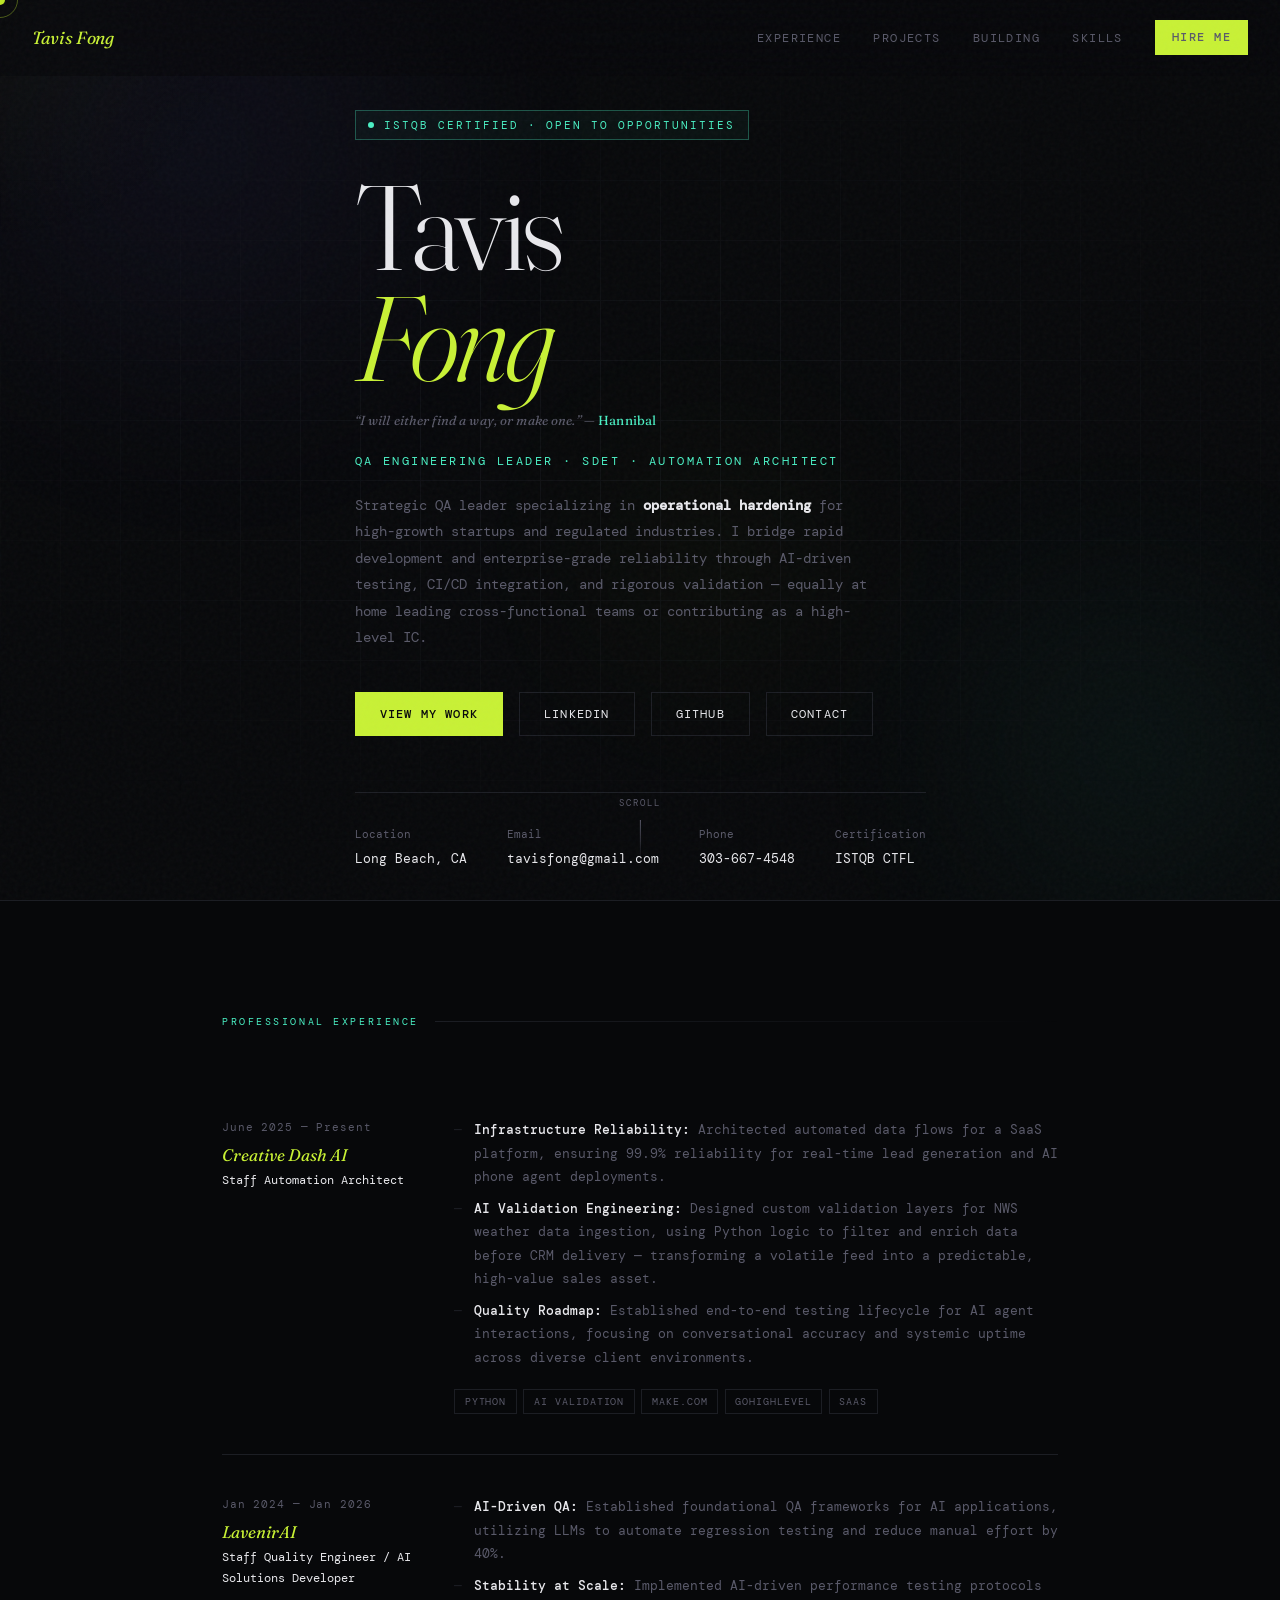
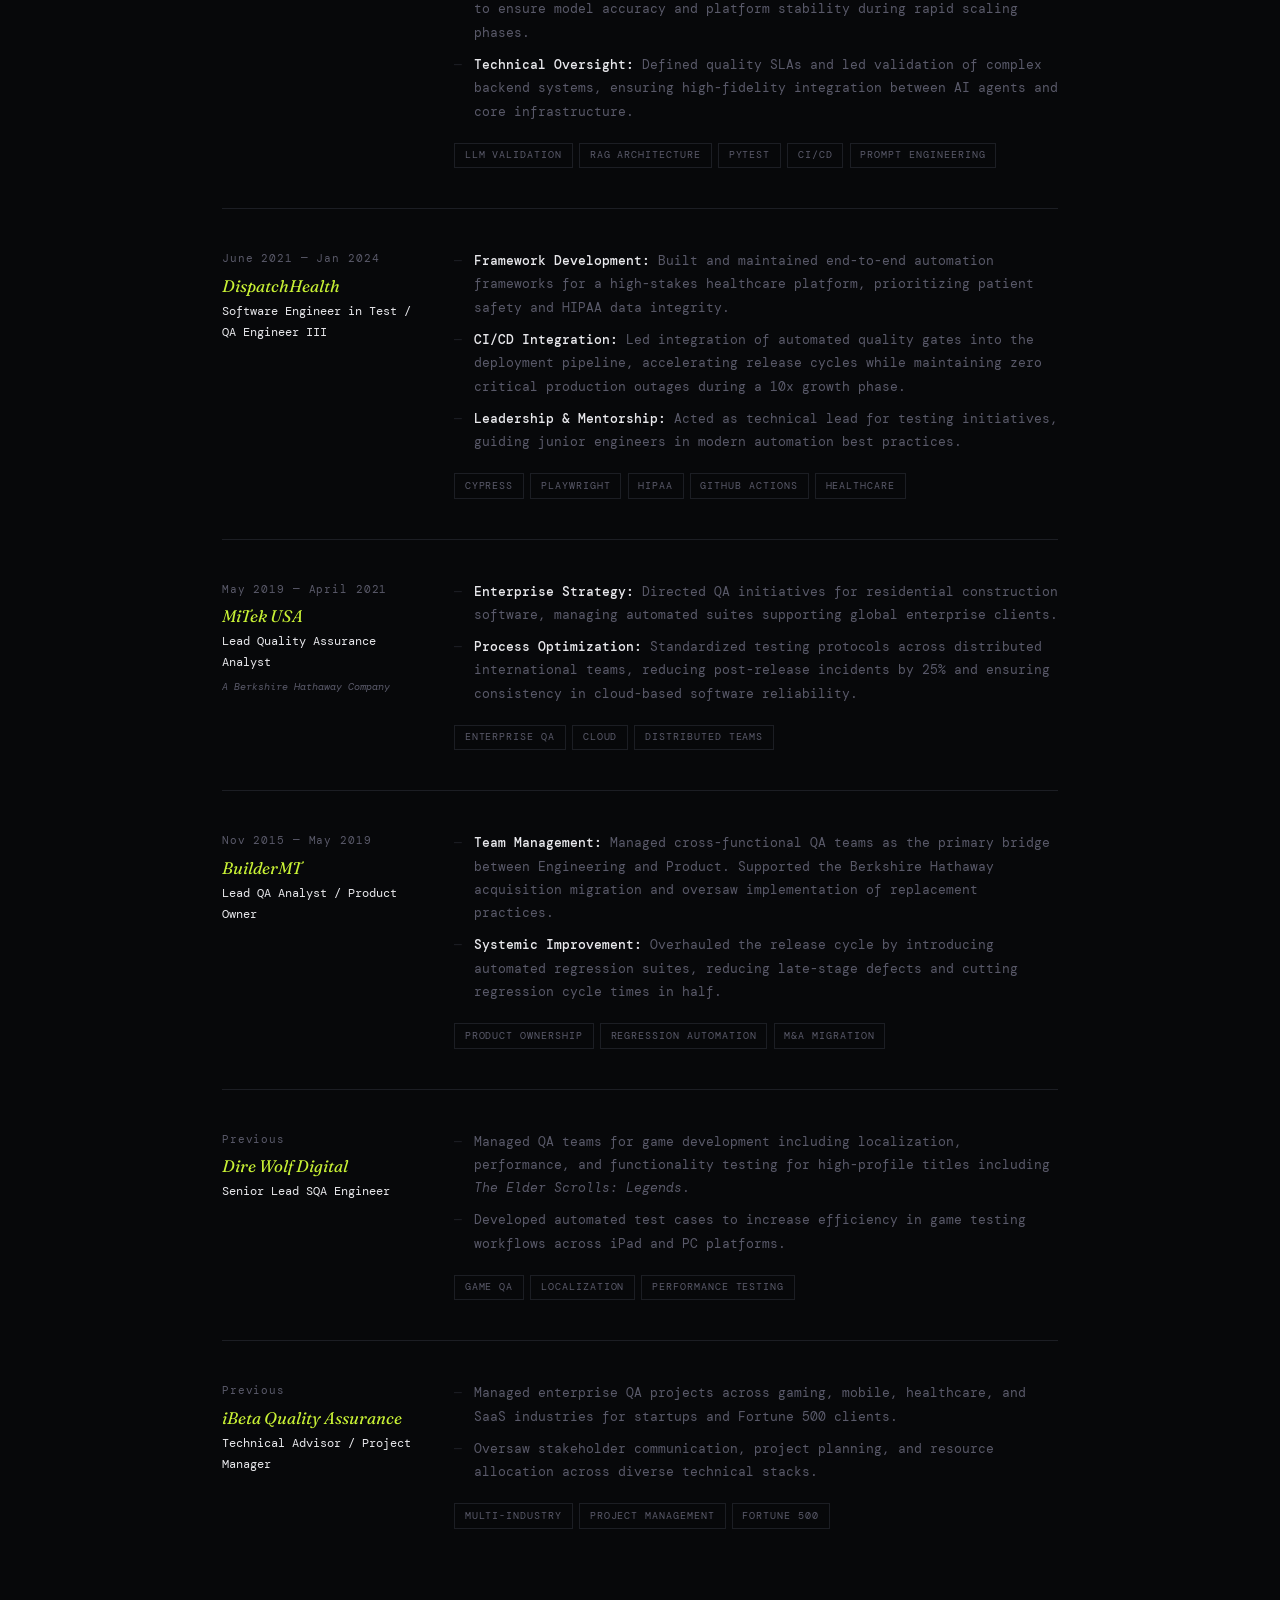
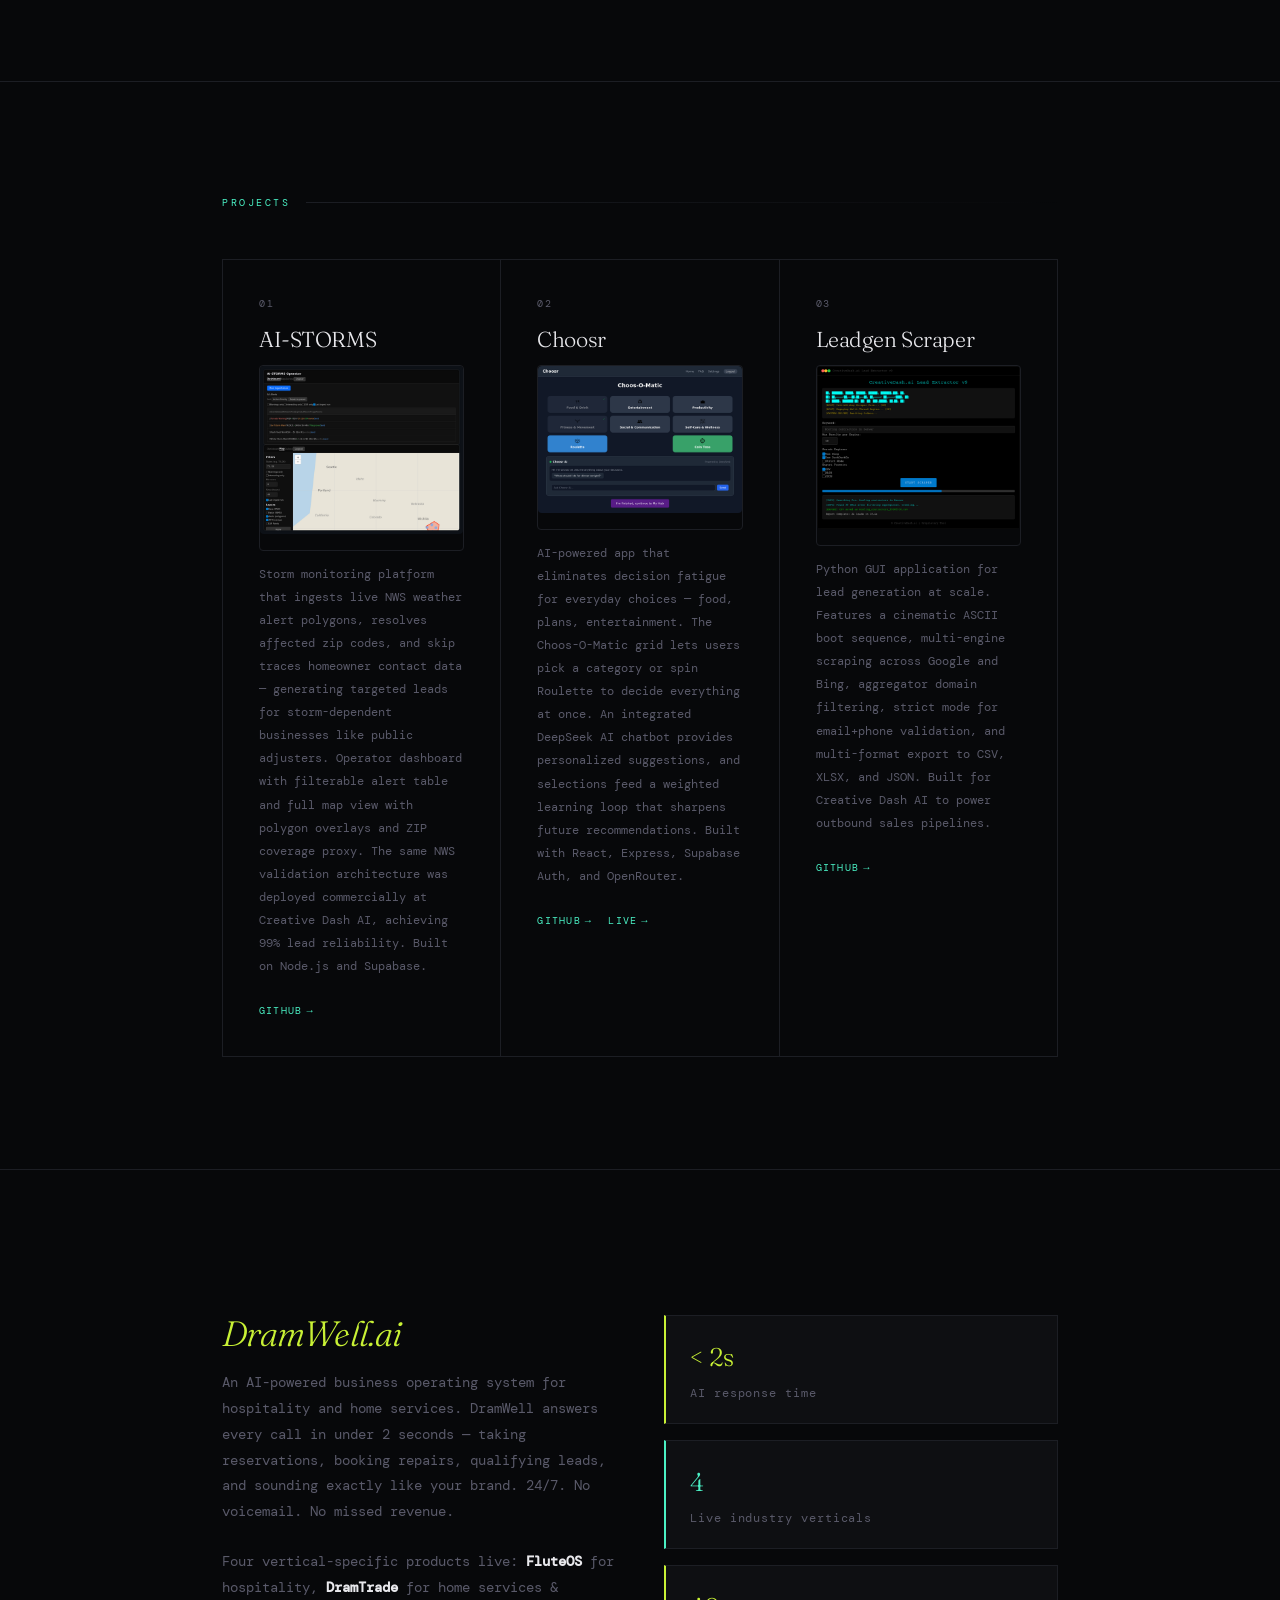
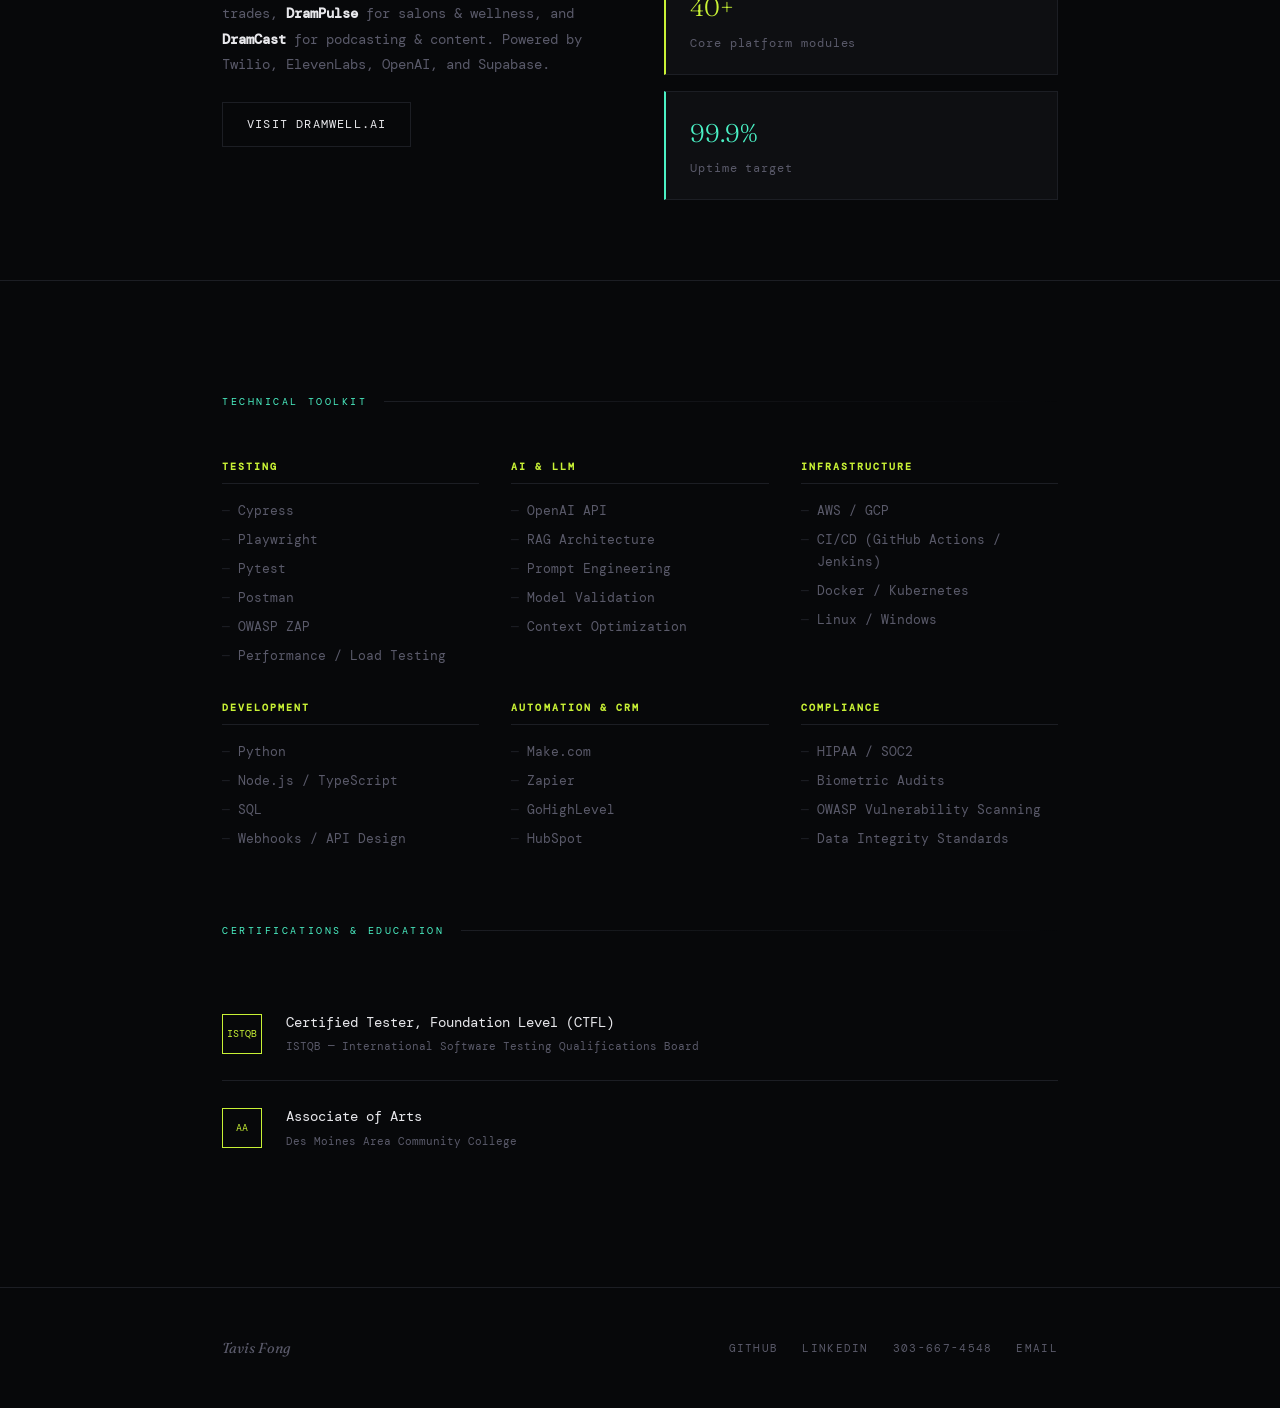
==== index.html @ 6fc3f4e6 "dramwell" ====
<!DOCTYPE html>
<html lang="en">
<head>
  <meta charset="UTF-8" />
  <meta name="viewport" content="width=device-width, initial-scale=1.0"/>
  <title>Tavis Fong - QA Engineering Leader</title>
  <link href="https://fonts.googleapis.com/css2?family=DM+Mono:ital,wght@0,300;0,400;0,500;1,300&family=Fraunces:ital,opsz,wght@0,9..144,300;0,9..144,600;1,9..144,300&display=swap" rel="stylesheet"/>
  <style>
    *, *::before, *::after { box-sizing: border-box; margin: 0; padding: 0; }

    :root {
      --bg: #07080a;
      --surface: #0e0f12;
      --border: #1c1e24;
      --accent: #c8f135;
      --accent2: #4af0c4;
      --accent3: #7b6cff;
      --text: #e8e8ec;
      --muted: #5a5a6a;
      --mono: 'DM Mono', monospace;
      --serif: 'Fraunces', Georgia, serif;
    }

    html { scroll-behavior: smooth; }

    body {
      background: var(--bg);
      color: var(--text);
      font-family: var(--mono);
      font-size: 14px;
      line-height: 1.7;
      overflow-x: hidden;
    }

    /* =====================
       MESH BACKGROUND
    ===================== */
    .mesh-bg {
      position: fixed;
      inset: 0;
      z-index: 0;
      pointer-events: none;
      overflow: hidden;
    }
    .orb {
      position: absolute;
      border-radius: 50%;
      filter: blur(100px);
    }
    .orb-1 {
      width: 700px; height: 700px;
      background: radial-gradient(circle, var(--accent3), transparent 70%);
      top: -200px; left: -150px;
      opacity: 0.07;
      animation: float1 20s ease-in-out infinite alternate;
    }
    .orb-2 {
      width: 500px; height: 500px;
      background: radial-gradient(circle, var(--accent2), transparent 70%);
      bottom: -100px; right: -100px;
      opacity: 0.07;
      animation: float2 25s ease-in-out infinite alternate;
    }
    .orb-3 {
      width: 400px; height: 400px;
      background: radial-gradient(circle, var(--accent), transparent 70%);
      top: 40%; left: 40%;
      opacity: 0.04;
      animation: float3 30s ease-in-out infinite alternate;
    }
    @keyframes float1 {
      from { transform: translate(0,0) scale(1); }
      to { transform: translate(180px,280px) scale(1.25); }
    }
    @keyframes float2 {
      from { transform: translate(0,0) scale(1.1); }
      to { transform: translate(-220px,-180px) scale(0.85); }
    }
    @keyframes float3 {
      from { transform: translate(0,0) scale(1); }
      to { transform: translate(120px,-160px) scale(1.15); }
    }

    /* Grain */
    .grain {
      position: fixed;
      inset: 0;
      z-index: 9998;
      pointer-events: none;
      background-image: url("data:image/svg+xml,%3Csvg viewBox='0 0 256 256' xmlns='http://www.w3.org/2000/svg'%3E%3Cfilter id='n'%3E%3CfeTurbulence type='fractalNoise' baseFrequency='0.9' numOctaves='4' stitchTiles='stitch'/%3E%3C/filter%3E%3Crect width='100%25' height='100%25' filter='url(%23n)' opacity='0.035'/%3E%3C/svg%3E");
    }

    /* =====================
       CURSOR - isolated
    ===================== */
    .cur {
      position: fixed;
      border-radius: 50%;
      pointer-events: none;
      z-index: 99999;
      transform: translate(-50%,-50%);
      display: none;
    }
    .cur-dot {
      width: 10px; height: 10px;
      background: var(--accent);
      mix-blend-mode: difference;
      transition: width 0.2s, height 0.2s;
    }
    .cur-ring {
      width: 36px; height: 36px;
      border: 1px solid rgba(200,241,53,0.35);
      z-index: 99997;
    }
    .cur-glow {
      width: 500px; height: 500px;
      background: radial-gradient(circle, rgba(200,241,53,0.03) 0%, transparent 70%);
      z-index: 1;
    }

    /* =====================
       LAYOUT
    ===================== */
    .container {
      max-width: 900px;
      margin: 0 auto;
      padding: 0 2rem;
      position: relative;
      z-index: 2;
    }

    /* =====================
       NAV
    ===================== */
    nav {
      position: fixed;
      top: 0; left: 0; right: 0;
      z-index: 1000;
      padding: 1.25rem 2rem;
      display: flex;
      justify-content: space-between;
      align-items: center;
      background: rgba(7,8,10,0.6);
      backdrop-filter: blur(20px);
      border-bottom: 1px solid transparent;
      transition: background 0.4s, border-color 0.4s;
    }
    nav.scrolled { background: rgba(7,8,10,0.95); border-bottom-color: var(--border); }
    .nav-logo {
      font-family: var(--serif);
      font-size: 1.1rem;
      font-style: italic;
      color: var(--accent);
      letter-spacing: -0.02em;
    }
    .nav-links { display: flex; gap: 2rem; list-style: none; align-items: center; }
    .nav-links a {
      color: var(--muted);
      text-decoration: none;
      font-size: 0.75rem;
      letter-spacing: 0.12em;
      text-transform: uppercase;
      transition: color 0.2s;
      position: relative;
    }
    .nav-links a::after {
      content: '';
      position: absolute;
      bottom: -3px; left: 0;
      width: 100%; height: 1px;
      background: var(--accent);
      transform: scaleX(0);
      transform-origin: left;
      transition: transform 0.3s;
    }
    .nav-links a:hover { color: var(--text); }
    .nav-links a:hover::after { transform: scaleX(1); }
    .nav-links a.active { color: var(--text); }
    .nav-links a.active::after { transform: scaleX(1); }

    .btn {
      display: inline-block;
      padding: 0.7rem 1.5rem;
      font-family: var(--mono);
      font-size: 0.75rem;
      letter-spacing: 0.1em;
      text-transform: uppercase;
      text-decoration: none;
      border: 1px solid var(--border);
      color: var(--text);
      transition: border-color 0.25s, color 0.25s, background 0.25s;
      background: transparent;
    }
    .btn:hover { border-color: var(--accent); color: var(--accent); background: rgba(200,241,53,0.04); }
    .btn-primary { background: var(--accent); color: var(--bg); border-color: var(--accent); font-weight: 500; }
    .btn-primary:hover { background: transparent; color: var(--accent); }

    /* =====================
       HERO
    ===================== */
    .hero {
      min-height: 100vh;
      display: flex;
      align-items: center;
      padding-top: 5rem;
      position: relative;
      overflow: hidden;
    }
    .hero-grid {
      position: absolute;
      inset: 0;
      background-image:
        linear-gradient(var(--border) 1px, transparent 1px),
        linear-gradient(90deg, var(--border) 1px, transparent 1px);
      background-size: 60px 60px;
      opacity: 0.4;
      mask-image: radial-gradient(ellipse 80% 60% at 50% 50%, black 20%, transparent 80%);
    }
    .hero-content { position: relative; z-index: 2; }

    .hero-tag {
      display: inline-flex;
      align-items: center;
      gap: 0.6rem;
      font-size: 0.7rem;
      letter-spacing: 0.18em;
      text-transform: uppercase;
      color: var(--accent2);
      border: 1px solid rgba(74,240,196,0.3);
      padding: 0.3rem 0.8rem;
      margin-bottom: 2rem;
      background: rgba(74,240,196,0.04);
    }
    .live-dot {
      width: 6px; height: 6px;
      border-radius: 50%;
      background: var(--accent2);
      flex-shrink: 0;
      animation: livePulse 2s infinite;
    }
    @keyframes livePulse {
      0%, 100% { opacity: 1; box-shadow: 0 0 0 0 rgba(74,240,196,0.4); }
      50% { opacity: 0.5; box-shadow: 0 0 0 5px rgba(74,240,196,0); }
    }

    .hero h1 {
      font-family: var(--serif);
      font-size: clamp(3.5rem, 10vw, 7.5rem);
      font-weight: 300;
      line-height: 0.92;
      letter-spacing: -0.03em;
      margin-bottom: 1rem;
    }
    .hero h1 em { font-style: italic; color: var(--accent); }

    .hero-quote {
      font-family: var(--serif);
      font-style: italic;
      font-size: 0.82rem;
      color: var(--muted);
      margin-bottom: 1.25rem;
      letter-spacing: 0.01em;
    }
    .hero-quote em { color: var(--accent2); font-style: normal; }

    .hero-role {
      font-size: 0.78rem;
      letter-spacing: 0.2em;
      text-transform: uppercase;
      color: var(--accent2);
      margin-bottom: 1.25rem;
    }
    .hero-sub {
      font-size: 0.85rem;
      color: var(--muted);
      max-width: 520px;
      margin-bottom: 2.5rem;
      line-height: 1.95;
    }
    .hero-sub strong { color: var(--text); }
    .hero-actions { display: flex; gap: 1rem; flex-wrap: wrap; }
    .hero-meta {
      display: flex;
      gap: 2.5rem;
      flex-wrap: wrap;
      margin-top: 3.5rem;
      padding-top: 2rem;
      border-top: 1px solid var(--border);
    }
    .hero-meta-item { font-size: 0.7rem; color: var(--muted); }
    .hero-meta-item span { display: block; color: var(--text); font-size: 0.8rem; margin-top: 0.25rem; }

    .scroll-hint {
      position: absolute;
      bottom: 2.5rem; left: 50%;
      transform: translateX(-50%);
      display: flex;
      flex-direction: column;
      align-items: center;
      gap: 0.5rem;
      z-index: 2;
    }
    .scroll-hint span { font-size: 0.58rem; letter-spacing: 0.22em; text-transform: uppercase; color: var(--muted); }
    .scroll-line {
      width: 1px; height: 40px;
      background: linear-gradient(to bottom, var(--muted), transparent);
      animation: scrollAnim 2s ease-in-out infinite;
    }
    @keyframes scrollAnim {
      0% { transform: scaleY(0); transform-origin: top; }
      49% { transform: scaleY(1); transform-origin: top; }
      50% { transform: scaleY(1); transform-origin: bottom; }
      100% { transform: scaleY(0); transform-origin: bottom; }
    }

    /* =====================
       SECTIONS
    ===================== */
    section { padding: 7rem 0; border-top: 1px solid var(--border); position: relative; z-index: 2; }

    .section-label {
      font-size: 0.64rem;
      letter-spacing: 0.25em;
      text-transform: uppercase;
      color: var(--accent2);
      margin-bottom: 3rem;
      display: flex;
      align-items: center;
      gap: 1rem;
    }
    .section-label::after { content: ''; flex: 1; height: 1px; background: linear-gradient(to right, var(--border), transparent); }

    /* Scroll reveal - additive only, content visible without it */
    .will-reveal {
      transition: opacity 0.75s cubic-bezier(0.16,1,0.3,1), transform 0.75s cubic-bezier(0.16,1,0.3,1);
    }
    .will-reveal.from-bottom { transform: translateY(28px); opacity: 0; }
    .will-reveal.from-left { transform: translateX(-22px); opacity: 0; }
    .will-reveal.from-right { transform: translateX(22px); opacity: 0; }
    .will-reveal.revealed { transform: none !important; opacity: 1 !important; }

    .d1 { transition-delay: 0.04s; }
    .d2 { transition-delay: 0.1s; }
    .d3 { transition-delay: 0.17s; }
    .d4 { transition-delay: 0.24s; }

    /* =====================
       EXPERIENCE
    ===================== */
    .exp-item {
      display: grid;
      grid-template-columns: 200px 1fr;
      gap: 2rem;
      padding: 2.5rem 0;
      border-bottom: 1px solid var(--border);
      position: relative;
    }
    .exp-item:last-child { border-bottom: none; }
    .exp-item::before {
      content: '';
      position: absolute;
      left: -2rem; top: 0; bottom: 0;
      width: 2px;
      background: linear-gradient(to bottom, transparent, var(--accent) 50%, transparent);
      opacity: 0;
      transition: opacity 0.35s;
    }
    .exp-item:hover::before { opacity: 1; }

    .exp-date { font-size: 0.68rem; color: var(--muted); letter-spacing: 0.08em; margin-bottom: 0.5rem; }
    .exp-company { font-family: var(--serif); font-size: 1.05rem; font-style: italic; color: var(--accent); line-height: 1.2; }
    .exp-title { font-size: 0.78rem; color: var(--text); margin-top: 0.3rem; }
    .exp-note { font-size: 0.65rem; color: var(--muted); margin-top: 0.3rem; font-style: italic; }

    .exp-bullets { list-style: none; display: flex; flex-direction: column; gap: 0.55rem; }
    .exp-bullets li {
      font-size: 0.81rem; color: var(--muted);
      line-height: 1.8; padding-left: 1.25rem;
      position: relative; transition: color 0.2s;
    }
    .exp-bullets li:hover { color: var(--text); }
    .exp-bullets li::before { content: '\2014'; position: absolute; left: 0; color: var(--border); }
    .exp-bullets li strong { color: var(--text); font-weight: 500; }

    .exp-tags { display: flex; flex-wrap: wrap; gap: 0.4rem; margin-top: 1.25rem; }
    .tag {
      font-size: 0.6rem; letter-spacing: 0.1em; text-transform: uppercase;
      padding: 0.22rem 0.6rem; border: 1px solid var(--border); color: var(--muted);
      transition: border-color 0.2s, color 0.2s;
    }
    .tag:hover { border-color: var(--accent2); color: var(--accent2); }

    /* =====================
       PROJECTS
    ===================== */
    .projects-grid {
      display: grid;
      grid-template-columns: repeat(auto-fill, minmax(270px, 1fr));
      gap: 1px;
      background: var(--border);
      border: 1px solid var(--border);
    }
    .project-card {
      background: var(--bg);
      padding: 2.25rem;
      position: relative;
      overflow: hidden;
      transition: background 0.3s;
    }
    .project-card::before {
      content: '';
      position: absolute;
      top: 0; left: 0; right: 0; height: 2px;
      background: linear-gradient(90deg, var(--accent), var(--accent2));
      transform: scaleX(0);
      transform-origin: left;
      transition: transform 0.45s cubic-bezier(0.16,1,0.3,1);
    }
    .project-card:hover { background: var(--surface); }
    .project-card:hover::before { transform: scaleX(1); }

    .project-screenshot { margin: 0.75rem 0; border-radius: 4px; overflow: hidden; border: 1px solid var(--border); }
    .project-screenshot img { display: block; width: 100%; transition: transform 0.4s cubic-bezier(0.16,1,0.3,1); }
    .project-card:hover .project-screenshot img { transform: scale(1.02); }
    .project-num { font-size: 0.6rem; color: var(--muted); letter-spacing: 0.18em; margin-bottom: 1rem; }
    .project-name {
      font-family: var(--serif); font-size: 1.35rem; font-weight: 300;
      line-height: 1.15; margin-bottom: 0.75rem; letter-spacing: -0.02em;
      transition: color 0.25s;
    }
    .project-card:hover .project-name { color: var(--accent); }
    .project-desc { font-size: 0.78rem; color: var(--muted); line-height: 1.85; margin-bottom: 1.5rem; }
    .project-links { display: flex; gap: 1rem; }
    .project-link {
      font-size: 0.65rem; letter-spacing: 0.12em; text-transform: uppercase;
      color: var(--accent2); text-decoration: none; transition: color 0.2s;
      display: inline-flex; align-items: center; gap: 0.25rem;
    }
    .project-link::after { content: '\2192'; display: inline-block; transition: transform 0.2s; }
    .project-link:hover { color: var(--accent); }
    .project-link:hover::after { transform: translateX(3px); }

    /* =====================
       SKILLS
    ===================== */
    .skills-grid { display: grid; grid-template-columns: repeat(auto-fill, minmax(190px, 1fr)); gap: 2rem; }
    .skill-group h3 {
      font-size: 0.64rem; letter-spacing: 0.2em; text-transform: uppercase;
      color: var(--accent); margin-bottom: 1rem; padding-bottom: 0.5rem;
      border-bottom: 1px solid var(--border);
    }
    .skill-list { list-style: none; display: flex; flex-direction: column; gap: 0.45rem; }
    .skill-list li {
      font-size: 0.8rem; color: var(--muted); padding-left: 1rem;
      position: relative; transition: color 0.2s, transform 0.25s cubic-bezier(0.16,1,0.3,1);
      cursor: default;
    }
    .skill-list li::before { content: '\2014'; position: absolute; left: 0; color: var(--border); transition: color 0.2s; }
    .skill-list li:hover { color: var(--text); transform: translateX(5px); }
    .skill-list li:hover::before { color: var(--accent); }

    /* =====================
       CERTS
    ===================== */
    .cert-row {
      display: flex; align-items: center; gap: 1.5rem;
      padding: 1.5rem 0; border-bottom: 1px solid var(--border);
      transition: padding-left 0.3s cubic-bezier(0.16,1,0.3,1);
    }
    .cert-row:last-child { border-bottom: none; }
    .cert-row:hover { padding-left: 0.75rem; }
    .cert-badge {
      width: 40px; height: 40px; border: 1px solid var(--accent);
      display: flex; align-items: center; justify-content: center;
      font-size: 0.6rem; color: var(--accent); flex-shrink: 0;
      transition: background 0.2s;
    }
    .cert-row:hover .cert-badge { background: rgba(200,241,53,0.08); }
    .cert-name { font-size: 0.85rem; color: var(--text); }
    .cert-org { font-size: 0.7rem; color: var(--muted); margin-top: 0.2rem; }

    /* =====================
       FOOTER
    ===================== */
    footer { border-top: 1px solid var(--border); padding: 3rem 0; position: relative; z-index: 2; }
    .footer-inner { display: flex; justify-content: space-between; align-items: center; flex-wrap: wrap; gap: 1rem; }
    .footer-name { font-family: var(--serif); font-style: italic; color: var(--muted); font-size: 0.9rem; }
    .footer-links { display: flex; gap: 1.5rem; }
    .footer-links a {
      font-size: 0.68rem; letter-spacing: 0.12em; text-transform: uppercase;
      color: var(--muted); text-decoration: none; transition: color 0.2s;
    }
    .footer-links a:hover { color: var(--accent); }

    @media (max-width: 640px) {
      .exp-item { grid-template-columns: 1fr; gap: 0.75rem; }
      nav { padding: 1rem 1.25rem; }
      .nav-links { gap: 1rem; }
      .container { padding: 0 1.25rem; }
    }
  </style>
</head>
<body>

  <!-- Background -->
  <div class="mesh-bg">
    <div class="orb orb-1"></div>
    <div class="orb orb-2"></div>
    <div class="orb orb-3"></div>
  </div>
  <div class="grain"></div>

  <!-- Cursor elements -->
  <div id="cur-dot" class="cur cur-dot"></div>
  <div id="cur-ring" class="cur cur-ring"></div>
  <div id="cur-glow" class="cur cur-glow"></div>

  <!-- Nav -->
  <nav id="nav">
    <div class="nav-logo">Tavis Fong</div>
    <ul class="nav-links">
      <li><a href="#experience">Experience</a></li>
      <li><a href="#projects">Projects</a></li>
      <li><a href="#building">Building</a></li>
      <li><a href="#skills">Skills</a></li>
      <li><a href="mailto:tavisfong@gmail.com" class="btn btn-primary" style="padding:0.4rem 1rem;">Hire me</a></li>
    </ul>
  </nav>

  <!-- Hero -->
  <div class="hero">
    <div class="hero-grid"></div>
    <div class="container hero-content">
      <div class="hero-tag"><span class="live-dot"></span>ISTQB Certified &middot; Open to Opportunities</div>
      <h1>Tavis<br><em>Fong</em></h1>
      <div class="hero-quote">&ldquo;I will either find a way, or make one.&rdquo; &mdash; <em>Hannibal</em></div>
      <div class="hero-role">QA Engineering Leader &middot; SDET &middot; Automation Architect</div>
      <p class="hero-sub">Strategic QA leader specializing in <strong>operational hardening</strong> for high-growth startups and regulated industries. I bridge rapid development and enterprise-grade reliability through AI-driven testing, CI/CD integration, and rigorous validation &mdash; equally at home leading cross-functional teams or contributing as a high-level IC.</p>
      <div class="hero-actions">
        <a href="#experience" class="btn btn-primary">View my work</a>
        <a href="https://linkedin.com/in/tavisfong" target="_blank" class="btn">LinkedIn</a>
        <a href="https://github.com/Cannamander" target="_blank" class="btn">GitHub</a>
        <a href="mailto:tavisfong@gmail.com" class="btn">Contact</a>
      </div>
      <div class="hero-meta">
        <div class="hero-meta-item">Location<span>Long Beach, CA</span></div>
        <div class="hero-meta-item">Email<span>tavisfong@gmail.com</span></div>
        <div class="hero-meta-item">Phone<span>303-667-4548</span></div>
        <div class="hero-meta-item">Certification<span>ISTQB CTFL</span></div>
      </div>
    </div>
    <div class="scroll-hint">
      <span>Scroll</span>
      <div class="scroll-line"></div>
    </div>
  </div>


  <section id="experience">
    <div class="container">
      <div class="section-label">Professional Experience</div>

      <div class="exp-item">
        <div class="exp-meta">
          <div class="exp-date">June 2025 &mdash; Present</div>
          <div class="exp-company">Creative Dash AI</div>
          <div class="exp-title">Staff Automation Architect</div>
        </div>
        <div>
          <ul class="exp-bullets">
            <li><strong>Infrastructure Reliability:</strong> Architected automated data flows for a SaaS platform, ensuring 99.9% reliability for real-time lead generation and AI phone agent deployments.</li>
            <li><strong>AI Validation Engineering:</strong> Designed custom validation layers for NWS weather data ingestion, using Python logic to filter and enrich data before CRM delivery &mdash; transforming a volatile feed into a predictable, high-value sales asset.</li>
            <li><strong>Quality Roadmap:</strong> Established end-to-end testing lifecycle for AI agent interactions, focusing on conversational accuracy and systemic uptime across diverse client environments.</li>
          </ul>
          <div class="exp-tags">
            <span class="tag">Python</span><span class="tag">AI Validation</span><span class="tag">Make.com</span><span class="tag">GoHighLevel</span><span class="tag">SaaS</span>
          </div>
        </div>
      </div>

      <div class="exp-item">
        <div class="exp-meta">
          <div class="exp-date">Jan 2024 &mdash; Jan 2026</div>
          <div class="exp-company">LavenirAI</div>
          <div class="exp-title">Staff Quality Engineer / AI Solutions Developer</div>
        </div>
        <div>
          <ul class="exp-bullets">
            <li><strong>AI-Driven QA:</strong> Established foundational QA frameworks for AI applications, utilizing LLMs to automate regression testing and reduce manual effort by 40%.</li>
            <li><strong>Stability at Scale:</strong> Implemented AI-driven performance testing protocols to ensure model accuracy and platform stability during rapid scaling phases.</li>
            <li><strong>Technical Oversight:</strong> Defined quality SLAs and led validation of complex backend systems, ensuring high-fidelity integration between AI agents and core infrastructure.</li>
          </ul>
          <div class="exp-tags">
            <span class="tag">LLM Validation</span><span class="tag">RAG Architecture</span><span class="tag">Pytest</span><span class="tag">CI/CD</span><span class="tag">Prompt Engineering</span>
          </div>
        </div>
      </div>

      <div class="exp-item">
        <div class="exp-meta">
          <div class="exp-date">June 2021 &mdash; Jan 2024</div>
          <div class="exp-company">DispatchHealth</div>
          <div class="exp-title">Software Engineer in Test / QA Engineer III</div>
        </div>
        <div>
          <ul class="exp-bullets">
            <li><strong>Framework Development:</strong> Built and maintained end-to-end automation frameworks for a high-stakes healthcare platform, prioritizing patient safety and HIPAA data integrity.</li>
            <li><strong>CI/CD Integration:</strong> Led integration of automated quality gates into the deployment pipeline, accelerating release cycles while maintaining zero critical production outages during a 10x growth phase.</li>
            <li><strong>Leadership &amp; Mentorship:</strong> Acted as technical lead for testing initiatives, guiding junior engineers in modern automation best practices.</li>
          </ul>
          <div class="exp-tags">
            <span class="tag">Cypress</span><span class="tag">Playwright</span><span class="tag">HIPAA</span><span class="tag">GitHub Actions</span><span class="tag">Healthcare</span>
          </div>
        </div>
      </div>

      <div class="exp-item">
        <div class="exp-meta">
          <div class="exp-date">May 2019 &mdash; April 2021</div>
          <div class="exp-company">MiTek USA</div>
          <div class="exp-title">Lead Quality Assurance Analyst</div>
          <div class="exp-note">A Berkshire Hathaway Company</div>
        </div>
        <div>
          <ul class="exp-bullets">
            <li><strong>Enterprise Strategy:</strong> Directed QA initiatives for residential construction software, managing automated suites supporting global enterprise clients.</li>
            <li><strong>Process Optimization:</strong> Standardized testing protocols across distributed international teams, reducing post-release incidents by 25% and ensuring consistency in cloud-based software reliability.</li>
          </ul>
          <div class="exp-tags">
            <span class="tag">Enterprise QA</span><span class="tag">Cloud</span><span class="tag">Distributed Teams</span>
          </div>
        </div>
      </div>

      <div class="exp-item">
        <div class="exp-meta">
          <div class="exp-date">Nov 2015 &mdash; May 2019</div>
          <div class="exp-company">BuilderMT</div>
          <div class="exp-title">Lead QA Analyst / Product Owner</div>
        </div>
        <div>
          <ul class="exp-bullets">
            <li><strong>Team Management:</strong> Managed cross-functional QA teams as the primary bridge between Engineering and Product. Supported the Berkshire Hathaway acquisition migration and oversaw implementation of replacement practices.</li>
            <li><strong>Systemic Improvement:</strong> Overhauled the release cycle by introducing automated regression suites, reducing late-stage defects and cutting regression cycle times in half.</li>
          </ul>
          <div class="exp-tags">
            <span class="tag">Product Ownership</span><span class="tag">Regression Automation</span><span class="tag">M&amp;A Migration</span>
          </div>
        </div>
      </div>

      <div class="exp-item">
        <div class="exp-meta">
          <div class="exp-date">Previous</div>
          <div class="exp-company">Dire Wolf Digital</div>
          <div class="exp-title">Senior Lead SQA Engineer</div>
        </div>
        <div>
          <ul class="exp-bullets">
            <li>Managed QA teams for game development including localization, performance, and functionality testing for high-profile titles including <em>The Elder Scrolls: Legends</em>.</li>
            <li>Developed automated test cases to increase efficiency in game testing workflows across iPad and PC platforms.</li>
          </ul>
          <div class="exp-tags">
            <span class="tag">Game QA</span><span class="tag">Localization</span><span class="tag">Performance Testing</span>
          </div>
        </div>
      </div>

      <div class="exp-item">
        <div class="exp-meta">
          <div class="exp-date">Previous</div>
          <div class="exp-company">iBeta Quality Assurance</div>
          <div class="exp-title">Technical Advisor / Project Manager</div>
        </div>
        <div>
          <ul class="exp-bullets">
            <li>Managed enterprise QA projects across gaming, mobile, healthcare, and SaaS industries for startups and Fortune 500 clients.</li>
            <li>Oversaw stakeholder communication, project planning, and resource allocation across diverse technical stacks.</li>
          </ul>
          <div class="exp-tags">
            <span class="tag">Multi-Industry</span><span class="tag">Project Management</span><span class="tag">Fortune 500</span>
          </div>
        </div>
      </div>

    </div>
  </section>

  <!-- Projects -->
  <section id="projects">
    <div class="container">
      <div class="section-label">Projects</div>
      <div class="projects-grid">

        <div class="project-card">
          <div class="project-num">01</div>
          <div class="project-name">AI-STORMS</div>
          <div class="project-screenshot">
            <img src="[data-uri]" alt="STROMAI dashboard and map view" style="width:100%;border-radius:4px;margin-bottom:1rem;display:block;"/>
          </div>
          <p class="project-desc">Storm monitoring platform that ingests live NWS weather alert polygons, resolves affected zip codes, and skip traces homeowner contact data &mdash; generating targeted leads for storm-dependent businesses like public adjusters. Operator dashboard with filterable alert table and full map view with polygon overlays and ZIP coverage proxy. The same NWS validation architecture was deployed commercially at Creative Dash AI, achieving 99% lead reliability. Built on Node.js and Supabase.</p>
          <div class="project-links">
            <a href="https://github.com/Cannamander/STROMAI" target="_blank" class="project-link">GitHub</a>
          </div>
        </div>

        <div class="project-card">
          <div class="project-num">02</div>
          <div class="project-name">Choosr</div>
          <div class="project-screenshot">
            <img src="[data-uri]" alt="Choosr Choos-O-Matic category selection screen" style="width:100%;border-radius:4px;margin-bottom:1rem;display:block;"/>
          </div>
          <p class="project-desc">AI-powered app that eliminates decision fatigue for everyday choices &mdash; food, plans, entertainment. The Choos-O-Matic grid lets users pick a category or spin Roulette to decide everything at once. An integrated DeepSeek AI chatbot provides personalized suggestions, and selections feed a weighted learning loop that sharpens future recommendations. Built with React, Express, Supabase Auth, and OpenRouter.</p>
          <div class="project-links">
            <a href="https://github.com/Cannamander/Choosr" target="_blank" class="project-link">GitHub</a>
            <a href="https://choosr.vercel.app" target="_blank" class="project-link">Live</a>
          </div>
        </div>

        <div class="project-card">
          <div class="project-num">03</div>
          <div class="project-name">Leadgen Scraper</div>
          <div class="project-screenshot">
            <img src="[data-uri]" alt="Leadgen Scraper terminal GUI" style="width:100%;border-radius:4px;margin-bottom:1rem;display:block;"/>
          </div>
          <p class="project-desc">Python GUI application for lead generation at scale. Features a cinematic ASCII boot sequence, multi-engine scraping across Google and Bing, aggregator domain filtering, strict mode for email+phone validation, and multi-format export to CSV, XLSX, and JSON. Built for Creative Dash AI to power outbound sales pipelines.</p>
          <div class="project-links">
            <a href="https://github.com/Cannamander/leadgen-scraper" target="_blank" class="project-link">GitHub</a>
          </div>
        </div>



      </div>
    </div>
  </section>

  <!-- Skills -->
  <!-- Things I Am Currently Working On -->
  <section id="building" style="padding: 5rem 0;">
    <div class="container">
      <div class="section-label">Things I Am Currently Working On</div>
      <div style="display:grid;grid-template-columns:1fr 1fr;gap:3rem;align-items:start;" class="reveal">
        <div>
          <h2 style="font-family:var(--serif);font-size:2.2rem;font-weight:300;font-style:italic;color:var(--accent);letter-spacing:-0.02em;line-height:1.1;margin-bottom:1rem;">DramWell.ai</h2>
          <p style="font-size:0.85rem;color:var(--muted);line-height:1.9;margin-bottom:1.5rem;">An AI-powered business operating system for hospitality and home services. DramWell answers every call in under 2 seconds &mdash; taking reservations, booking repairs, qualifying leads, and sounding exactly like your brand. 24/7. No voicemail. No missed revenue.</p>
          <p style="font-size:0.85rem;color:var(--muted);line-height:1.9;margin-bottom:1.5rem;">Four vertical-specific products live: <strong style="color:var(--text);">FluteOS</strong> for hospitality, <strong style="color:var(--text);">DramTrade</strong> for home services &amp; trades, <strong style="color:var(--text);">DramPulse</strong> for salons &amp; wellness, and <strong style="color:var(--text);">DramCast</strong> for podcasting &amp; content. Powered by Twilio, ElevenLabs, OpenAI, and Supabase.</p>
          <a href="https://dramwell.ai" target="_blank" class="btn" style="display:inline-block;">Visit DramWell.ai</a>
        </div>
        <div style="display:flex;flex-direction:column;gap:1rem;">
          <div style="background:var(--surface);border:1px solid var(--border);padding:1.25rem 1.5rem;border-left:2px solid var(--accent);">
            <div style="font-size:1.6rem;font-weight:300;font-family:var(--serif);color:var(--accent);margin-bottom:0.25rem;">&lt; 2s</div>
            <div style="font-size:0.72rem;color:var(--muted);letter-spacing:0.08em;">AI response time</div>
          </div>
          <div style="background:var(--surface);border:1px solid var(--border);padding:1.25rem 1.5rem;border-left:2px solid var(--accent2);">
            <div style="font-size:1.6rem;font-weight:300;font-family:var(--serif);color:var(--accent2);margin-bottom:0.25rem;">4</div>
            <div style="font-size:0.72rem;color:var(--muted);letter-spacing:0.08em;">Live industry verticals</div>
          </div>
          <div style="background:var(--surface);border:1px solid var(--border);padding:1.25rem 1.5rem;border-left:2px solid var(--accent);">
            <div style="font-size:1.6rem;font-weight:300;font-family:var(--serif);color:var(--accent);margin-bottom:0.25rem;">40+</div>
            <div style="font-size:0.72rem;color:var(--muted);letter-spacing:0.08em;">Core platform modules</div>
          </div>
          <div style="background:var(--surface);border:1px solid var(--border);padding:1.25rem 1.5rem;border-left:2px solid var(--accent2);">
            <div style="font-size:1.6rem;font-weight:300;font-family:var(--serif);color:var(--accent2);margin-bottom:0.25rem;">99.9%</div>
            <div style="font-size:0.72rem;color:var(--muted);letter-spacing:0.08em;">Uptime target</div>
          </div>
        </div>
      </div>
    </div>
  </section>

  <section id="skills">
    <div class="container">
      <div class="section-label">Technical Toolkit</div>
      <div class="skills-grid">
        <div class="skill-group">
          <h3>Testing</h3>
          <ul class="skill-list">
            <li>Cypress</li><li>Playwright</li><li>Pytest</li>
            <li>Postman</li><li>OWASP ZAP</li><li>Performance / Load Testing</li>
          </ul>
        </div>
        <div class="skill-group">
          <h3>AI &amp; LLM</h3>
          <ul class="skill-list">
            <li>OpenAI API</li><li>RAG Architecture</li><li>Prompt Engineering</li>
            <li>Model Validation</li><li>Context Optimization</li>
          </ul>
        </div>
        <div class="skill-group">
          <h3>Infrastructure</h3>
          <ul class="skill-list">
            <li>AWS / GCP</li><li>CI/CD (GitHub Actions / Jenkins)</li>
            <li>Docker / Kubernetes</li><li>Linux / Windows</li>
          </ul>
        </div>
        <div class="skill-group">
          <h3>Development</h3>
          <ul class="skill-list">
            <li>Python</li><li>Node.js / TypeScript</li>
            <li>SQL</li><li>Webhooks / API Design</li>
          </ul>
        </div>
        <div class="skill-group">
          <h3>Automation &amp; CRM</h3>
          <ul class="skill-list">
            <li>Make.com</li><li>Zapier</li><li>GoHighLevel</li><li>HubSpot</li>
          </ul>
        </div>
        <div class="skill-group">
          <h3>Compliance</h3>
          <ul class="skill-list">
            <li>HIPAA / SOC2</li><li>Biometric Audits</li>
            <li>OWASP Vulnerability Scanning</li><li>Data Integrity Standards</li>
          </ul>
        </div>
      </div>

      <div style="margin-top:4.5rem;">
        <div class="section-label">Certifications &amp; Education</div>
        <div class="cert-row">
          <div class="cert-badge">ISTQB</div>
          <div>
            <div class="cert-name">Certified Tester, Foundation Level (CTFL)</div>
            <div class="cert-org">ISTQB &mdash; International Software Testing Qualifications Board</div>
          </div>
        </div>
        <div class="cert-row">
          <div class="cert-badge">AA</div>
          <div>
            <div class="cert-name">Associate of Arts</div>
            <div class="cert-org">Des Moines Area Community College</div>
          </div>
        </div>
      </div>
    </div>
  </section>

  <!-- Footer -->
  <footer>
    <div class="container">
      <div class="footer-inner">
        <span class="footer-name">Tavis Fong</span>
        <div class="footer-links">
          <a href="https://github.com/Cannamander" target="_blank">GitHub</a>
          <a href="https://linkedin.com/in/tavisfong" target="_blank">LinkedIn</a>
          <a href="tel:3036674548">303-667-4548</a>
          <a href="mailto:tavisfong@gmail.com">Email</a>
        </div>
      </div>
    </div>
  </footer>

  <script>
    (function() {
      try {
        // ---- CURSOR ----
        var dot = document.getElementById('cur-dot');
        var ring = document.getElementById('cur-ring');
        var glow = document.getElementById('cur-glow');
        var mx = 0, my = 0, rx = 0, ry = 0;

        dot.style.display = 'block';
        ring.style.display = 'block';
        glow.style.display = 'block';
        document.body.style.cursor = 'none';

        document.addEventListener('mousemove', function(e) {
          mx = e.clientX; my = e.clientY;
          dot.style.left = mx + 'px';
          dot.style.top = my + 'px';
          glow.style.left = mx + 'px';
          glow.style.top = my + 'px';
        });

        document.querySelectorAll('a, button').forEach(function(el) {
          el.addEventListener('mouseenter', function() {
            dot.style.width = '18px';
            dot.style.height = '18px';
            ring.style.width = '54px';
            ring.style.height = '54px';
          });
          el.addEventListener('mouseleave', function() {
            dot.style.width = '10px';
            dot.style.height = '10px';
            ring.style.width = '36px';
            ring.style.height = '36px';
          });
        });

        (function tickRing() {
          rx += (mx - rx) * 0.11;
          ry += (my - ry) * 0.11;
          ring.style.left = rx + 'px';
          ring.style.top = ry + 'px';
          requestAnimationFrame(tickRing);
        })();

        // ---- NAV ----
        var nav = document.getElementById('nav');
        var sectionEls = document.querySelectorAll('section[id]');
        var navLinks = document.querySelectorAll('.nav-links a[href^="#"]');

        window.addEventListener('scroll', function() {
          nav.classList.toggle('scrolled', window.scrollY > 60);
          var current = '';
          sectionEls.forEach(function(s) {
            if (window.scrollY >= s.offsetTop - 250) current = s.id;
          });
          navLinks.forEach(function(a) {
            a.classList.toggle('active', a.getAttribute('href') === '#' + current);
          });
        });

        // ---- SCROLL REVEAL ----
        // Add animation classes only now that JS is confirmed running
        var revealEls = document.querySelectorAll(
          '.section-label, .exp-item .exp-meta, .exp-item > div:last-child, .project-card, .skill-group, .cert-row'
        );

        revealEls.forEach(function(el, i) {
          el.classList.add('will-reveal');
          if (el.classList.contains('exp-meta')) {
            el.classList.add('from-left');
          } else if (el.classList.contains('exp-item') || el.closest('.exp-item')) {
            el.classList.add('from-right');
          } else {
            el.classList.add('from-bottom');
          }
          el.classList.add('d' + ((i % 4) + 1));
        });

        var obs = new IntersectionObserver(function(entries) {
          entries.forEach(function(e) {
            if (e.isIntersecting) {
              e.target.classList.add('revealed');
              obs.unobserve(e.target);
            }
          });
        }, { threshold: 0.07, rootMargin: '0px 0px -30px 0px' });
        revealEls.forEach(function(el) { obs.observe(el); });

      } catch(e) {
        console.warn('Enhancement error:', e);
      }
    })();
  </script>

</body>
</html>
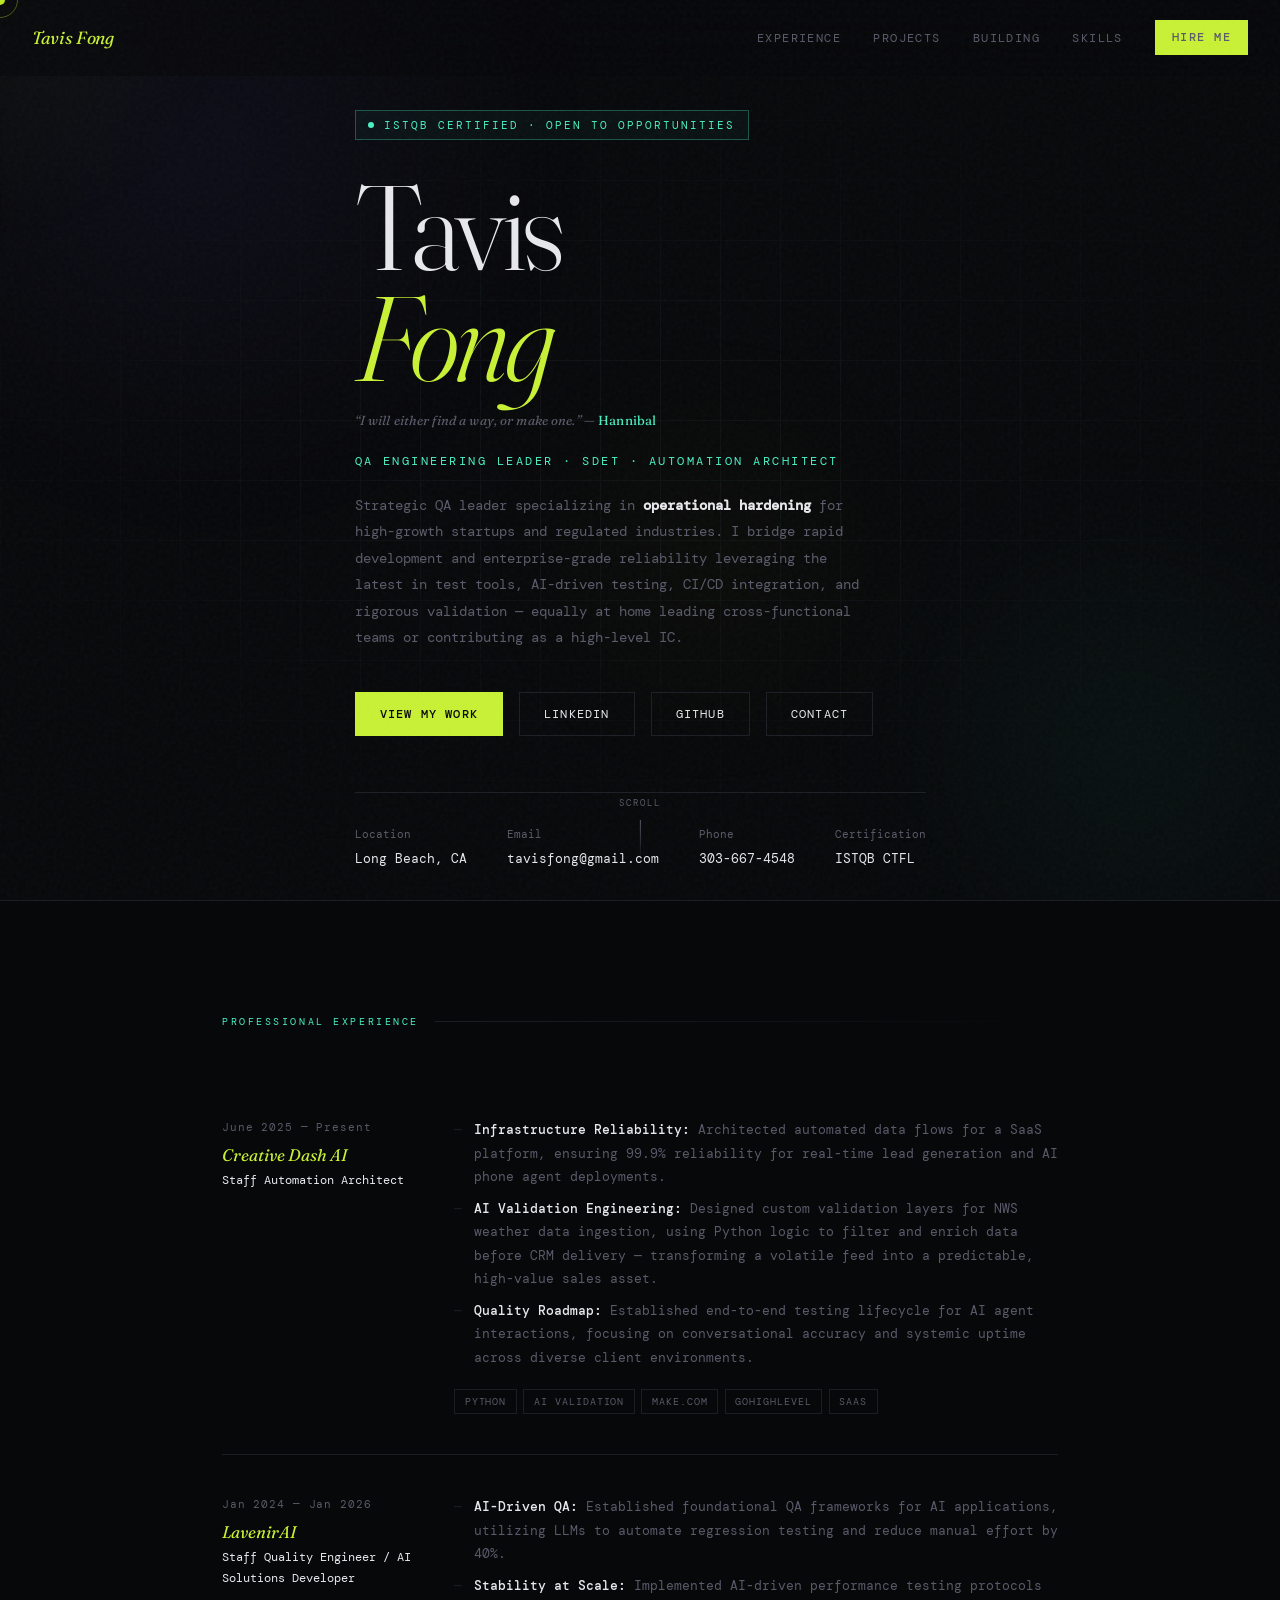
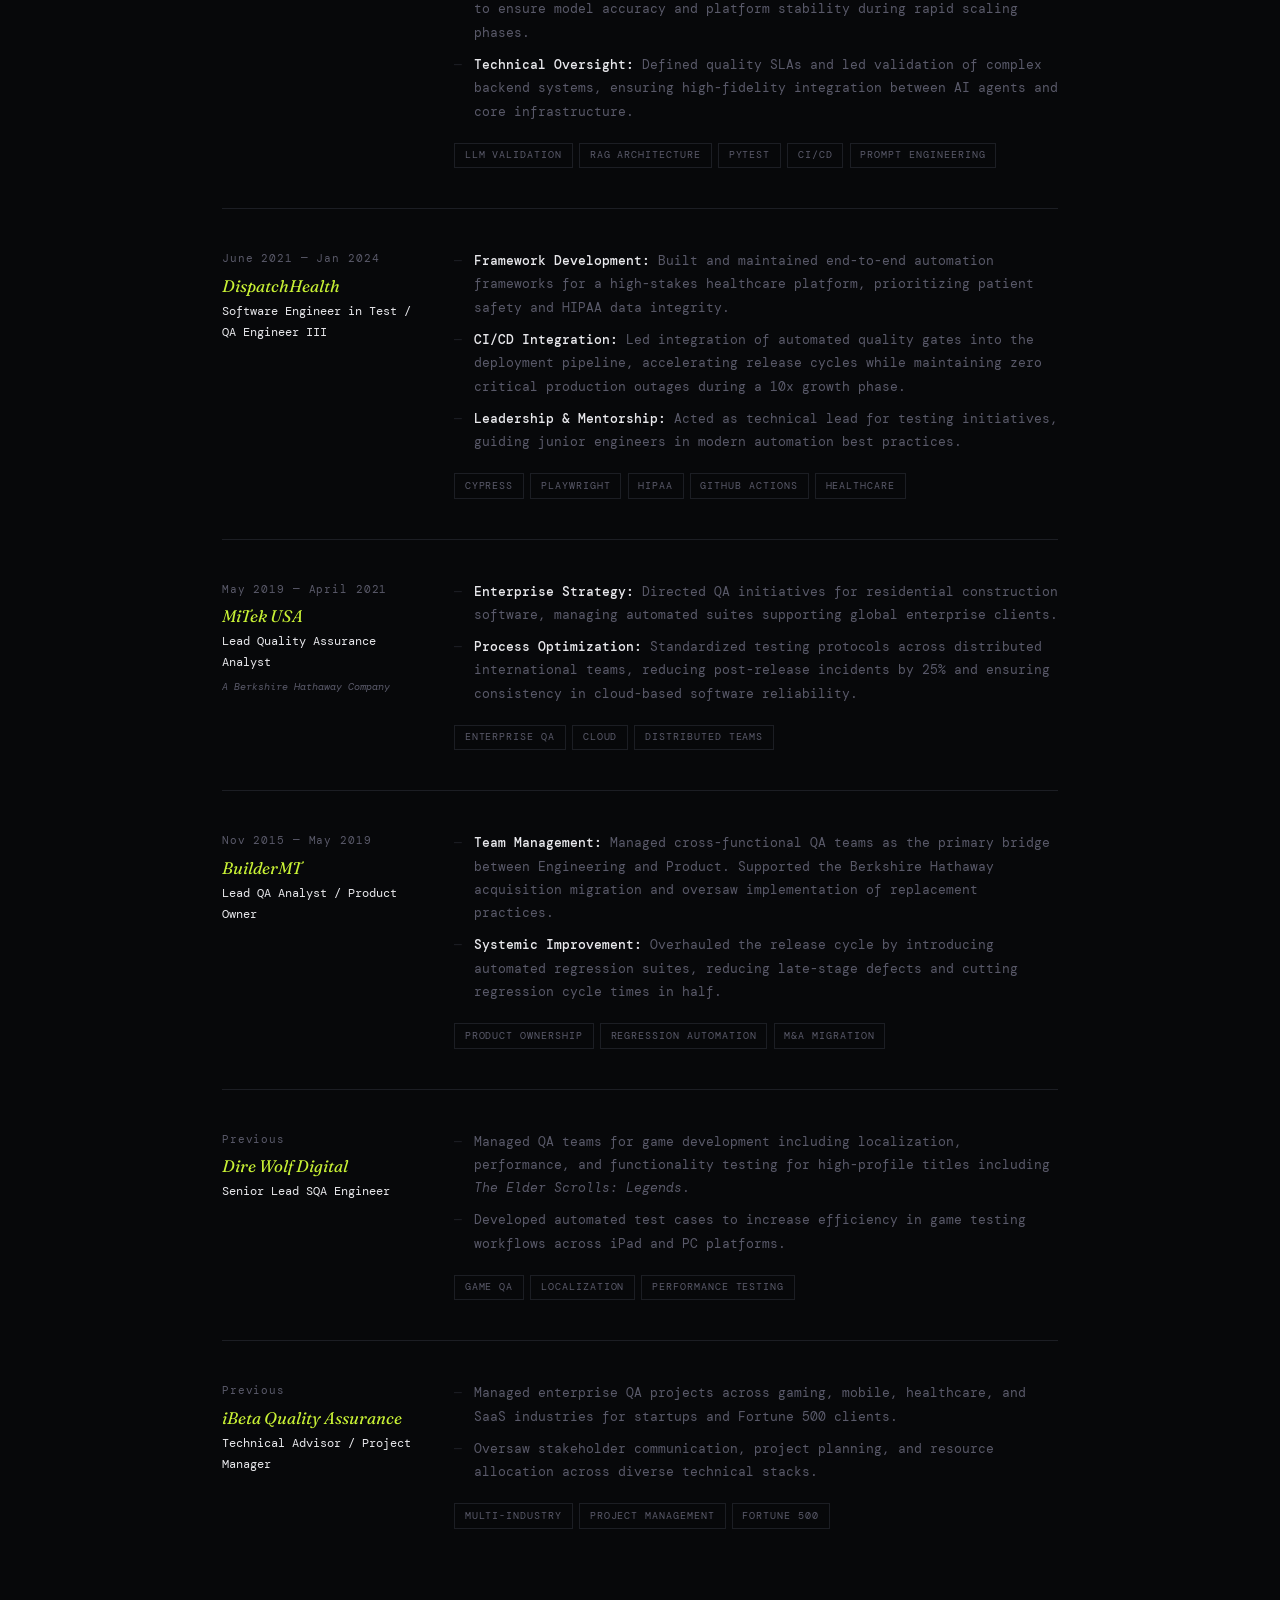
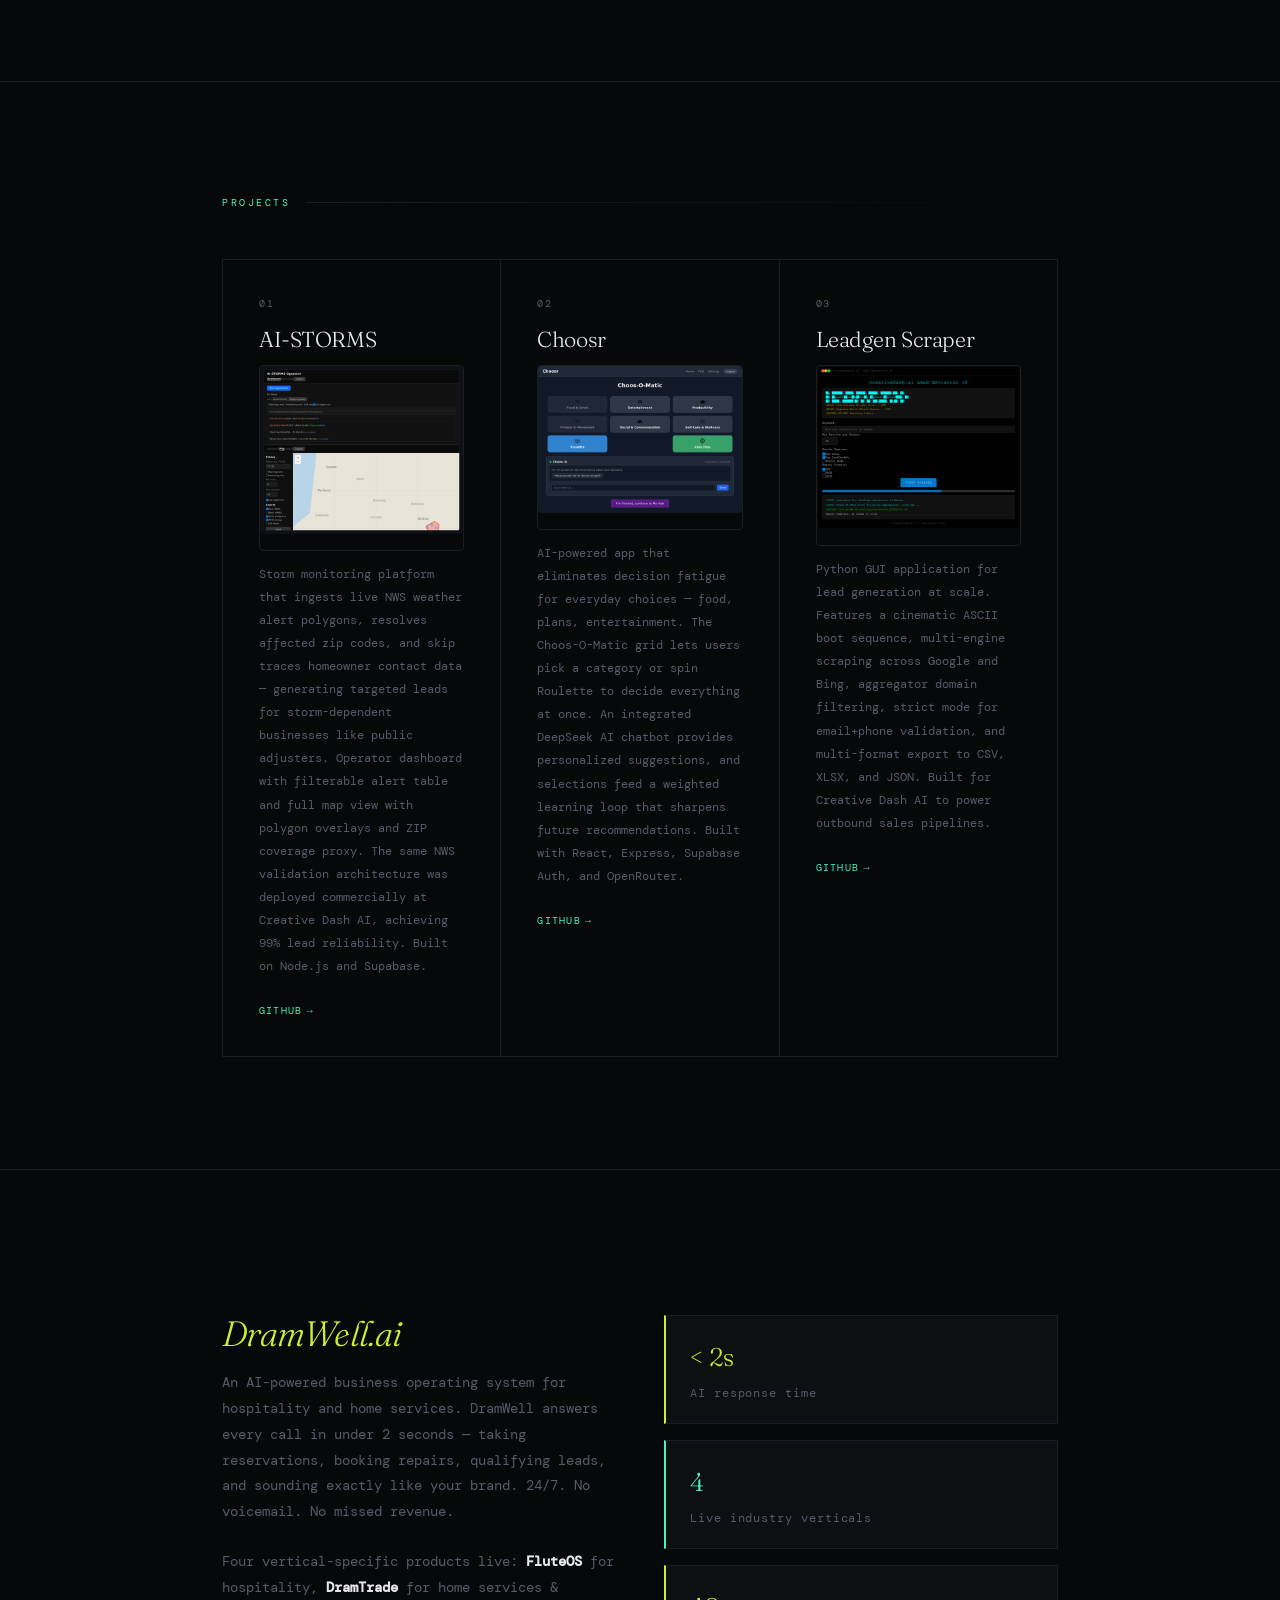
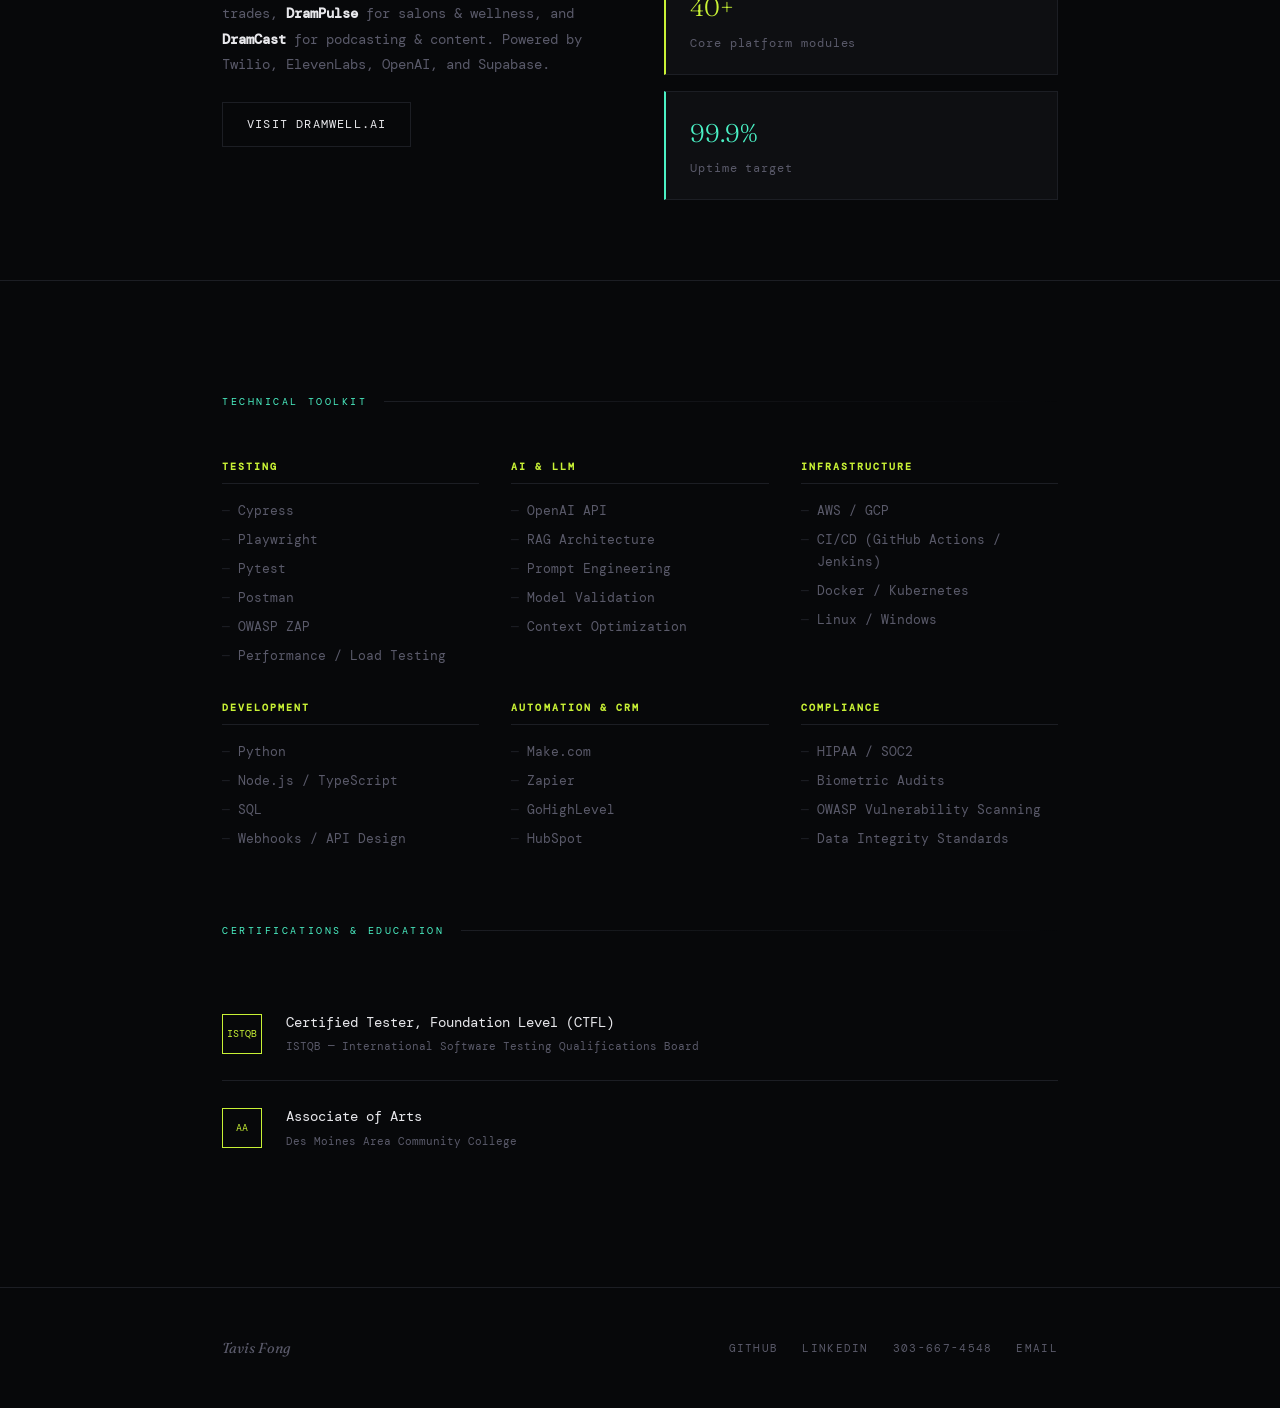
==== commit 3ebf15a7: "nitpick" ====
--- a/index.html
+++ b/index.html
@@ -535,7 +535,7 @@
       <h1>Tavis<br><em>Fong</em></h1>
       <div class="hero-quote">&ldquo;I will either find a way, or make one.&rdquo; &mdash; <em>Hannibal</em></div>
       <div class="hero-role">QA Engineering Leader &middot; SDET &middot; Automation Architect</div>
-      <p class="hero-sub">Strategic QA leader specializing in <strong>operational hardening</strong> for high-growth startups and regulated industries. I bridge rapid development and enterprise-grade reliability through AI-driven testing, CI/CD integration, and rigorous validation &mdash; equally at home leading cross-functional teams or contributing as a high-level IC.</p>
+      <p class="hero-sub">Strategic QA leader specializing in <strong>operational hardening</strong> for high-growth startups and regulated industries. I bridge rapid development and enterprise-grade reliability leveraging the latest in test tools, AI-driven testing, CI/CD integration, and rigorous validation &mdash; equally at home leading cross-functional teams or contributing as a high-level IC.</p>
       <div class="hero-actions">
         <a href="#experience" class="btn btn-primary">View my work</a>
         <a href="https://linkedin.com/in/tavisfong" target="_blank" class="btn">LinkedIn</a>
@@ -713,7 +713,6 @@
           <p class="project-desc">AI-powered app that eliminates decision fatigue for everyday choices &mdash; food, plans, entertainment. The Choos-O-Matic grid lets users pick a category or spin Roulette to decide everything at once. An integrated DeepSeek AI chatbot provides personalized suggestions, and selections feed a weighted learning loop that sharpens future recommendations. Built with React, Express, Supabase Auth, and OpenRouter.</p>
           <div class="project-links">
             <a href="https://github.com/Cannamander/Choosr" target="_blank" class="project-link">GitHub</a>
-            <a href="https://choosr.vercel.app" target="_blank" class="project-link">Live</a>
           </div>
         </div>
 
@@ -739,7 +738,7 @@
   <!-- Things I Am Currently Working On -->
   <section id="building" style="padding: 5rem 0;">
     <div class="container">
-      <div class="section-label">Things I Am Currently Working On</div>
+      <div class="section-label">Projects that I am currently contributing to</div>
       <div style="display:grid;grid-template-columns:1fr 1fr;gap:3rem;align-items:start;" class="reveal">
         <div>
           <h2 style="font-family:var(--serif);font-size:2.2rem;font-weight:300;font-style:italic;color:var(--accent);letter-spacing:-0.02em;line-height:1.1;margin-bottom:1rem;">DramWell.ai</h2>
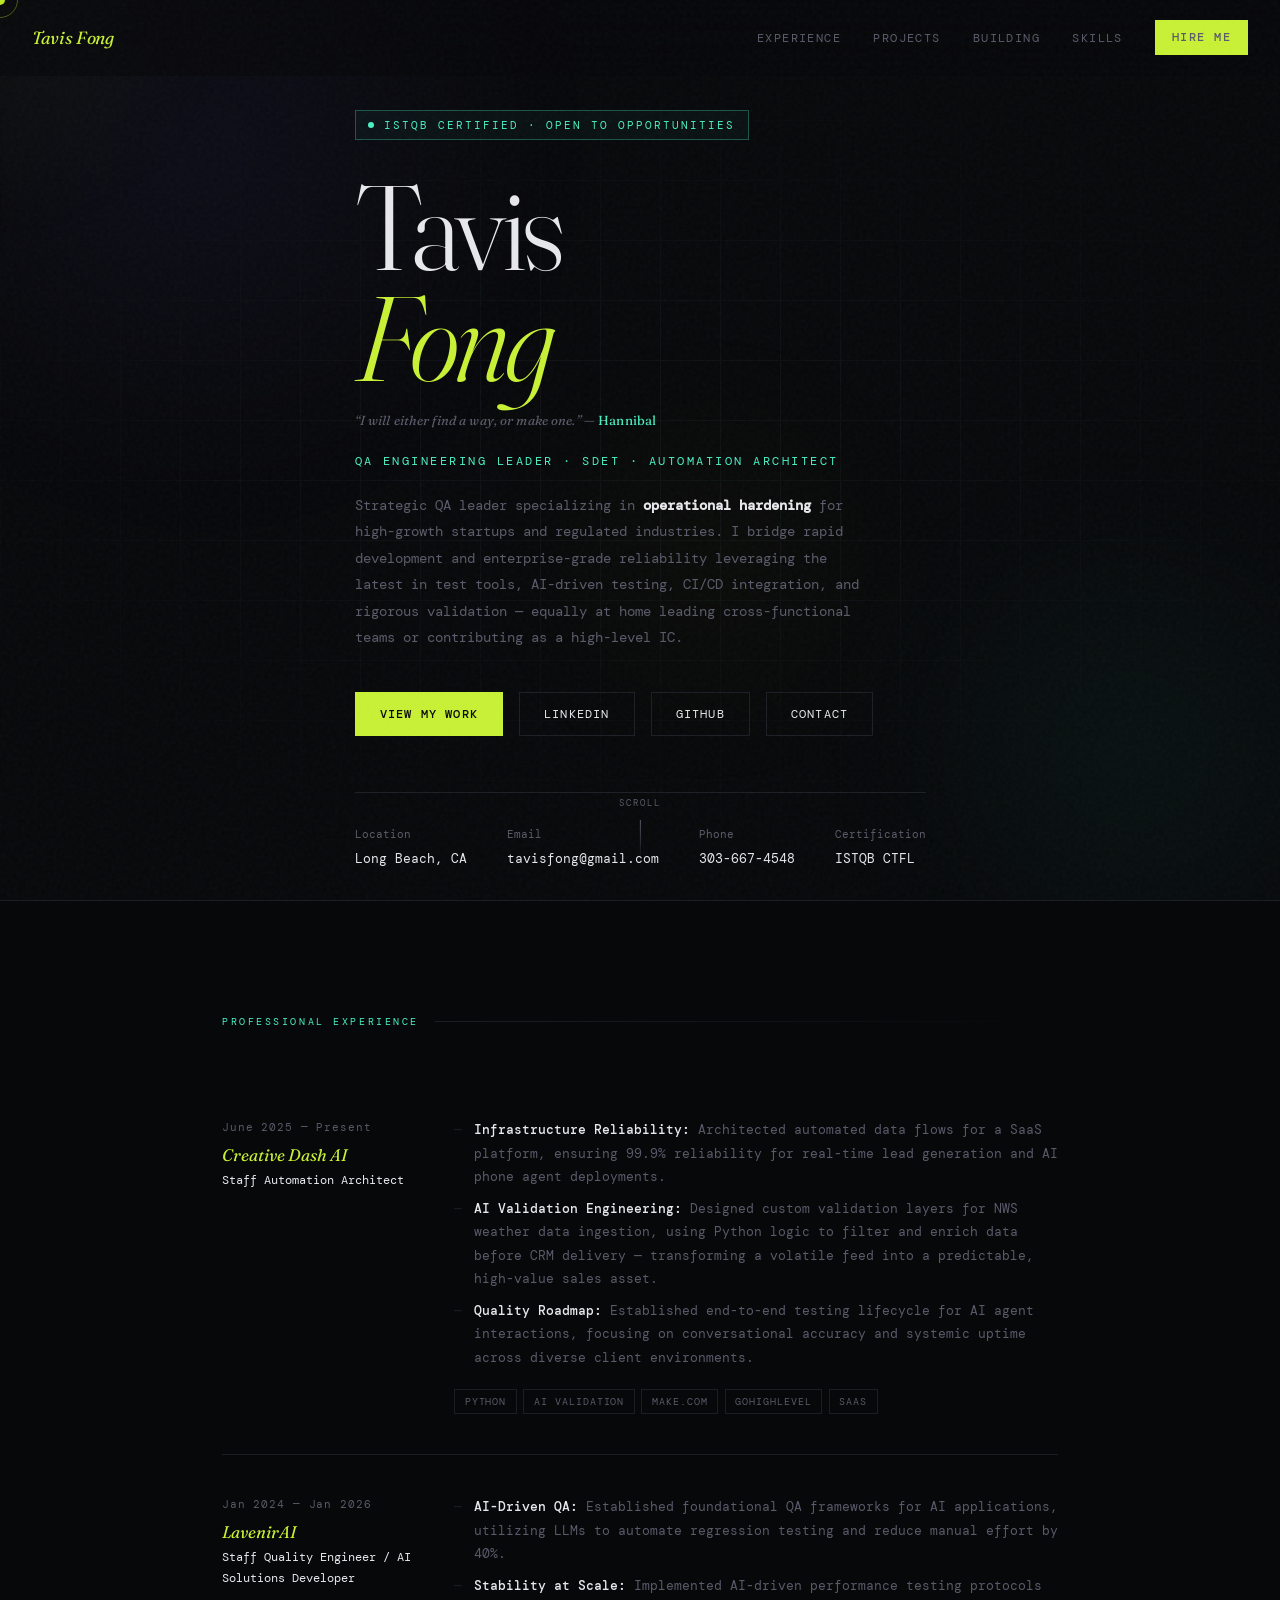
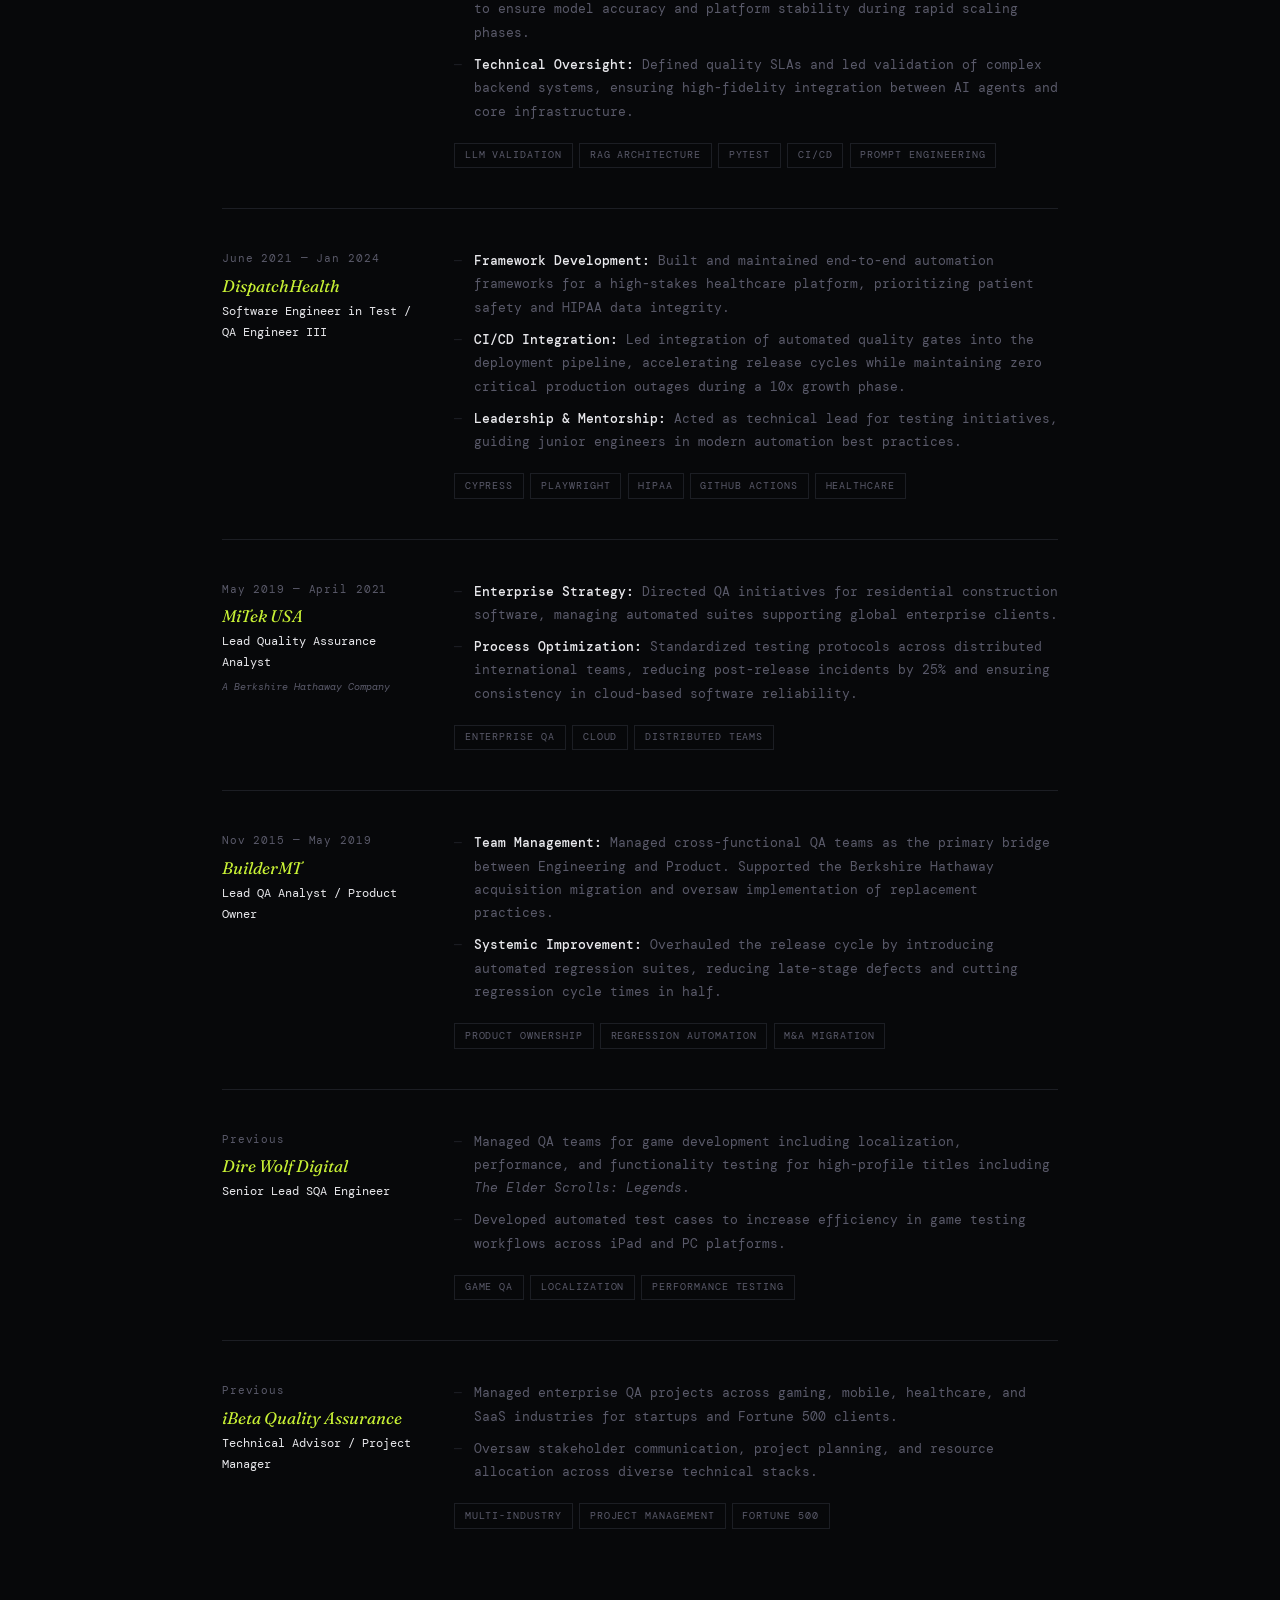
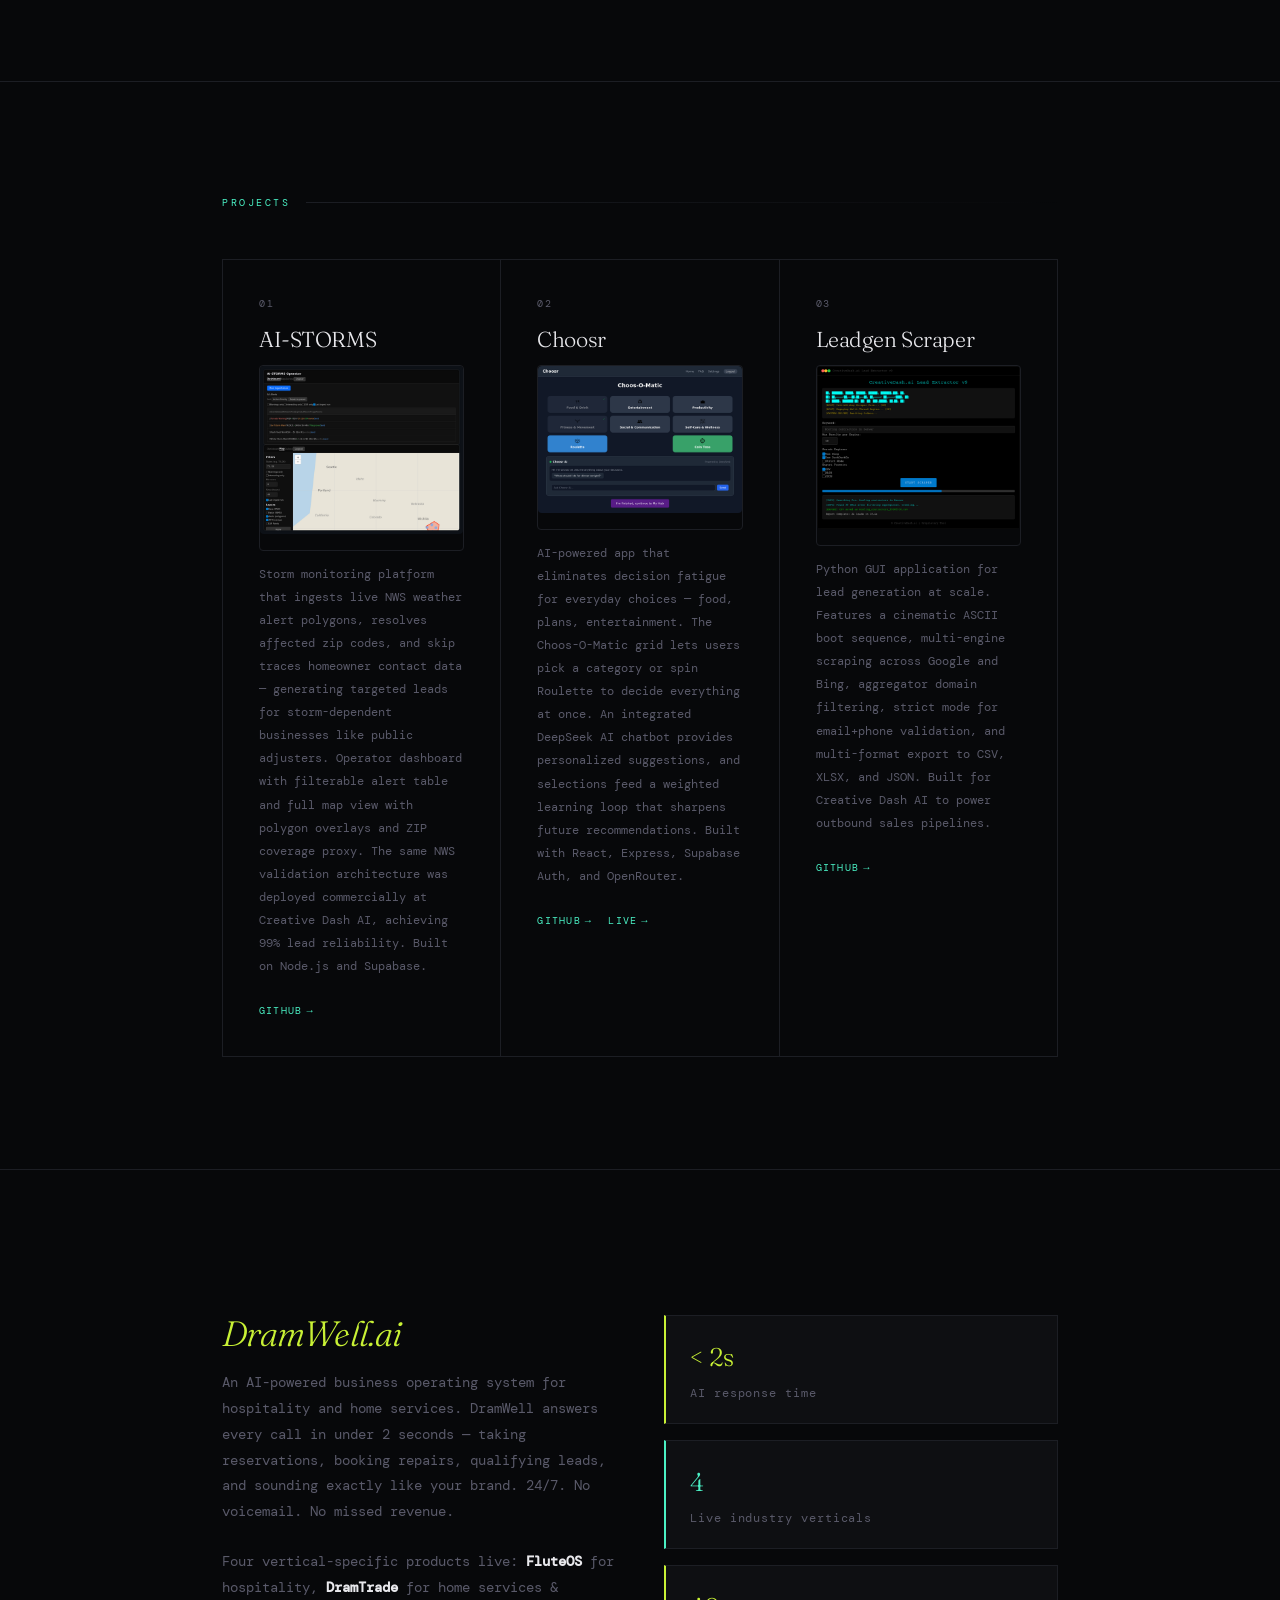
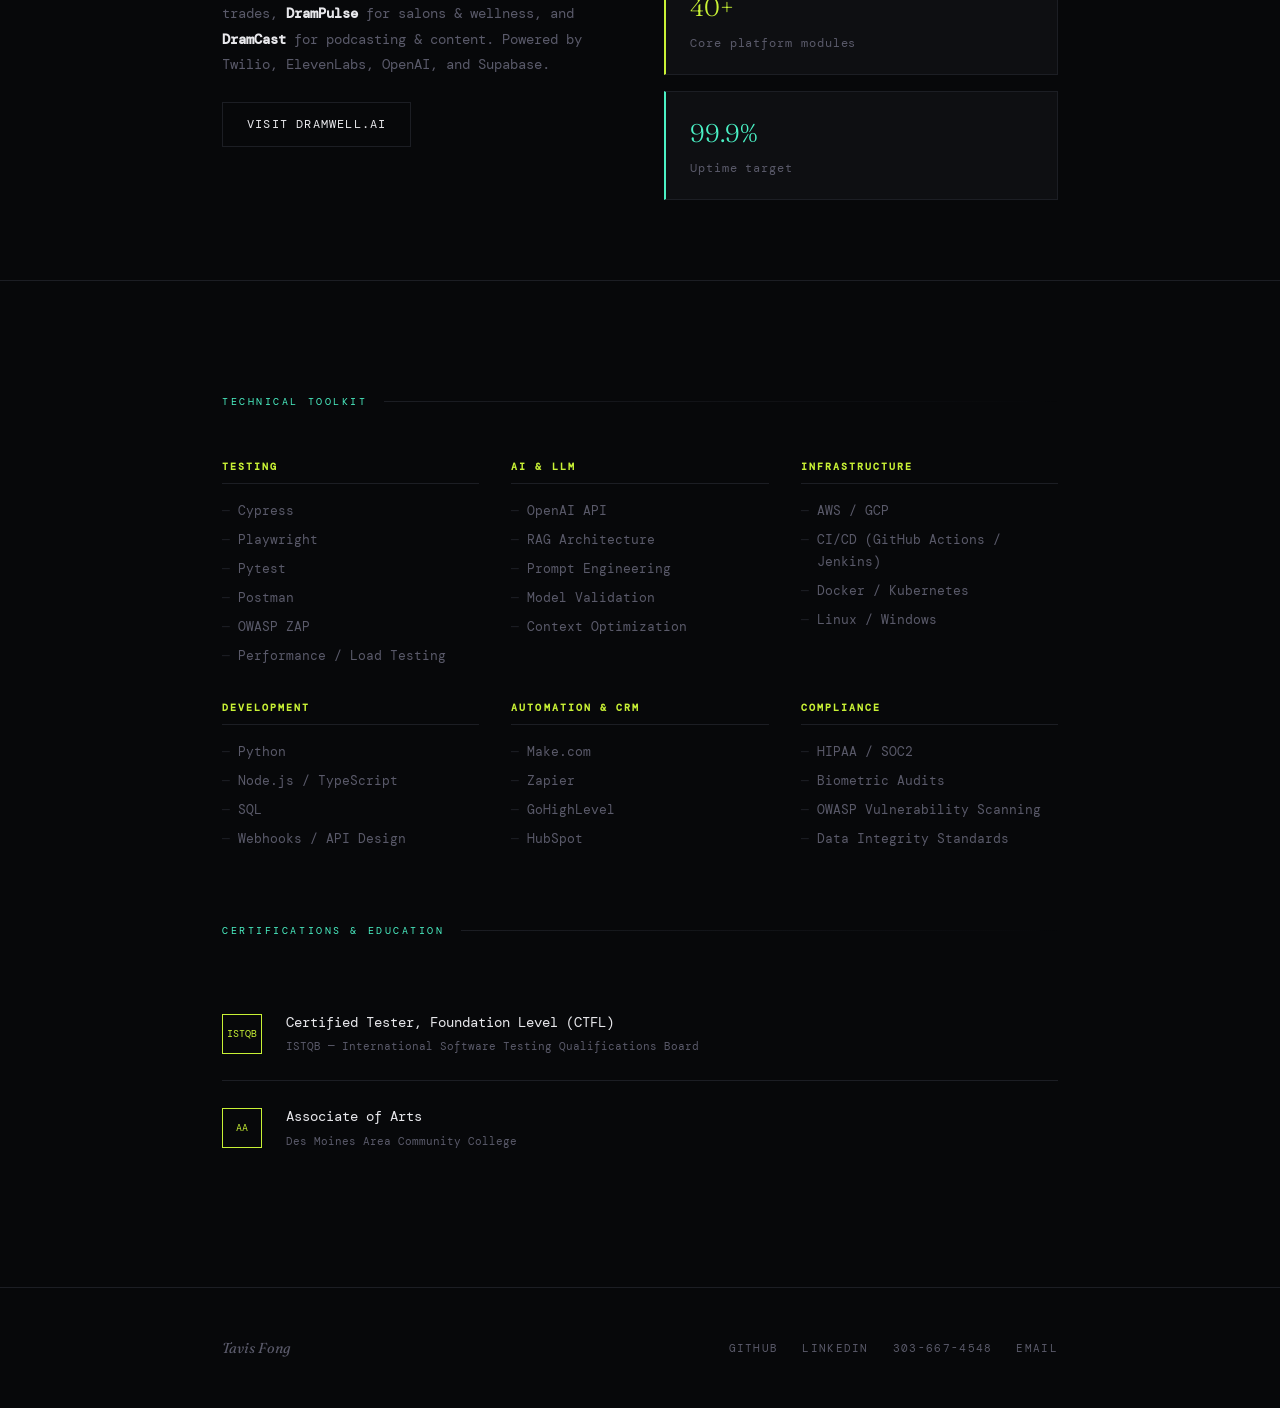
==== commit ce2a0cbf: "live is back" ====
--- a/index.html
+++ b/index.html
@@ -713,6 +713,7 @@
           <p class="project-desc">AI-powered app that eliminates decision fatigue for everyday choices &mdash; food, plans, entertainment. The Choos-O-Matic grid lets users pick a category or spin Roulette to decide everything at once. An integrated DeepSeek AI chatbot provides personalized suggestions, and selections feed a weighted learning loop that sharpens future recommendations. Built with React, Express, Supabase Auth, and OpenRouter.</p>
           <div class="project-links">
             <a href="https://github.com/Cannamander/Choosr" target="_blank" class="project-link">GitHub</a>
+            <a href="https://choosr.vercel.app" target="_blank" class="project-link">Live</a>
           </div>
         </div>
 
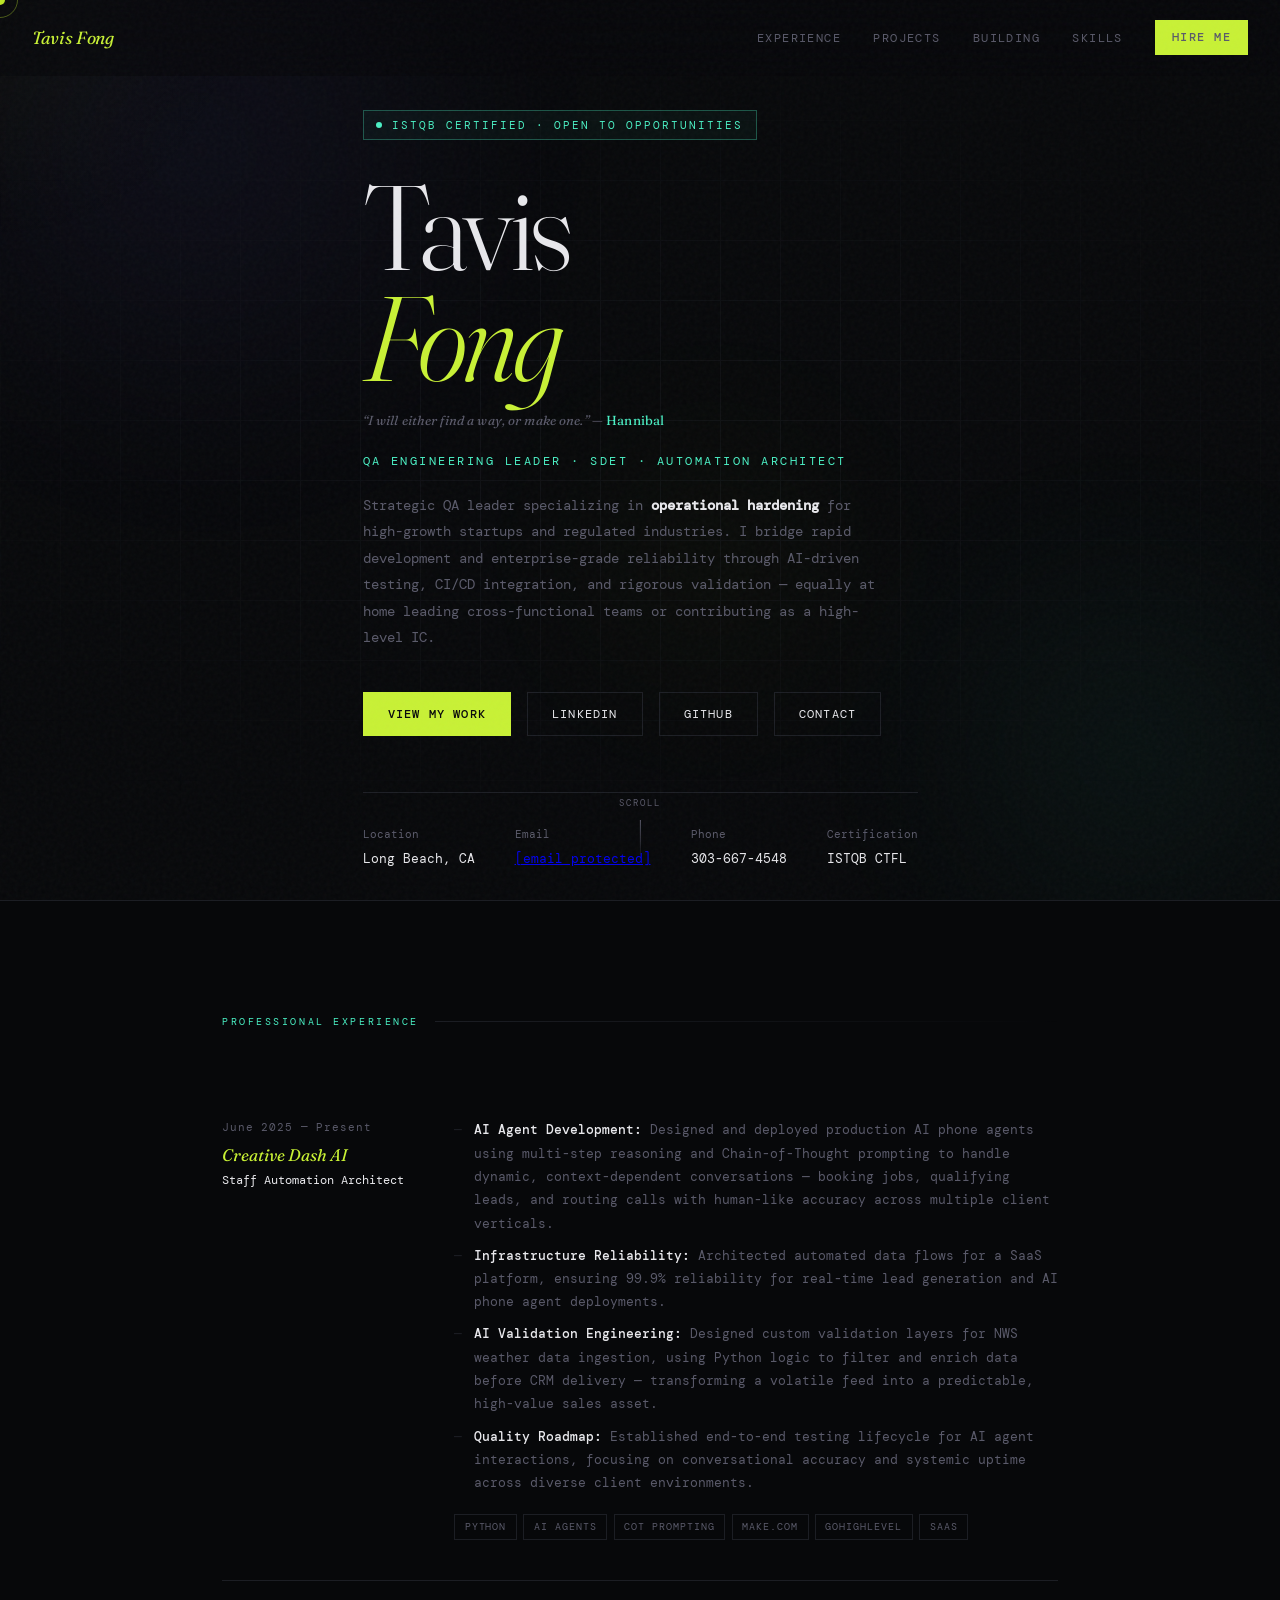
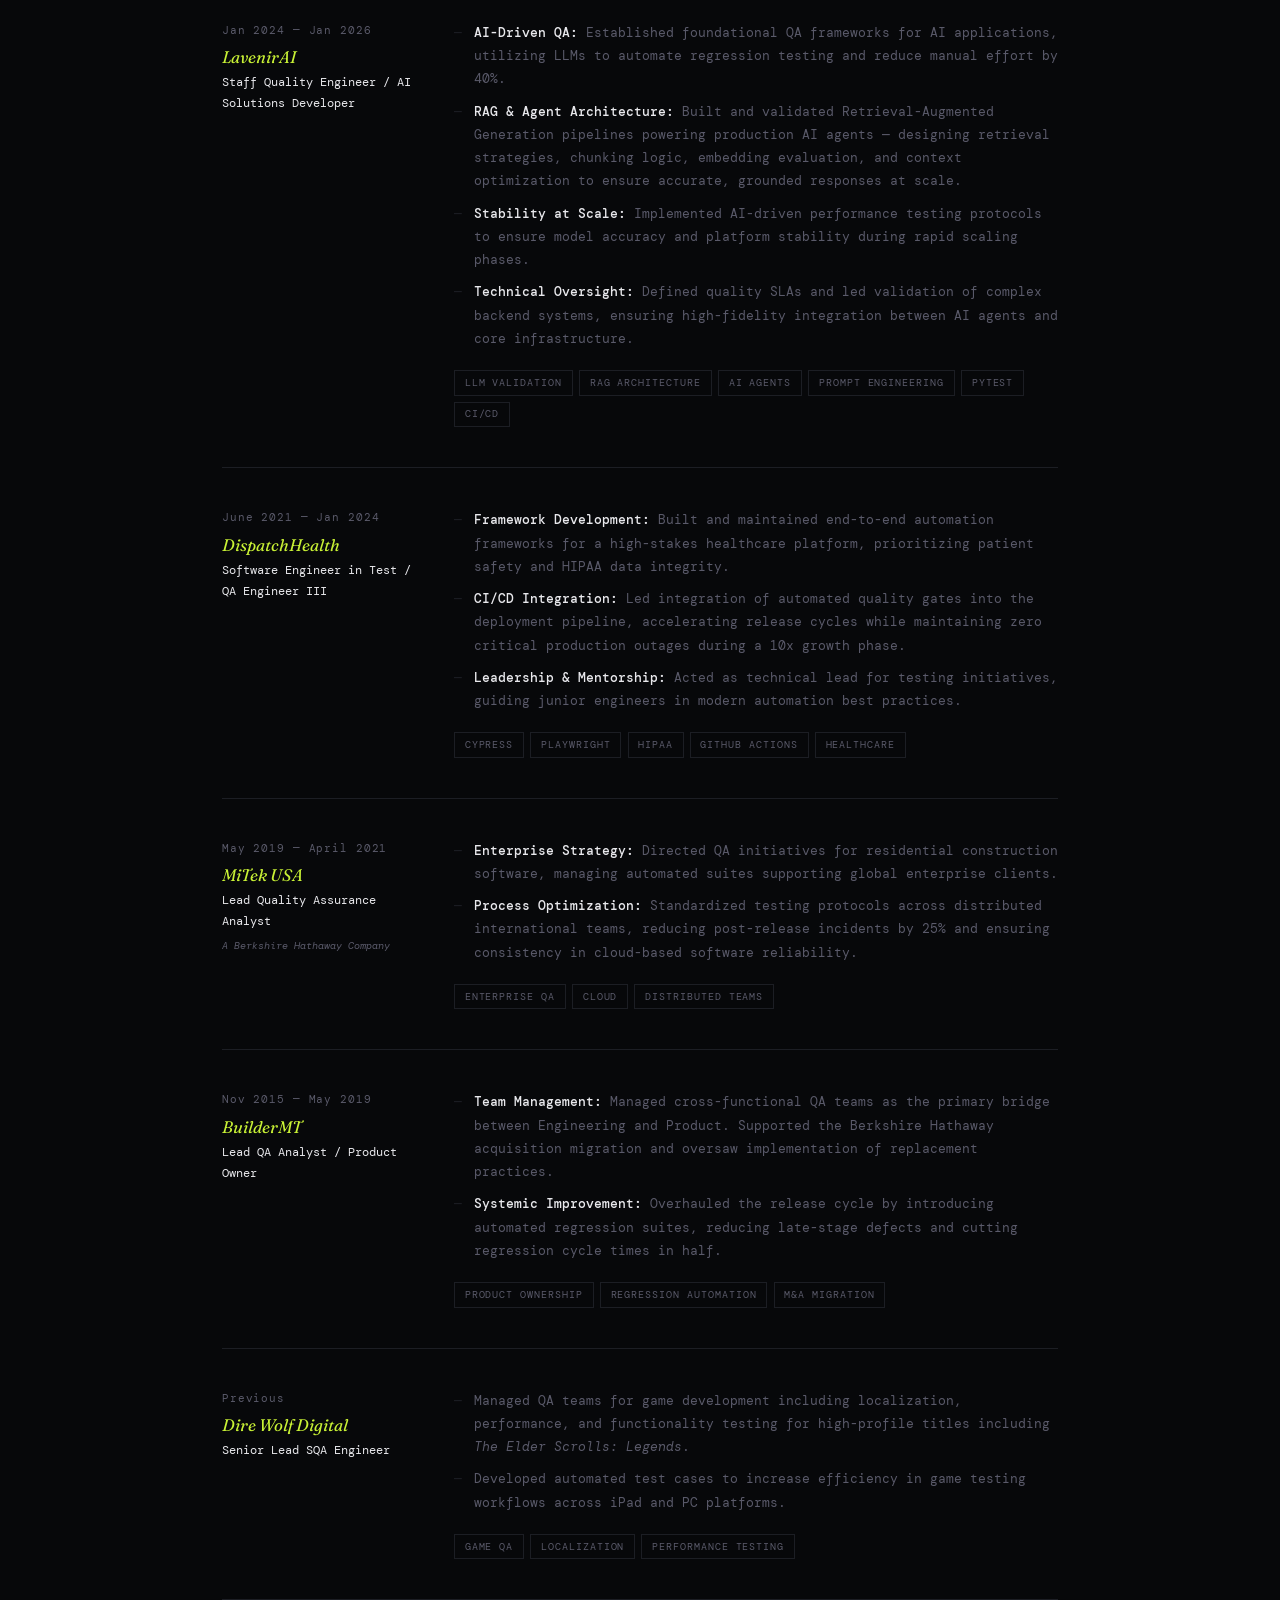
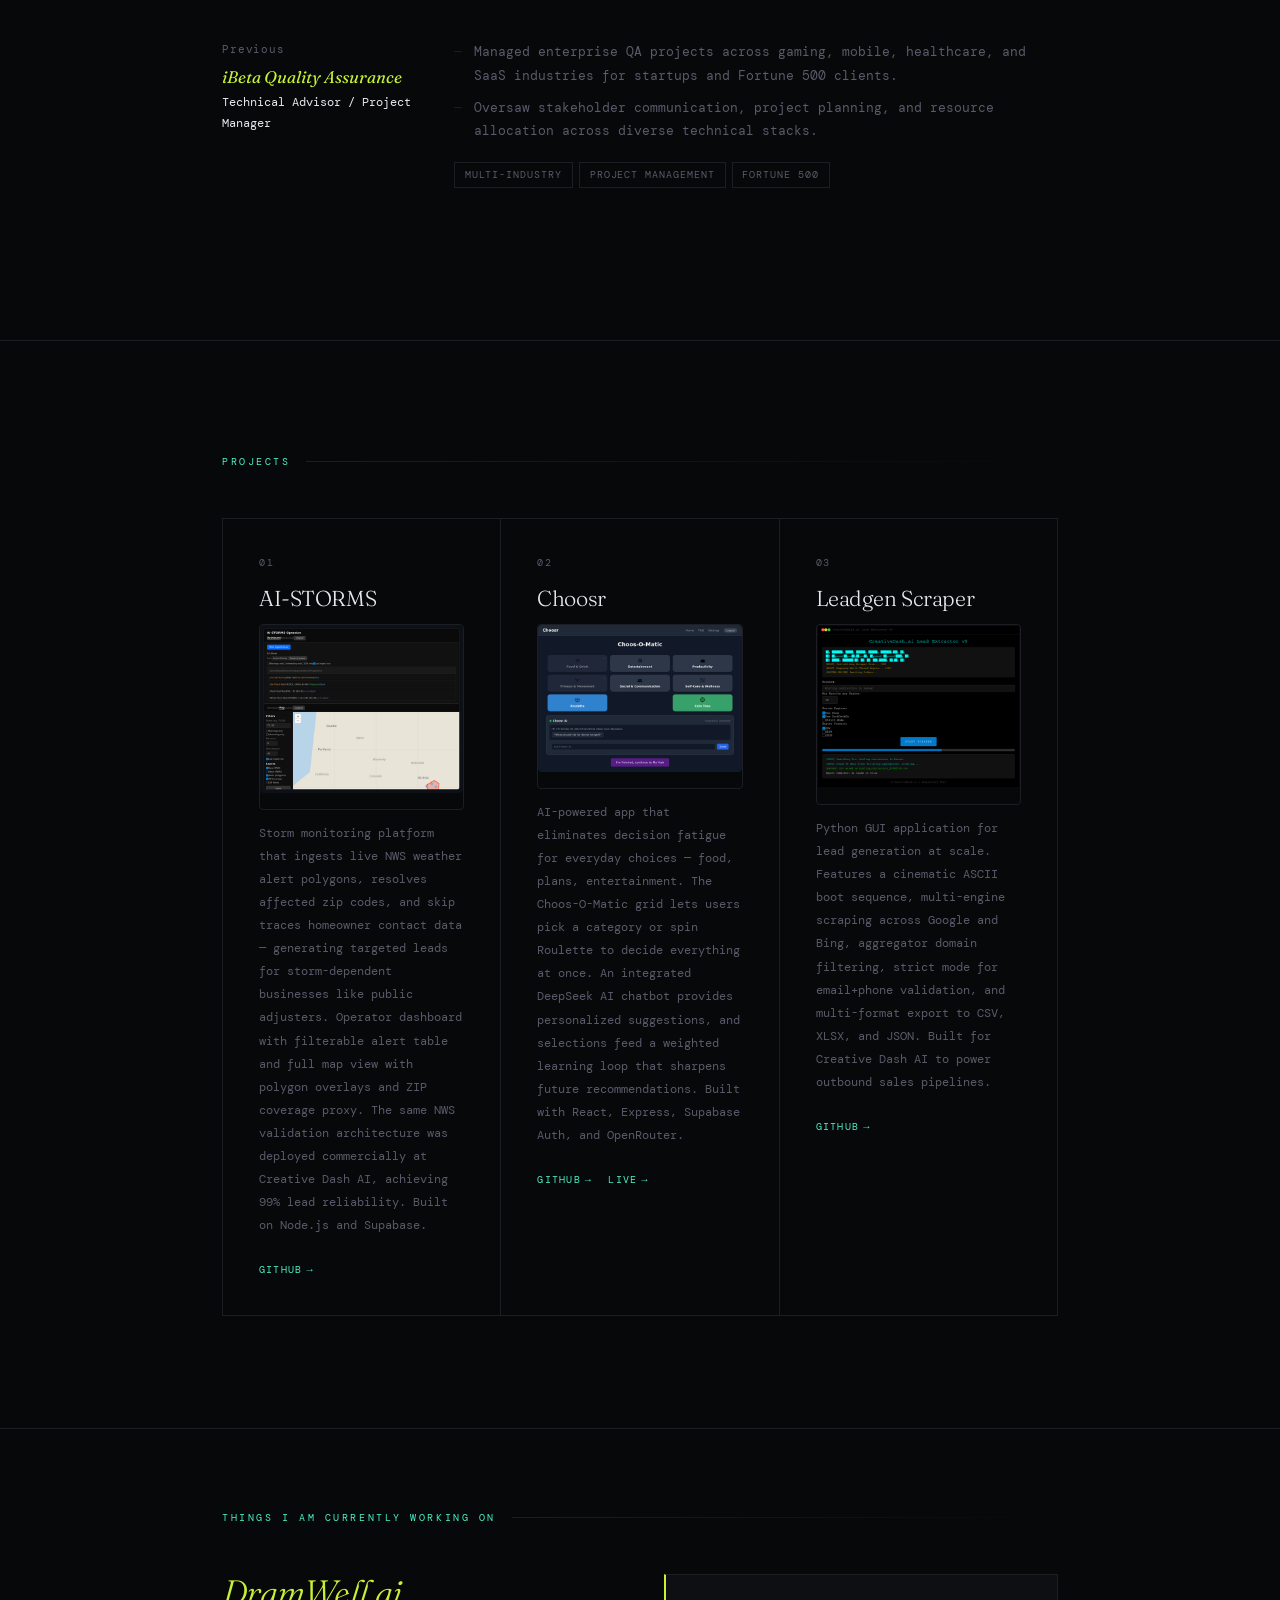
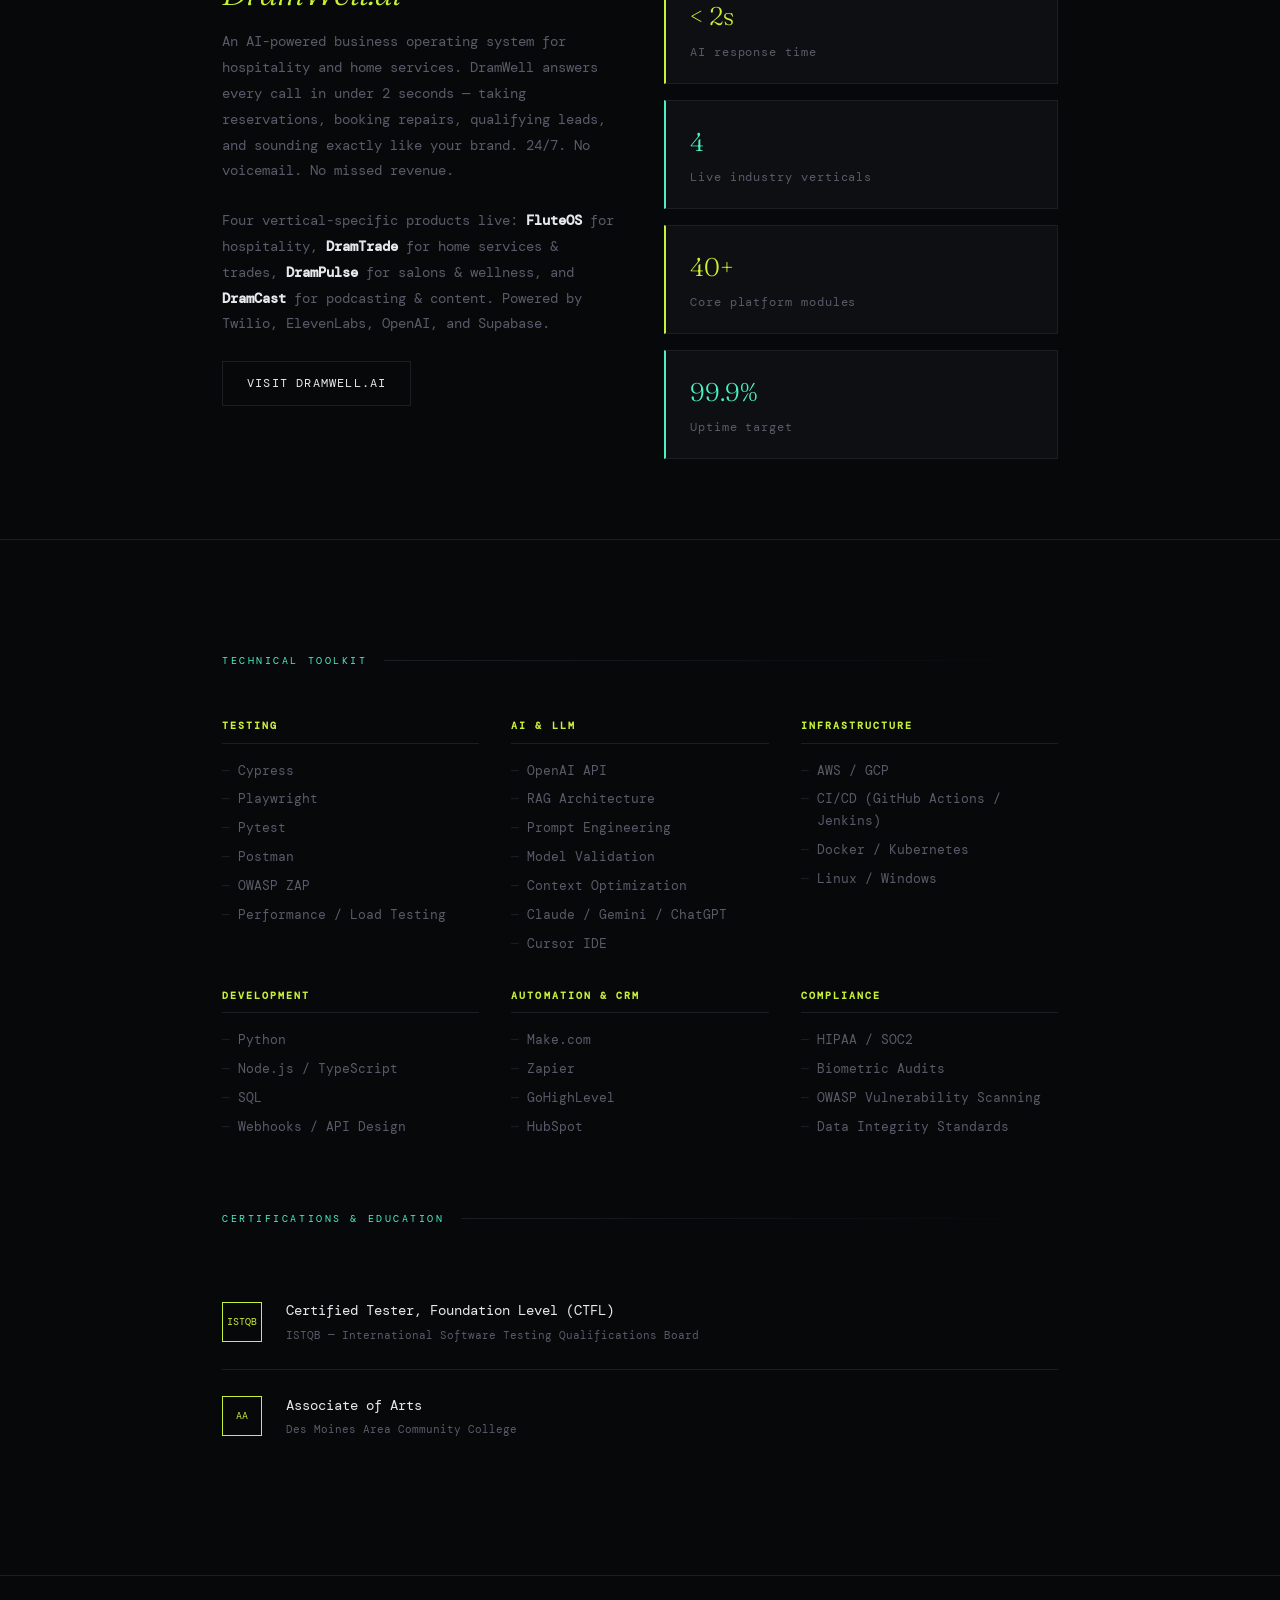
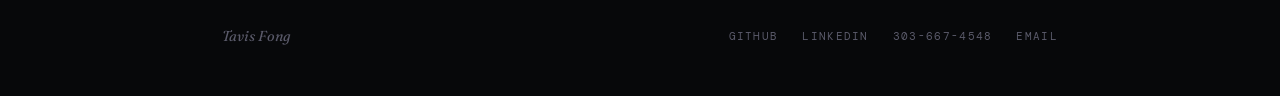
==== commit cc401c91: "JS Fix" ====
--- a/index.html
+++ b/index.html
@@ -494,9 +494,12 @@
 
     @media (max-width: 640px) {
       .exp-item { grid-template-columns: 1fr; gap: 0.75rem; }
-      nav { padding: 1rem 1.25rem; }
-      .nav-links { gap: 1rem; }
+      nav { padding: 0.875rem 1.25rem; }
+      .nav-links li:not(:last-child) { display: none; }
       .container { padding: 0 1.25rem; }
+      .hero { padding-top: 7rem; min-height: auto; }
+      body { cursor: auto; }
+      #cur-dot, #cur-ring, #cur-glow { display: none !important; }
     }
   </style>
 </head>
@@ -523,7 +526,7 @@
       <li><a href="#projects">Projects</a></li>
       <li><a href="#building">Building</a></li>
       <li><a href="#skills">Skills</a></li>
-      <li><a href="mailto:tavisfong@gmail.com" class="btn btn-primary" style="padding:0.4rem 1rem;">Hire me</a></li>
+      <li><a href="/cdn-cgi/l/email-protection#245045524d57424b4a43644349454d480a474b49" class="btn btn-primary" style="padding:0.4rem 1rem;">Hire me</a></li>
     </ul>
   </nav>
 
@@ -535,16 +538,16 @@
       <h1>Tavis<br><em>Fong</em></h1>
       <div class="hero-quote">&ldquo;I will either find a way, or make one.&rdquo; &mdash; <em>Hannibal</em></div>
       <div class="hero-role">QA Engineering Leader &middot; SDET &middot; Automation Architect</div>
-      <p class="hero-sub">Strategic QA leader specializing in <strong>operational hardening</strong> for high-growth startups and regulated industries. I bridge rapid development and enterprise-grade reliability leveraging the latest in test tools, AI-driven testing, CI/CD integration, and rigorous validation &mdash; equally at home leading cross-functional teams or contributing as a high-level IC.</p>
+      <p class="hero-sub">Strategic QA leader specializing in <strong>operational hardening</strong> for high-growth startups and regulated industries. I bridge rapid development and enterprise-grade reliability through AI-driven testing, CI/CD integration, and rigorous validation &mdash; equally at home leading cross-functional teams or contributing as a high-level IC.</p>
       <div class="hero-actions">
         <a href="#experience" class="btn btn-primary">View my work</a>
         <a href="https://linkedin.com/in/tavisfong" target="_blank" class="btn">LinkedIn</a>
         <a href="https://github.com/Cannamander" target="_blank" class="btn">GitHub</a>
-        <a href="mailto:tavisfong@gmail.com" class="btn">Contact</a>
+        <a href="/cdn-cgi/l/email-protection#582c392e312b3e37363f183f35393134763b3735" class="btn">Contact</a>
       </div>
       <div class="hero-meta">
         <div class="hero-meta-item">Location<span>Long Beach, CA</span></div>
-        <div class="hero-meta-item">Email<span>tavisfong@gmail.com</span></div>
+        <div class="hero-meta-item">Email<span><a href="/cdn-cgi/l/email-protection" class="__cf_email__" data-cfemail="077366716e746168696047606a666e6b2964686a">[email&#160;protected]</a></span></div>
         <div class="hero-meta-item">Phone<span>303-667-4548</span></div>
         <div class="hero-meta-item">Certification<span>ISTQB CTFL</span></div>
       </div>
@@ -568,12 +571,13 @@
         </div>
         <div>
           <ul class="exp-bullets">
+            <li><strong>AI Agent Development:</strong> Designed and deployed production AI phone agents using multi-step reasoning and Chain-of-Thought prompting to handle dynamic, context-dependent conversations &mdash; booking jobs, qualifying leads, and routing calls with human-like accuracy across multiple client verticals.</li>
             <li><strong>Infrastructure Reliability:</strong> Architected automated data flows for a SaaS platform, ensuring 99.9% reliability for real-time lead generation and AI phone agent deployments.</li>
             <li><strong>AI Validation Engineering:</strong> Designed custom validation layers for NWS weather data ingestion, using Python logic to filter and enrich data before CRM delivery &mdash; transforming a volatile feed into a predictable, high-value sales asset.</li>
             <li><strong>Quality Roadmap:</strong> Established end-to-end testing lifecycle for AI agent interactions, focusing on conversational accuracy and systemic uptime across diverse client environments.</li>
           </ul>
           <div class="exp-tags">
-            <span class="tag">Python</span><span class="tag">AI Validation</span><span class="tag">Make.com</span><span class="tag">GoHighLevel</span><span class="tag">SaaS</span>
+            <span class="tag">Python</span><span class="tag">AI Agents</span><span class="tag">CoT Prompting</span><span class="tag">Make.com</span><span class="tag">GoHighLevel</span><span class="tag">SaaS</span>
           </div>
         </div>
       </div>
@@ -587,11 +591,12 @@
         <div>
           <ul class="exp-bullets">
             <li><strong>AI-Driven QA:</strong> Established foundational QA frameworks for AI applications, utilizing LLMs to automate regression testing and reduce manual effort by 40%.</li>
+            <li><strong>RAG &amp; Agent Architecture:</strong> Built and validated Retrieval-Augmented Generation pipelines powering production AI agents &mdash; designing retrieval strategies, chunking logic, embedding evaluation, and context optimization to ensure accurate, grounded responses at scale.</li>
             <li><strong>Stability at Scale:</strong> Implemented AI-driven performance testing protocols to ensure model accuracy and platform stability during rapid scaling phases.</li>
             <li><strong>Technical Oversight:</strong> Defined quality SLAs and led validation of complex backend systems, ensuring high-fidelity integration between AI agents and core infrastructure.</li>
           </ul>
           <div class="exp-tags">
-            <span class="tag">LLM Validation</span><span class="tag">RAG Architecture</span><span class="tag">Pytest</span><span class="tag">CI/CD</span><span class="tag">Prompt Engineering</span>
+            <span class="tag">LLM Validation</span><span class="tag">RAG Architecture</span><span class="tag">AI Agents</span><span class="tag">Prompt Engineering</span><span class="tag">Pytest</span><span class="tag">CI/CD</span>
           </div>
         </div>
       </div>
@@ -739,7 +744,7 @@
   <!-- Things I Am Currently Working On -->
   <section id="building" style="padding: 5rem 0;">
     <div class="container">
-      <div class="section-label">Projects that I am currently contributing to</div>
+      <div class="section-label">Things I Am Currently Working On</div>
       <div style="display:grid;grid-template-columns:1fr 1fr;gap:3rem;align-items:start;" class="reveal">
         <div>
           <h2 style="font-family:var(--serif);font-size:2.2rem;font-weight:300;font-style:italic;color:var(--accent);letter-spacing:-0.02em;line-height:1.1;margin-bottom:1rem;">DramWell.ai</h2>
@@ -785,6 +790,7 @@
           <ul class="skill-list">
             <li>OpenAI API</li><li>RAG Architecture</li><li>Prompt Engineering</li>
             <li>Model Validation</li><li>Context Optimization</li>
+            <li>Claude / Gemini / ChatGPT</li><li>Cursor IDE</li>
           </ul>
         </div>
         <div class="skill-group">
@@ -845,106 +851,13 @@
           <a href="https://github.com/Cannamander" target="_blank">GitHub</a>
           <a href="https://linkedin.com/in/tavisfong" target="_blank">LinkedIn</a>
           <a href="tel:3036674548">303-667-4548</a>
-          <a href="mailto:tavisfong@gmail.com">Email</a>
+          <a href="/cdn-cgi/l/email-protection#b7c3d6c1dec4d1d8d9d0f7d0dad6dedb99d4d8da">Email</a>
         </div>
       </div>
     </div>
   </footer>
 
-  <script>
-    (function() {
-      try {
-        // ---- CURSOR ----
-        var dot = document.getElementById('cur-dot');
-        var ring = document.getElementById('cur-ring');
-        var glow = document.getElementById('cur-glow');
-        var mx = 0, my = 0, rx = 0, ry = 0;
-
-        dot.style.display = 'block';
-        ring.style.display = 'block';
-        glow.style.display = 'block';
-        document.body.style.cursor = 'none';
-
-        document.addEventListener('mousemove', function(e) {
-          mx = e.clientX; my = e.clientY;
-          dot.style.left = mx + 'px';
-          dot.style.top = my + 'px';
-          glow.style.left = mx + 'px';
-          glow.style.top = my + 'px';
-        });
-
-        document.querySelectorAll('a, button').forEach(function(el) {
-          el.addEventListener('mouseenter', function() {
-            dot.style.width = '18px';
-            dot.style.height = '18px';
-            ring.style.width = '54px';
-            ring.style.height = '54px';
-          });
-          el.addEventListener('mouseleave', function() {
-            dot.style.width = '10px';
-            dot.style.height = '10px';
-            ring.style.width = '36px';
-            ring.style.height = '36px';
-          });
-        });
-
-        (function tickRing() {
-          rx += (mx - rx) * 0.11;
-          ry += (my - ry) * 0.11;
-          ring.style.left = rx + 'px';
-          ring.style.top = ry + 'px';
-          requestAnimationFrame(tickRing);
-        })();
-
-        // ---- NAV ----
-        var nav = document.getElementById('nav');
-        var sectionEls = document.querySelectorAll('section[id]');
-        var navLinks = document.querySelectorAll('.nav-links a[href^="#"]');
-
-        window.addEventListener('scroll', function() {
-          nav.classList.toggle('scrolled', window.scrollY > 60);
-          var current = '';
-          sectionEls.forEach(function(s) {
-            if (window.scrollY >= s.offsetTop - 250) current = s.id;
-          });
-          navLinks.forEach(function(a) {
-            a.classList.toggle('active', a.getAttribute('href') === '#' + current);
-          });
-        });
-
-        // ---- SCROLL REVEAL ----
-        // Add animation classes only now that JS is confirmed running
-        var revealEls = document.querySelectorAll(
-          '.section-label, .exp-item .exp-meta, .exp-item > div:last-child, .project-card, .skill-group, .cert-row'
-        );
-
-        revealEls.forEach(function(el, i) {
-          el.classList.add('will-reveal');
-          if (el.classList.contains('exp-meta')) {
-            el.classList.add('from-left');
-          } else if (el.classList.contains('exp-item') || el.closest('.exp-item')) {
-            el.classList.add('from-right');
-          } else {
-            el.classList.add('from-bottom');
-          }
-          el.classList.add('d' + ((i % 4) + 1));
-        });
-
-        var obs = new IntersectionObserver(function(entries) {
-          entries.forEach(function(e) {
-            if (e.isIntersecting) {
-              e.target.classList.add('revealed');
-              obs.unobserve(e.target);
-            }
-          });
-        }, { threshold: 0.07, rootMargin: '0px 0px -30px 0px' });
-        revealEls.forEach(function(el) { obs.observe(el); });
-
-      } catch(e) {
-        console.warn('Enhancement error:', e);
-      }
-    })();
-  </script>
+  <script src="site.js"></script>
 
 </body>
 </html>
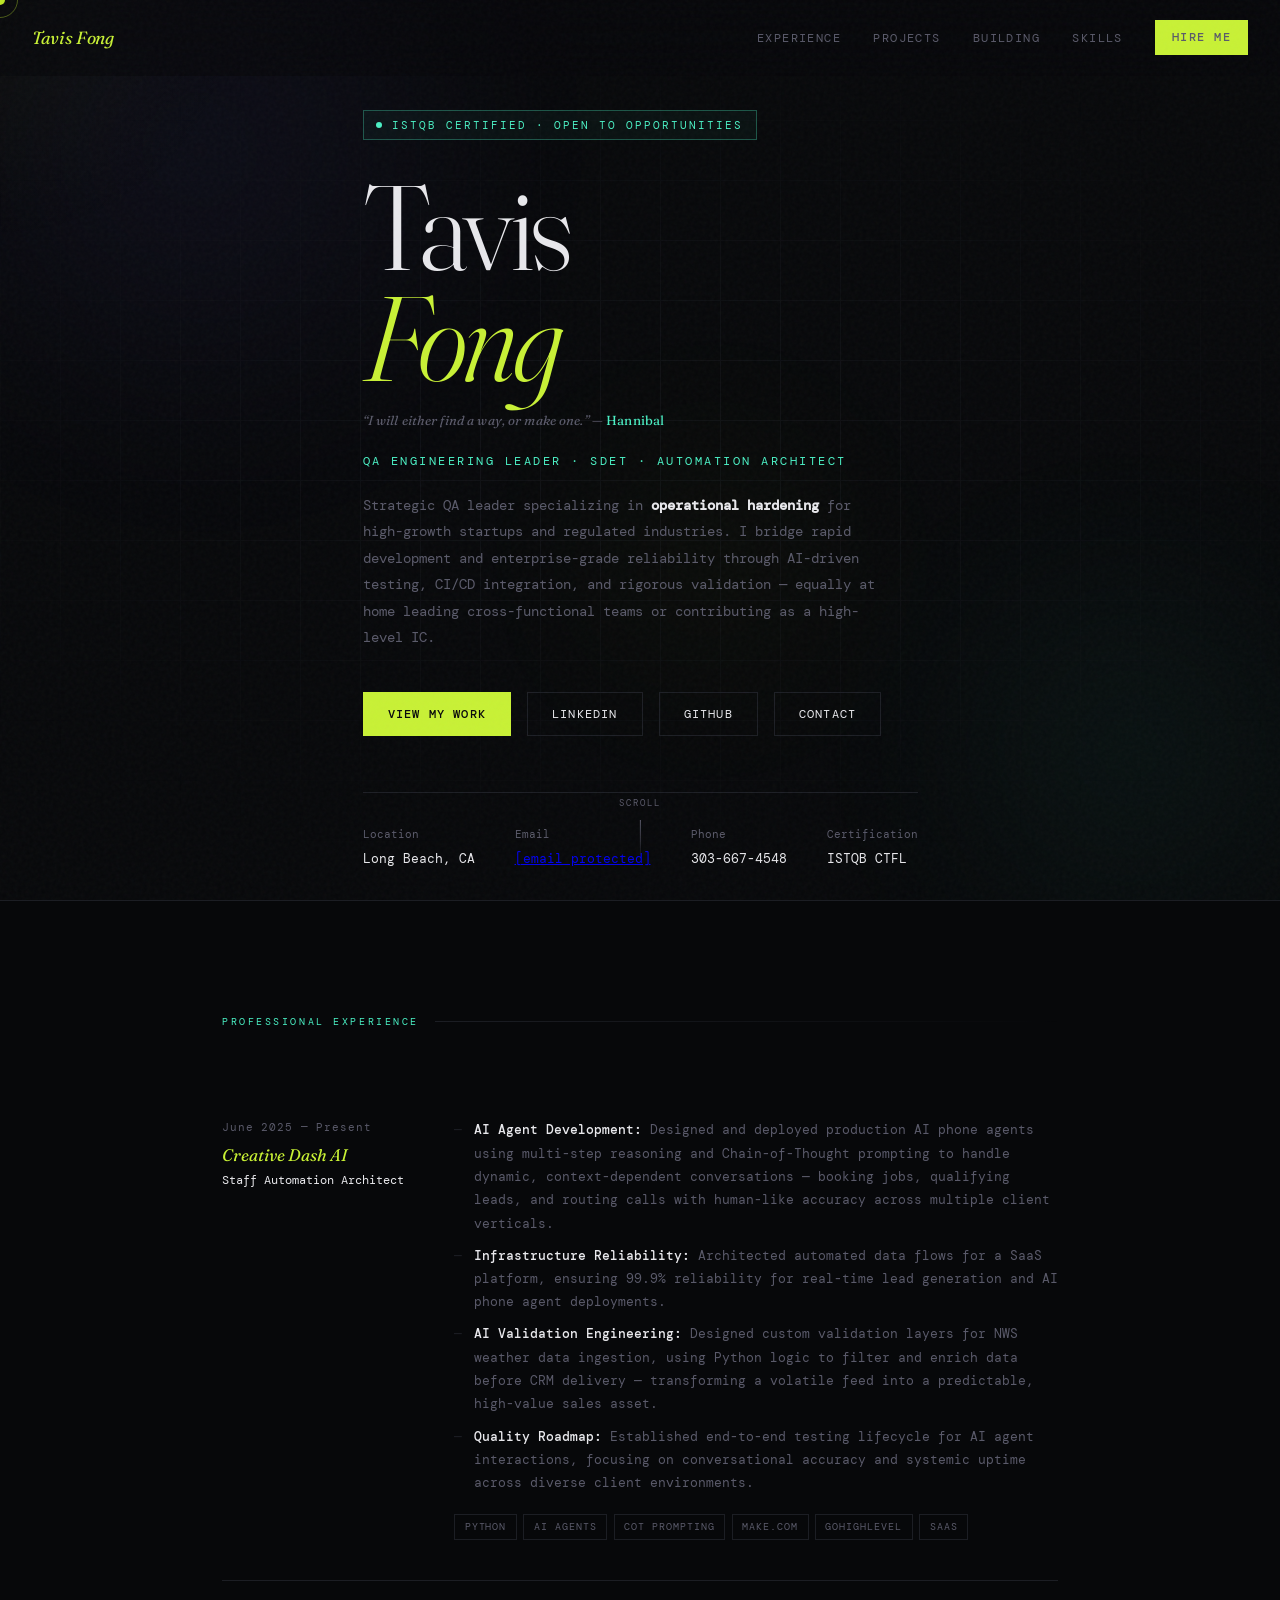
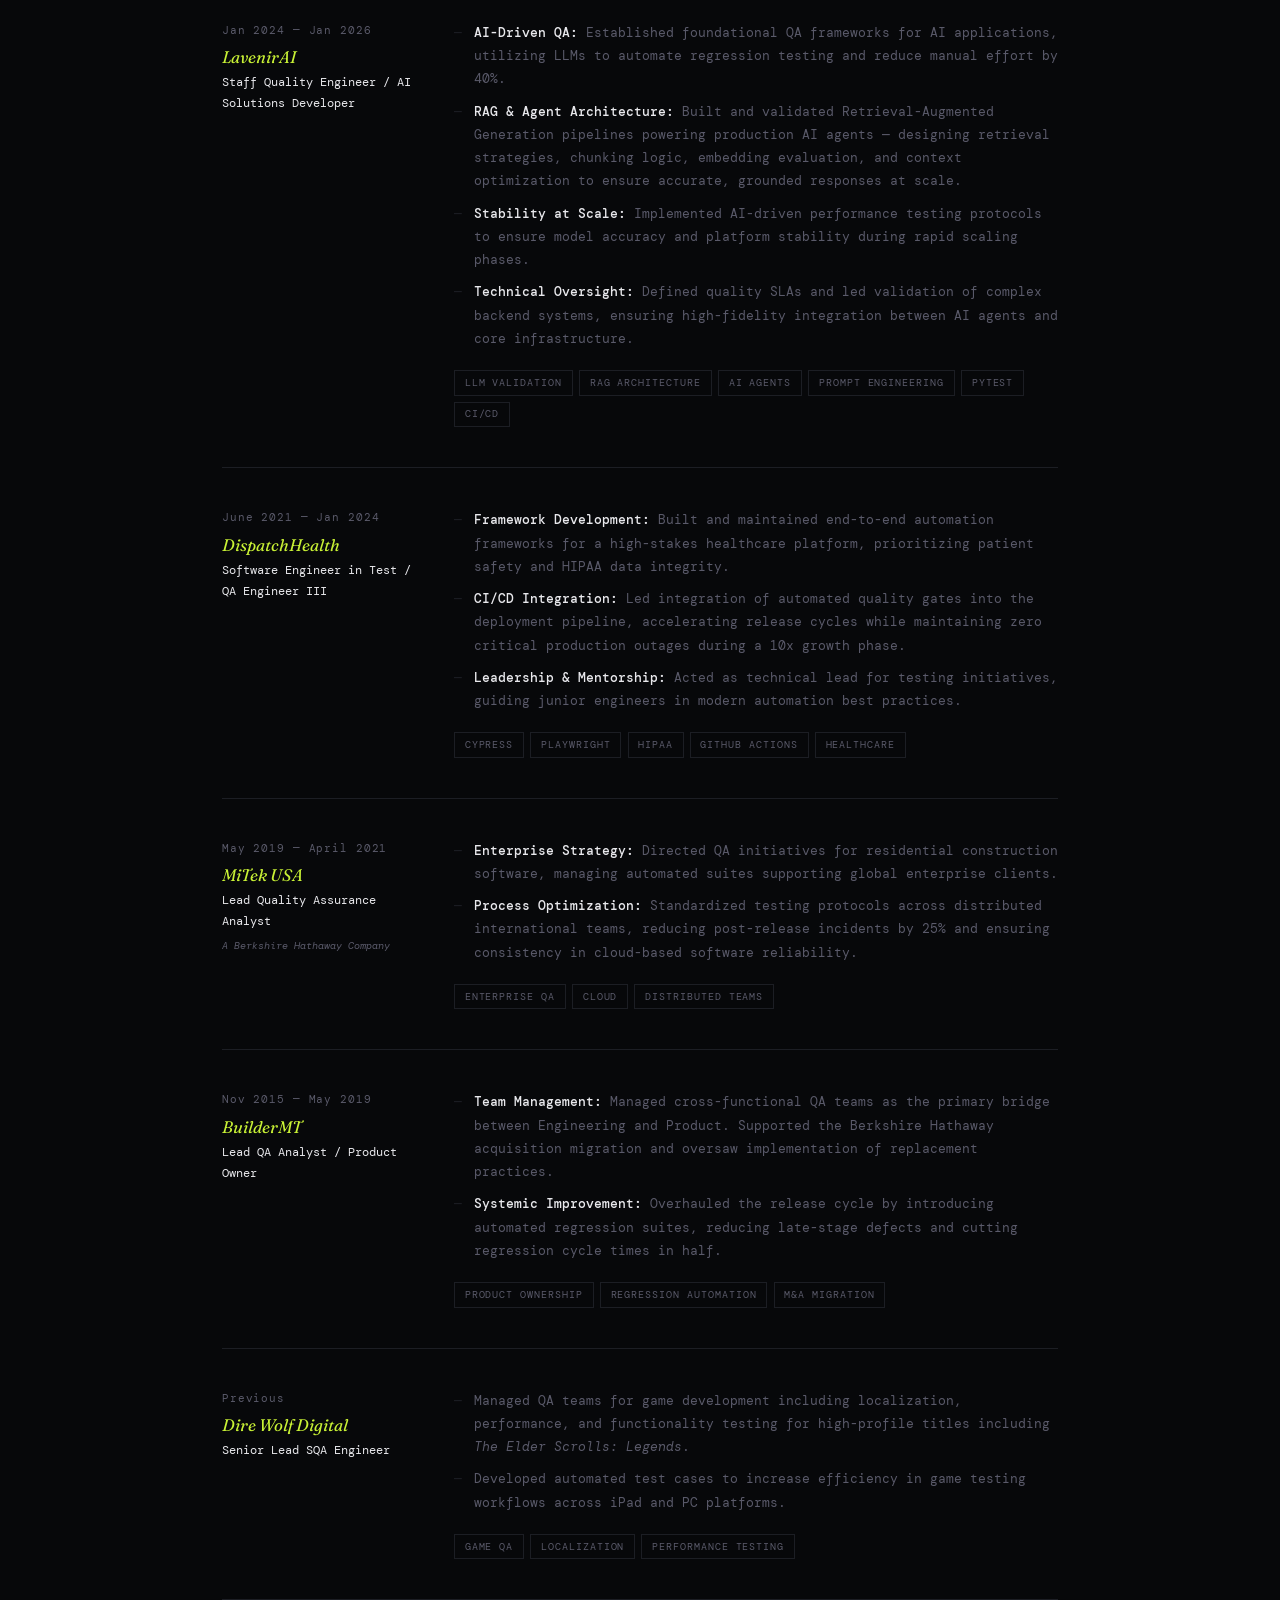
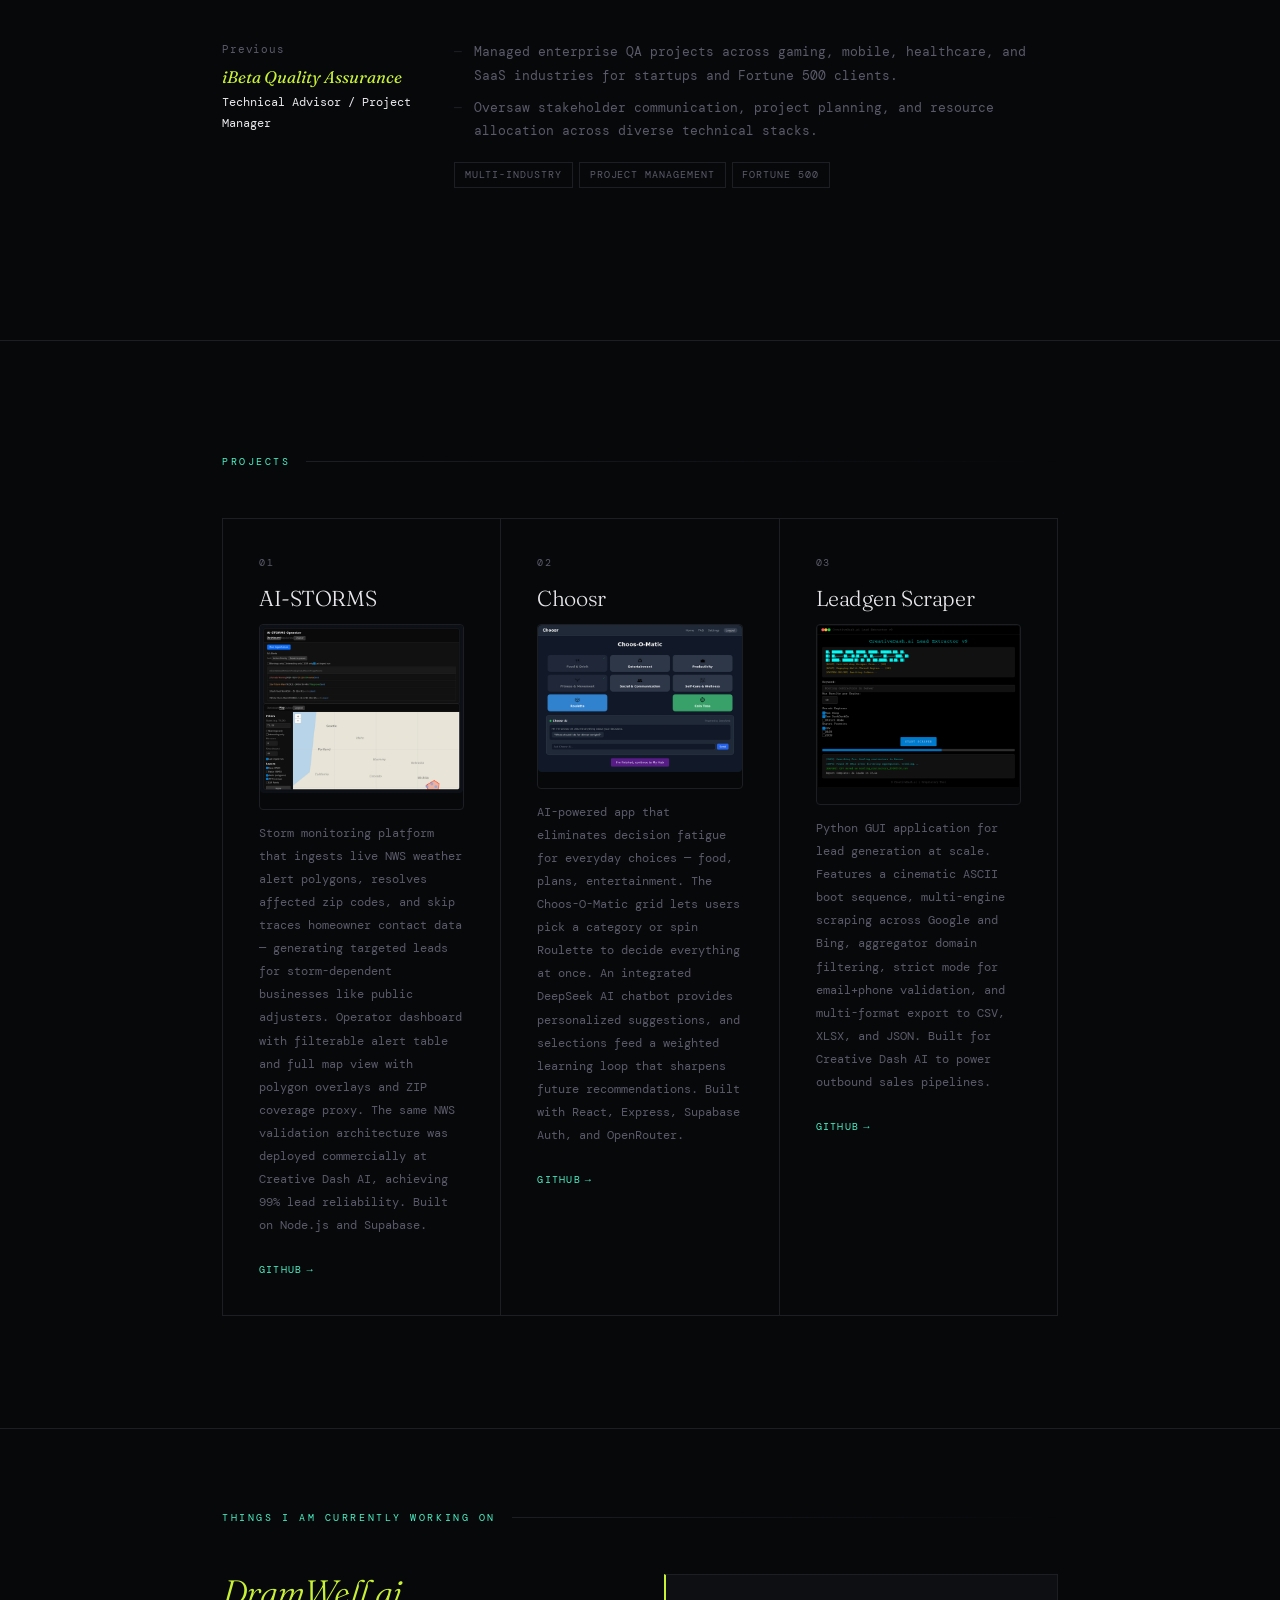
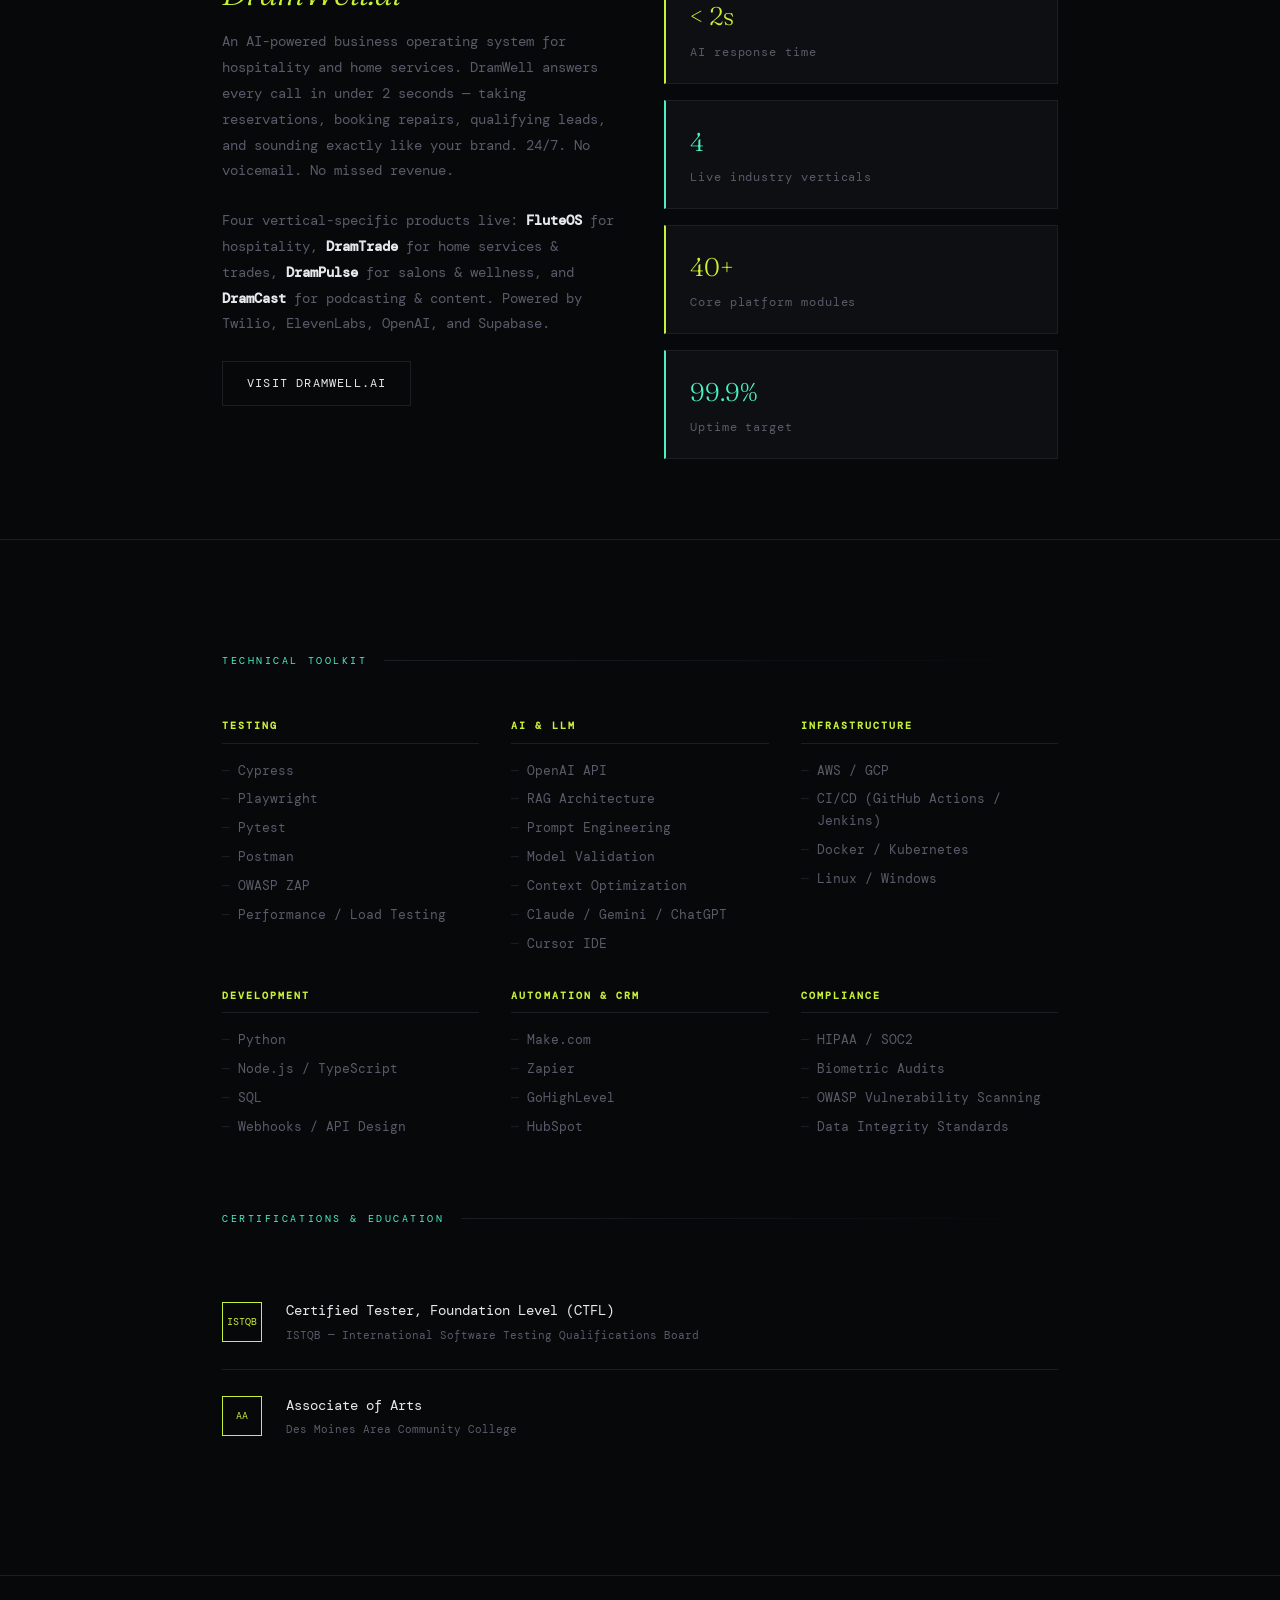
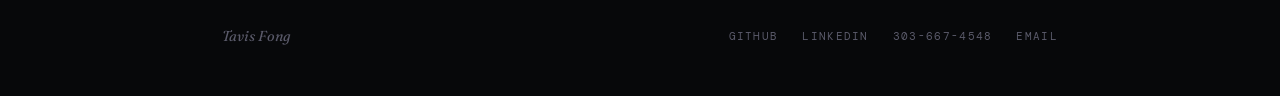
==== commit 7f0af29a: "Remove Demo" ====
--- a/index.html
+++ b/index.html
@@ -718,7 +718,6 @@
           <p class="project-desc">AI-powered app that eliminates decision fatigue for everyday choices &mdash; food, plans, entertainment. The Choos-O-Matic grid lets users pick a category or spin Roulette to decide everything at once. An integrated DeepSeek AI chatbot provides personalized suggestions, and selections feed a weighted learning loop that sharpens future recommendations. Built with React, Express, Supabase Auth, and OpenRouter.</p>
           <div class="project-links">
             <a href="https://github.com/Cannamander/Choosr" target="_blank" class="project-link">GitHub</a>
-            <a href="https://choosr.vercel.app" target="_blank" class="project-link">Live</a>
           </div>
         </div>
 
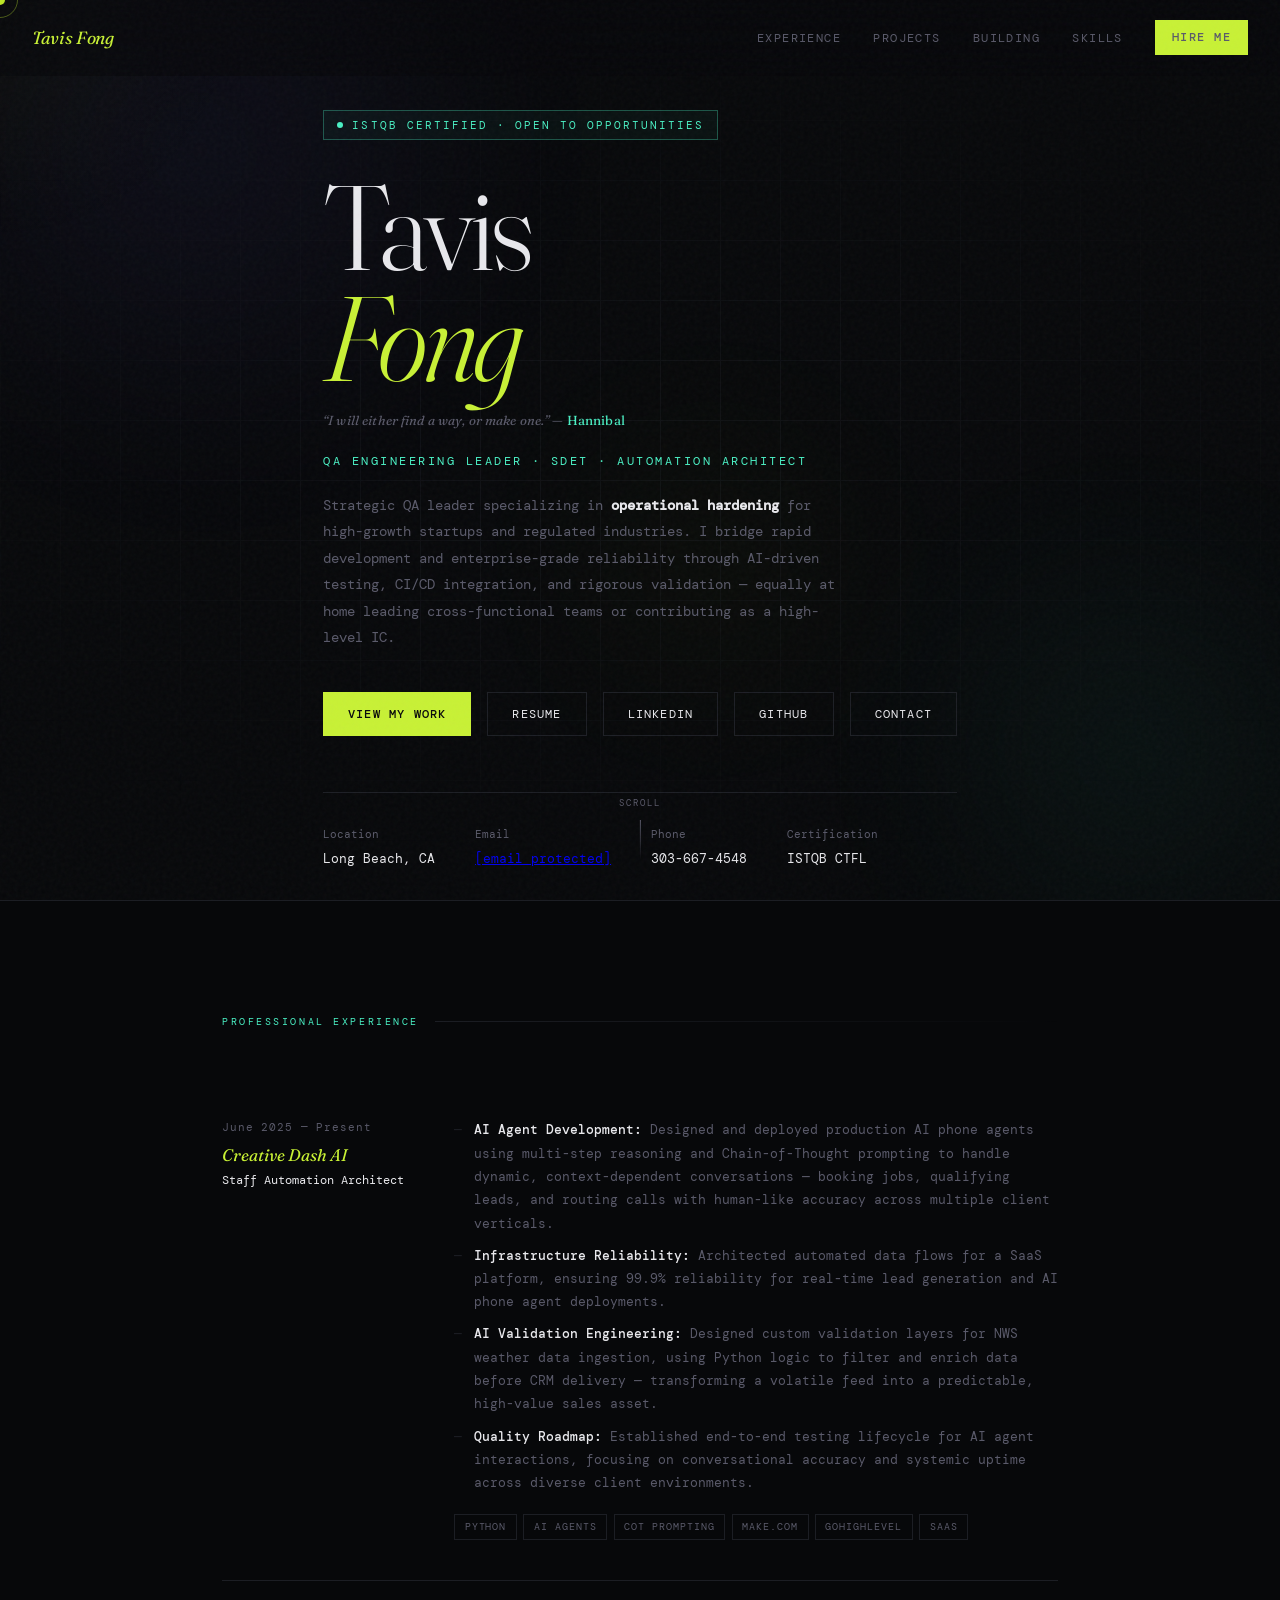
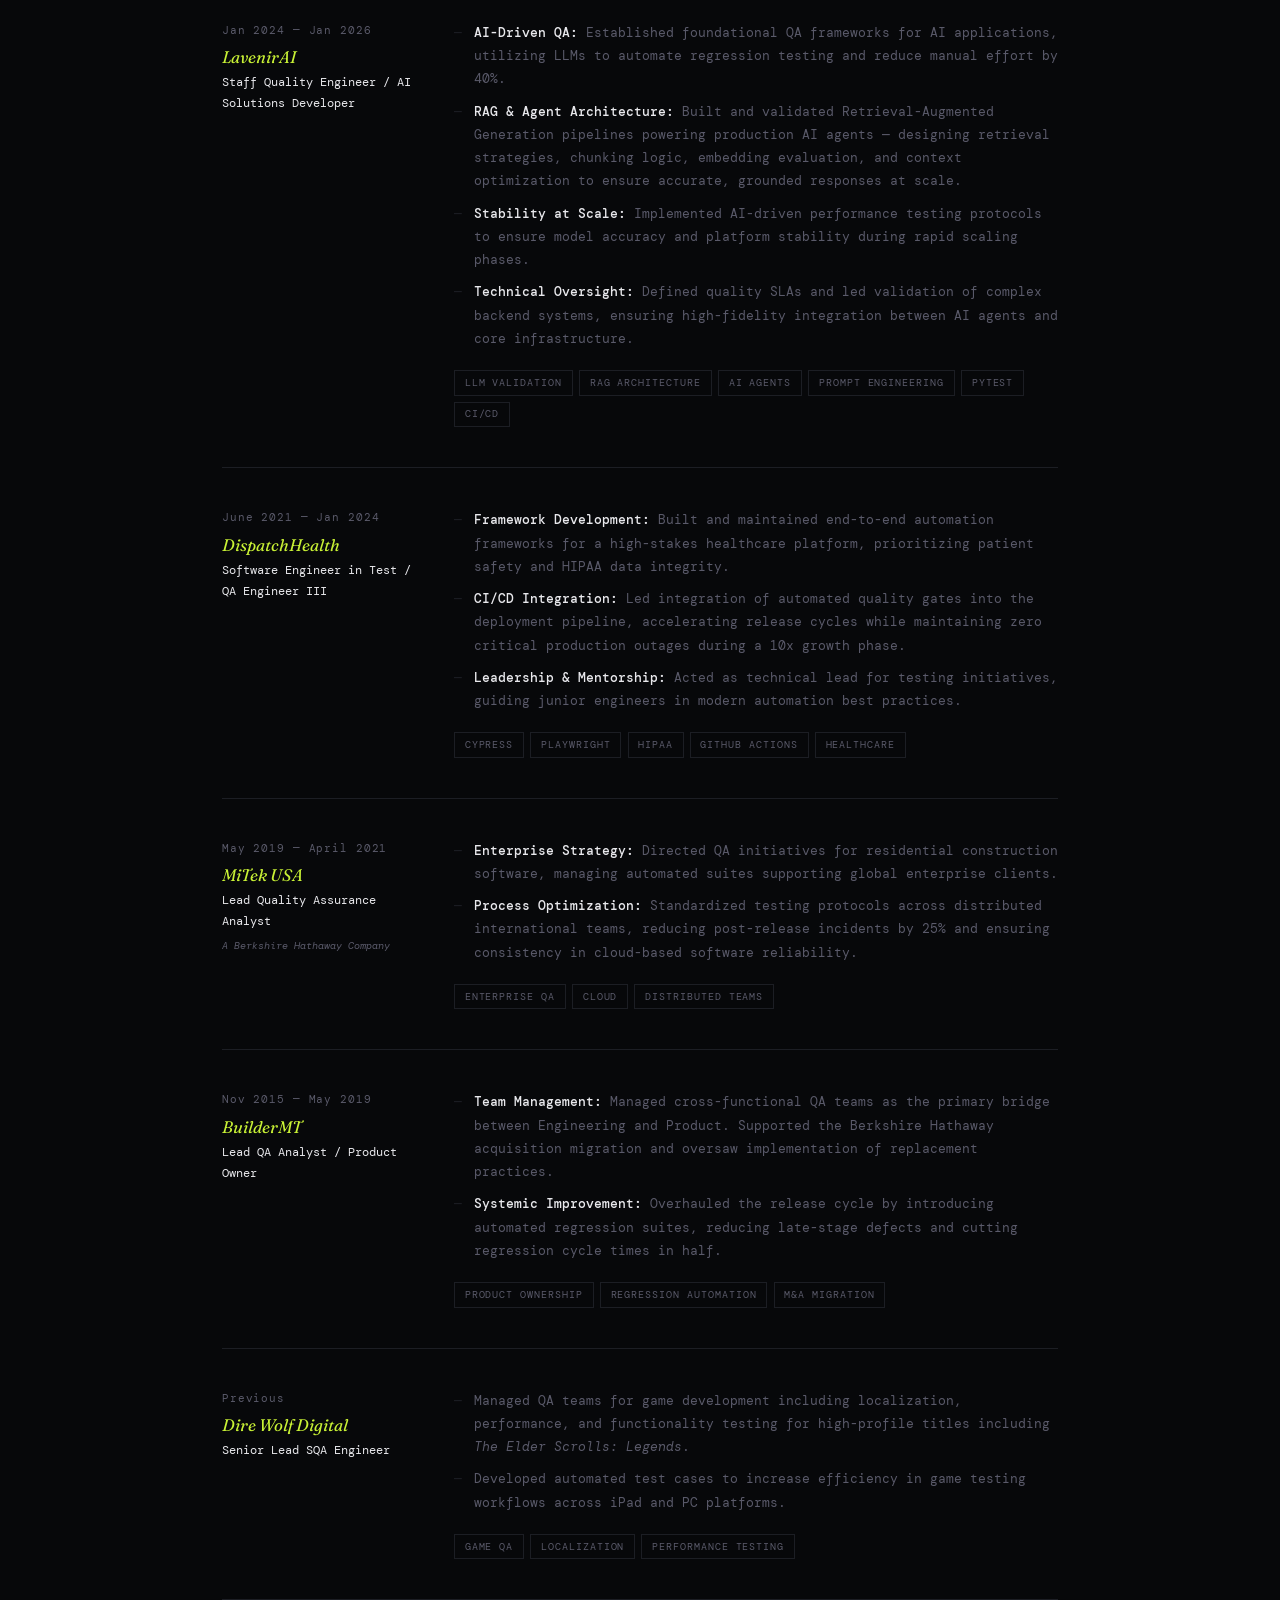
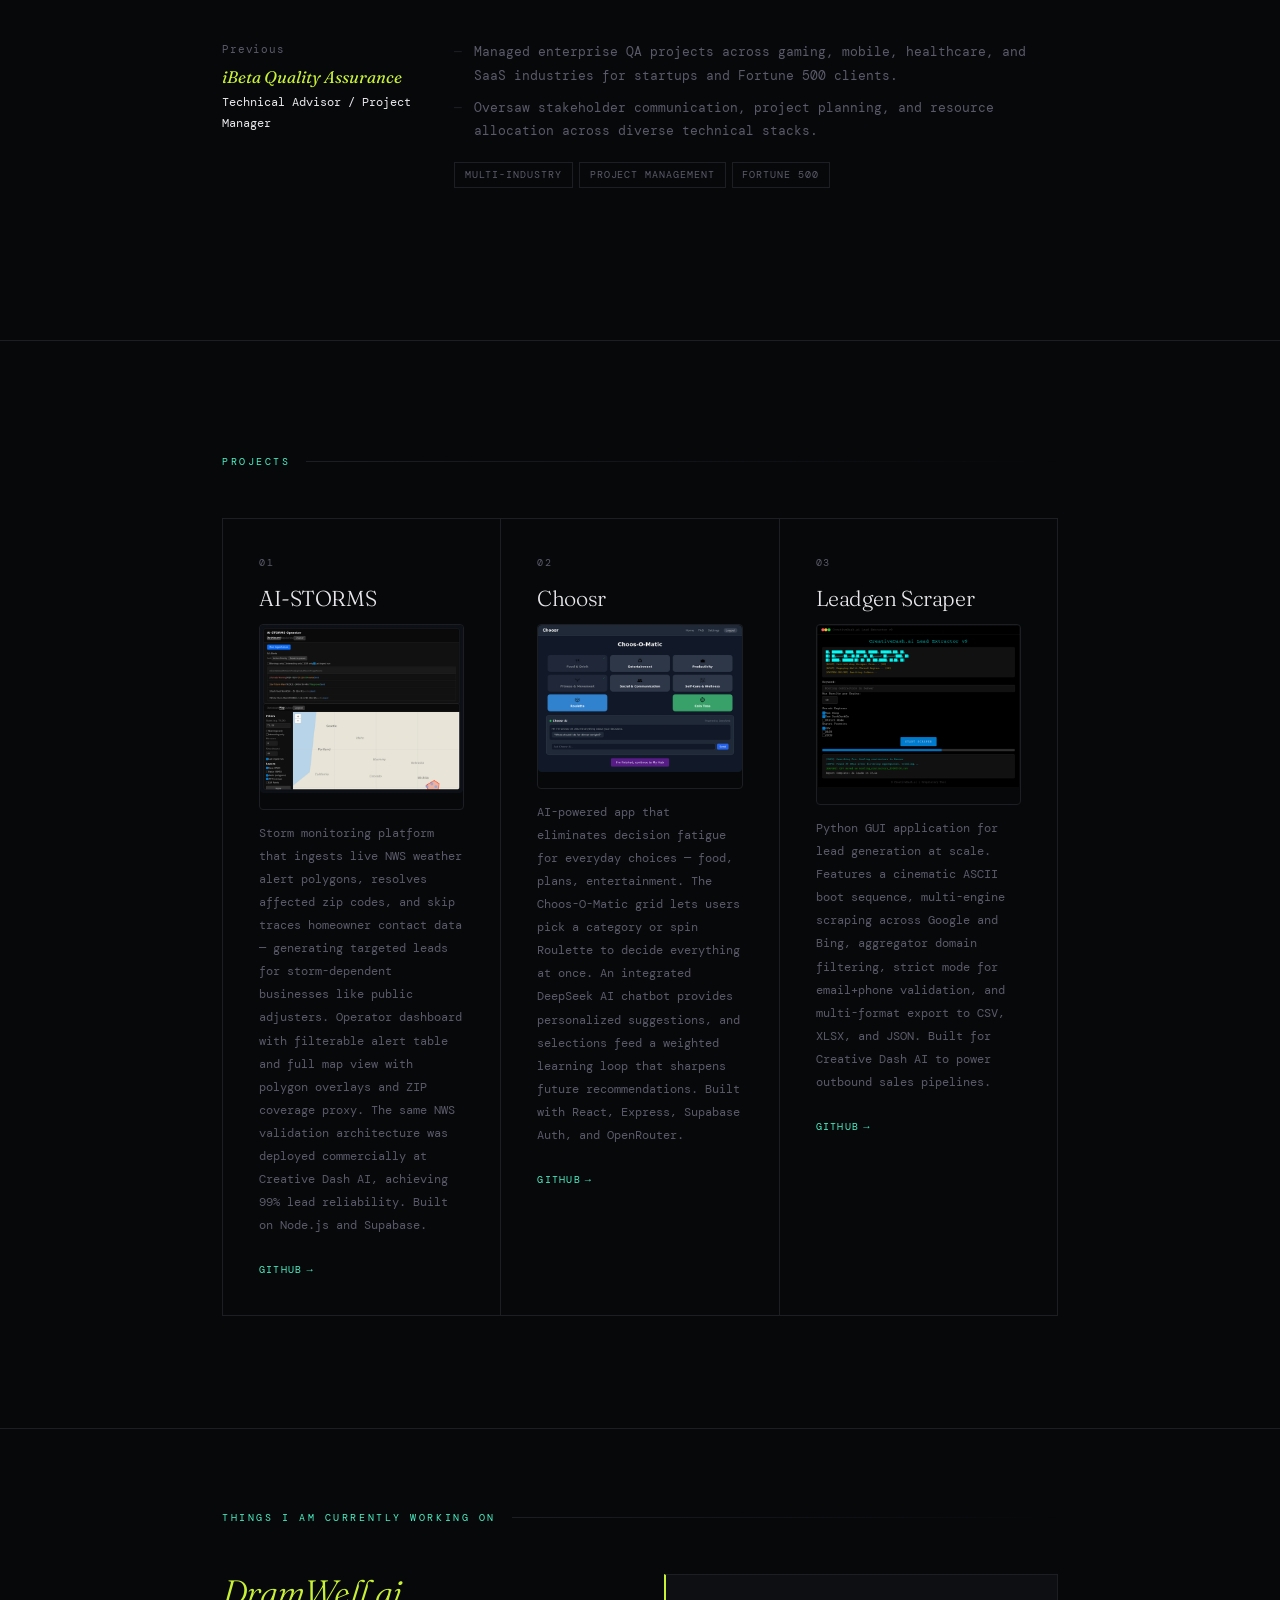
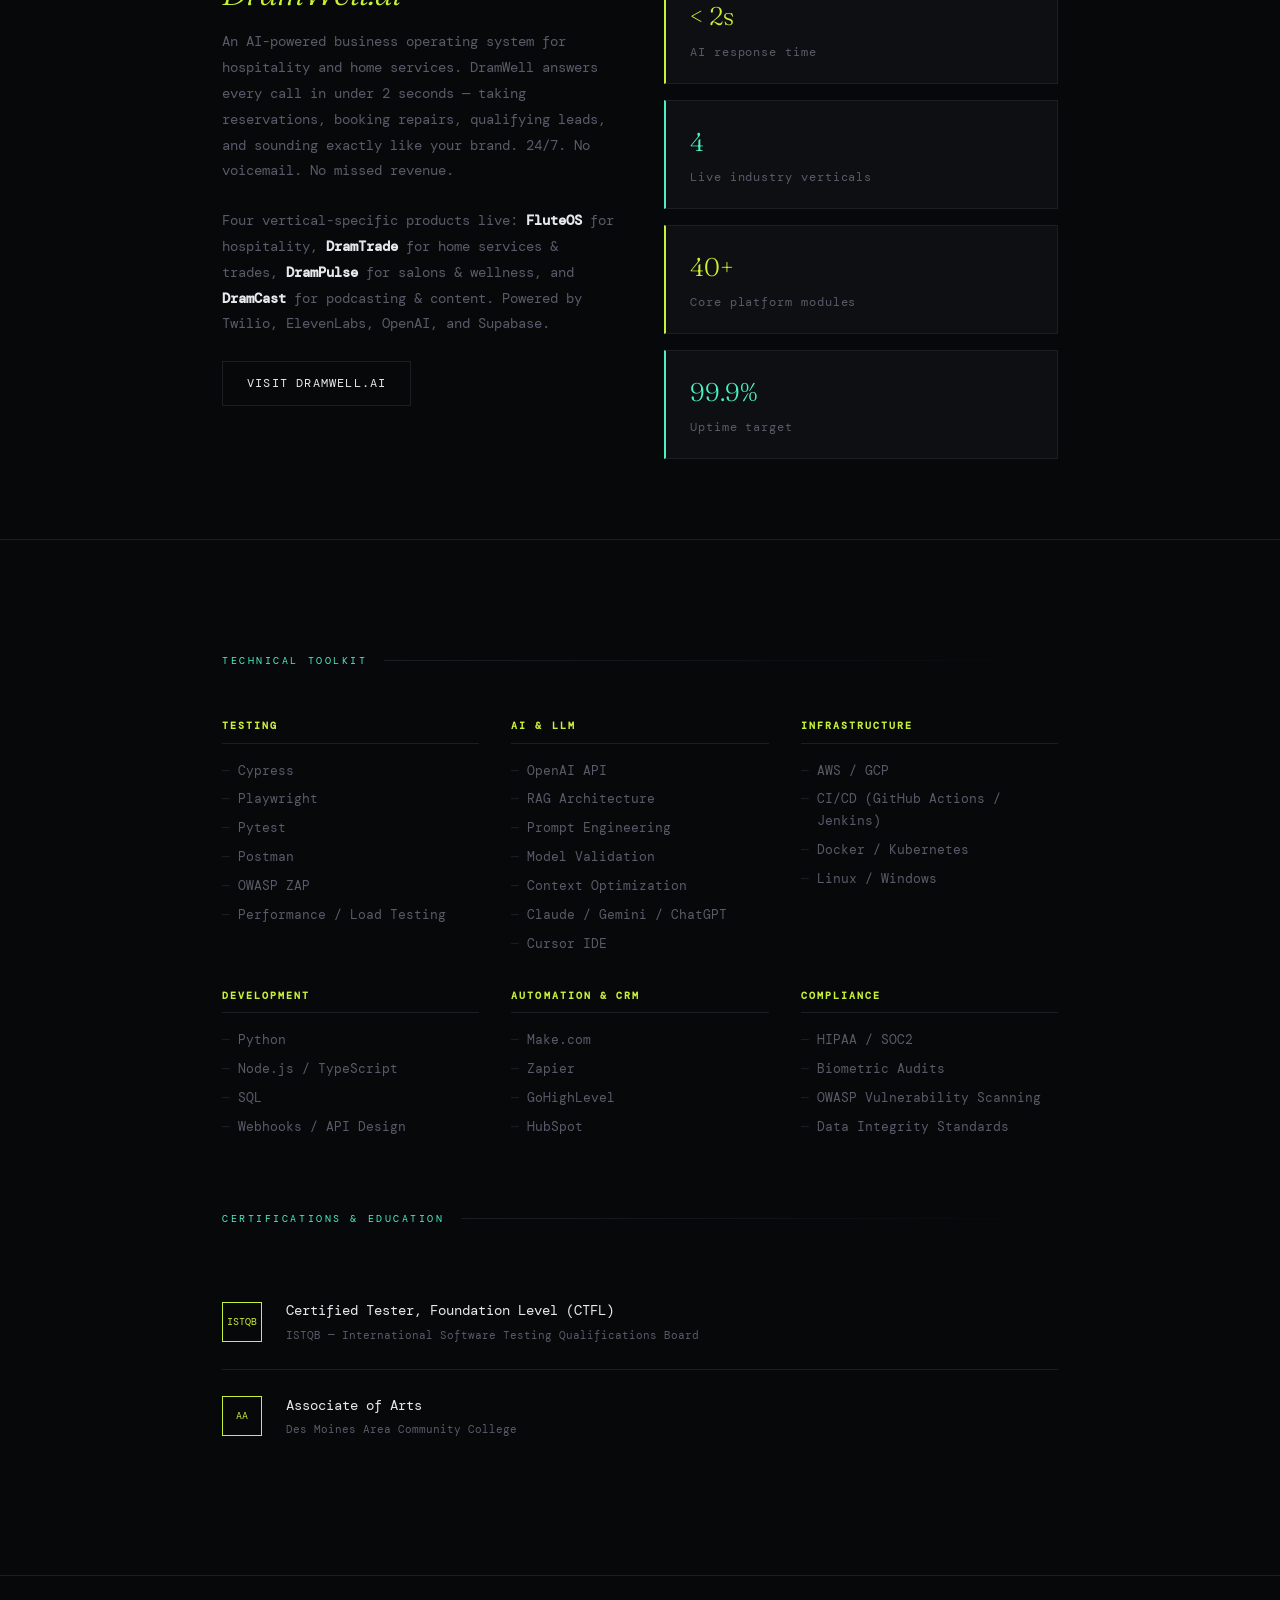
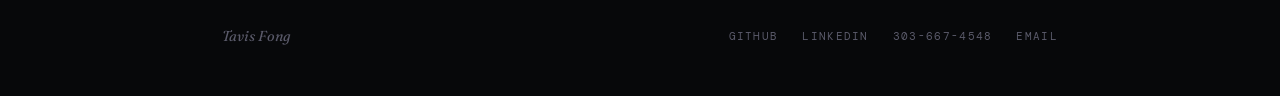
==== commit 4009602b: "resume" ====
--- a/index.html
+++ b/index.html
@@ -541,6 +541,7 @@
       <p class="hero-sub">Strategic QA leader specializing in <strong>operational hardening</strong> for high-growth startups and regulated industries. I bridge rapid development and enterprise-grade reliability through AI-driven testing, CI/CD integration, and rigorous validation &mdash; equally at home leading cross-functional teams or contributing as a high-level IC.</p>
       <div class="hero-actions">
         <a href="#experience" class="btn btn-primary">View my work</a>
+        <a href="assets/tavis-fong-code-resume.pdf" target="_blank" rel="noopener noreferrer" class="btn">Resume</a>
         <a href="https://linkedin.com/in/tavisfong" target="_blank" class="btn">LinkedIn</a>
         <a href="https://github.com/Cannamander" target="_blank" class="btn">GitHub</a>
         <a href="/cdn-cgi/l/email-protection#582c392e312b3e37363f183f35393134763b3735" class="btn">Contact</a>
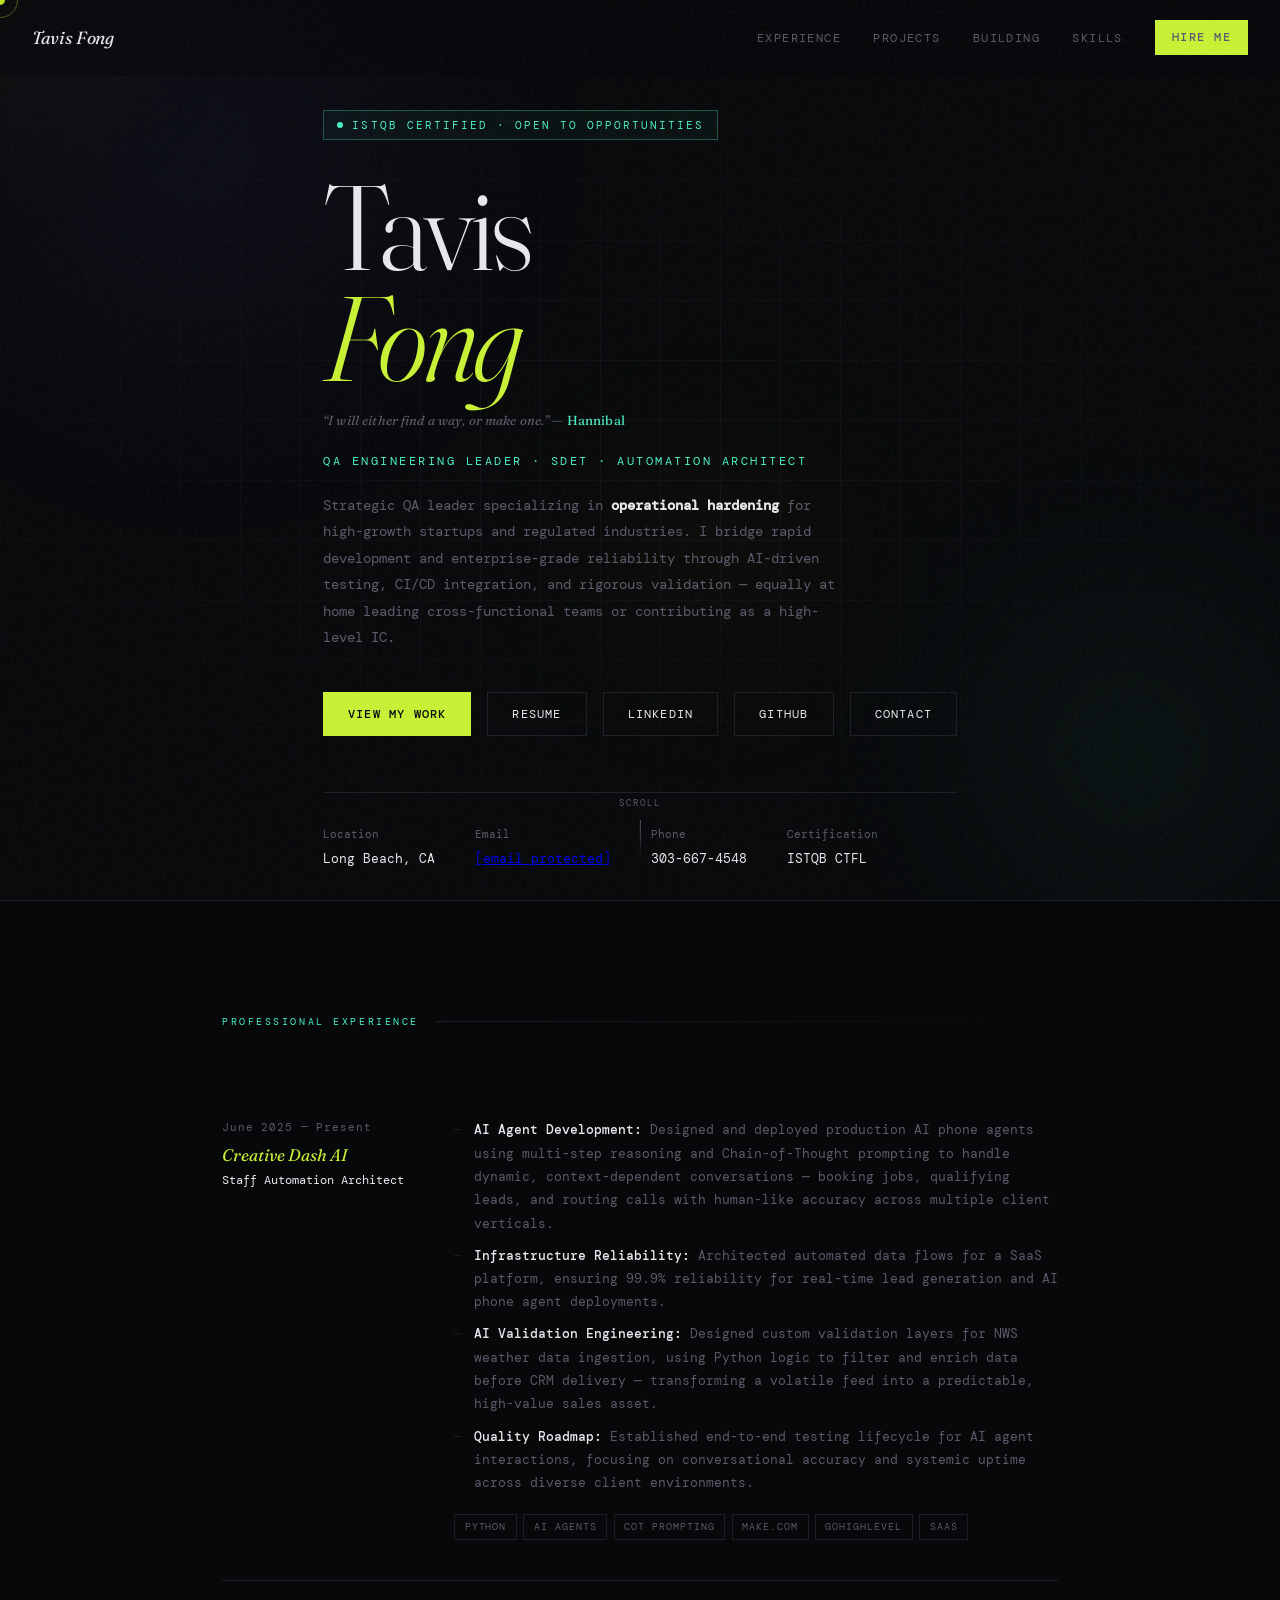
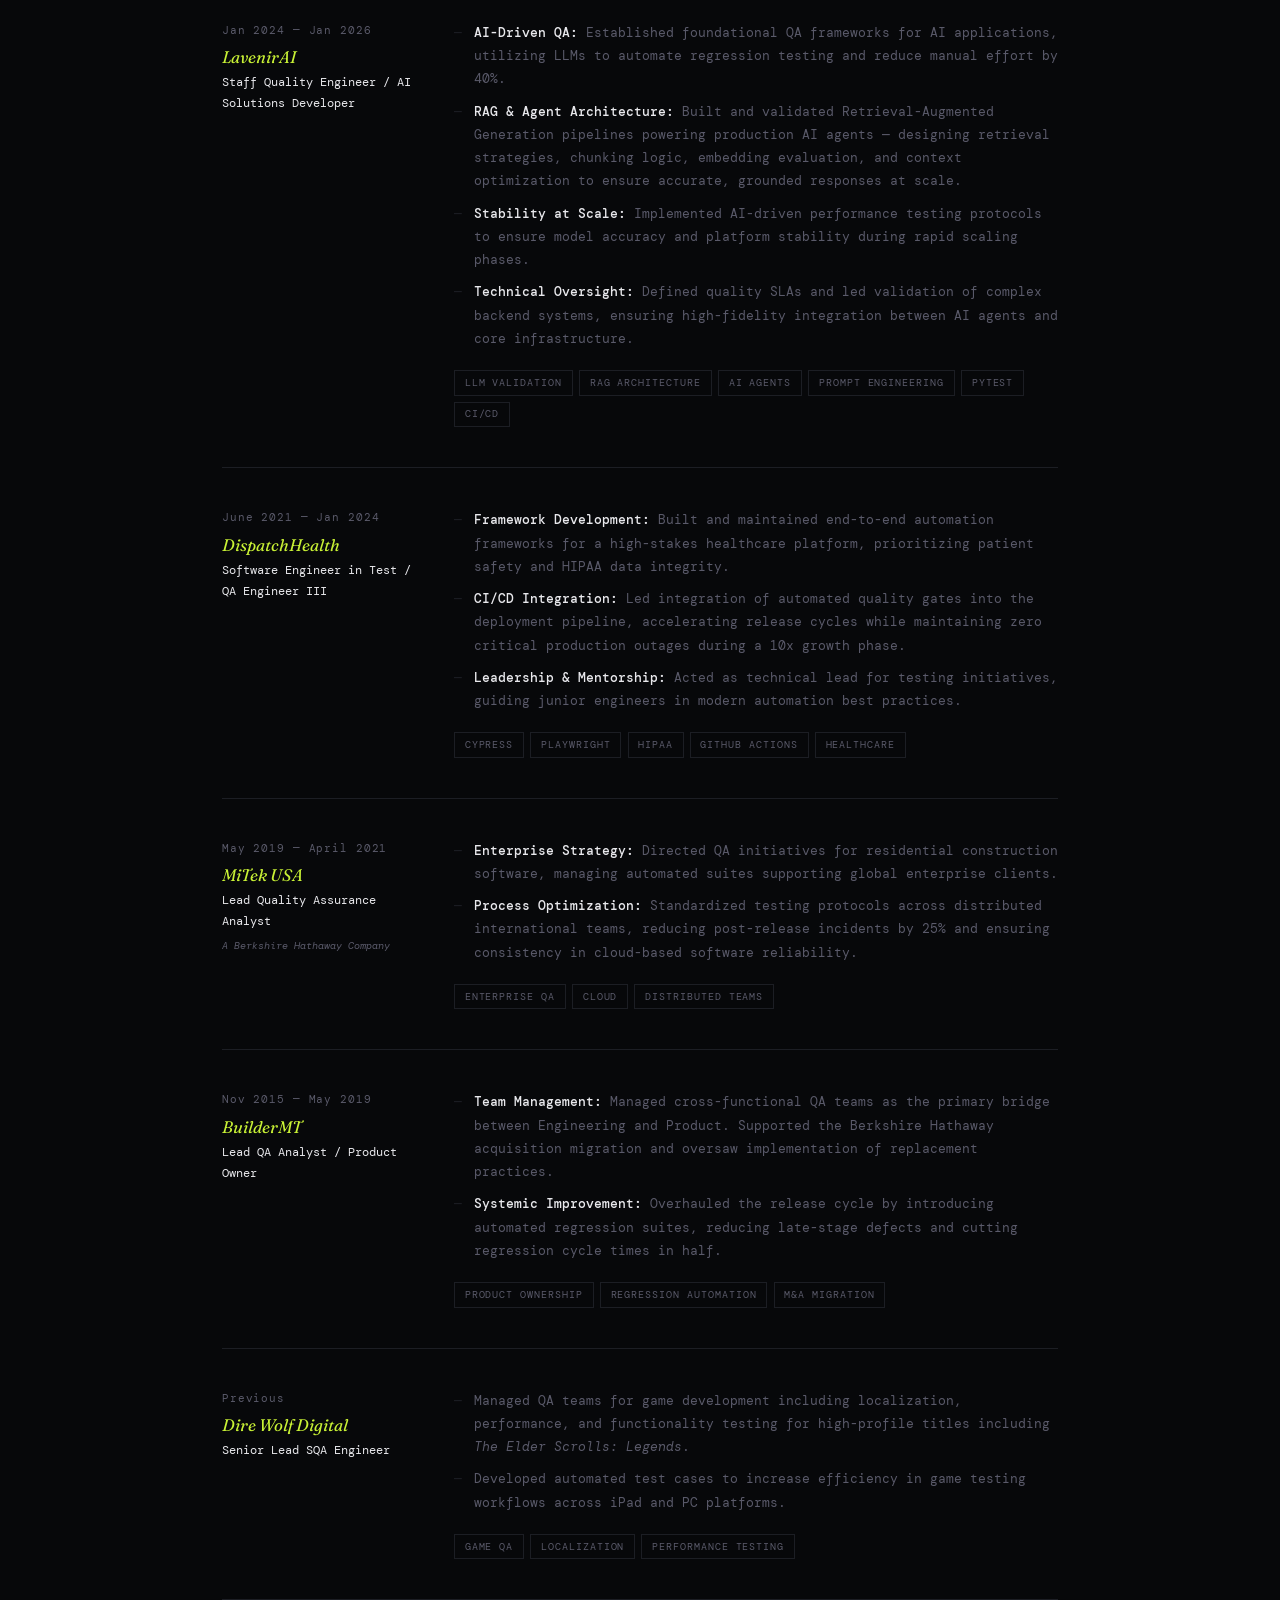
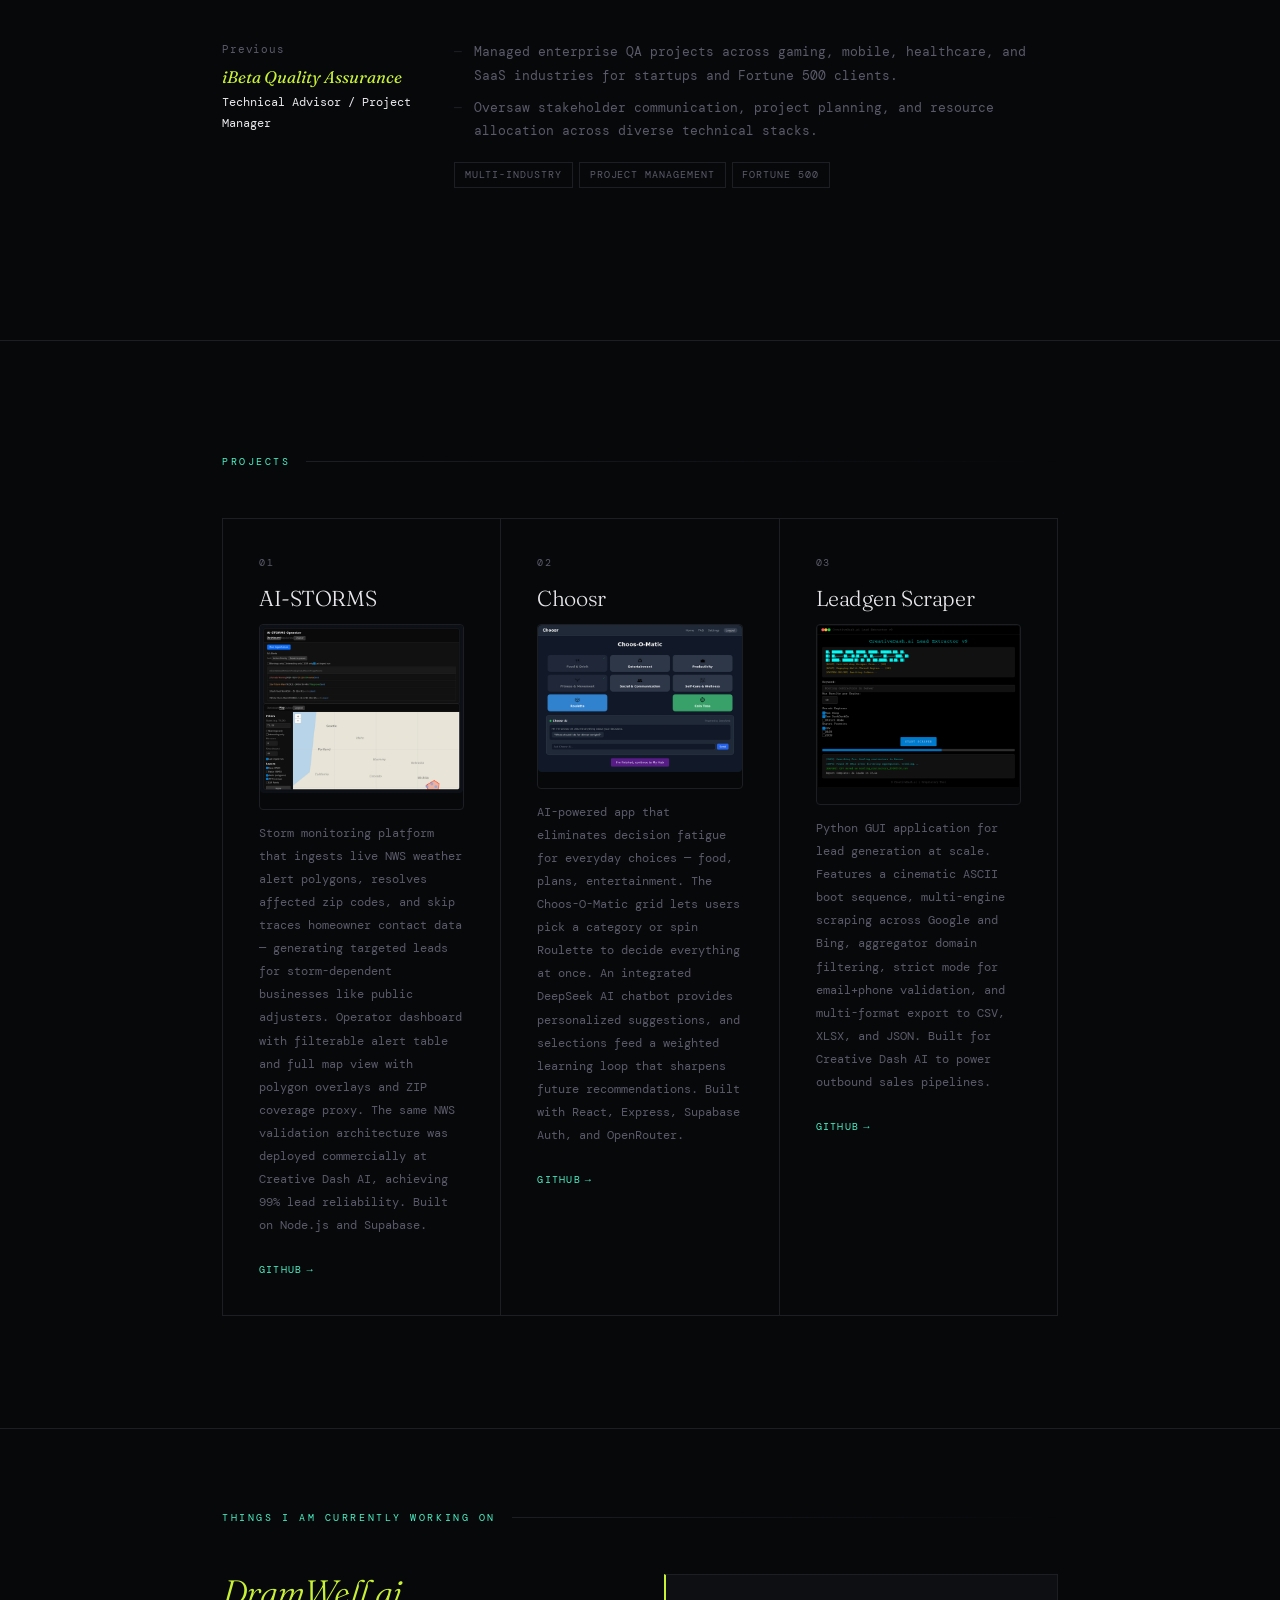
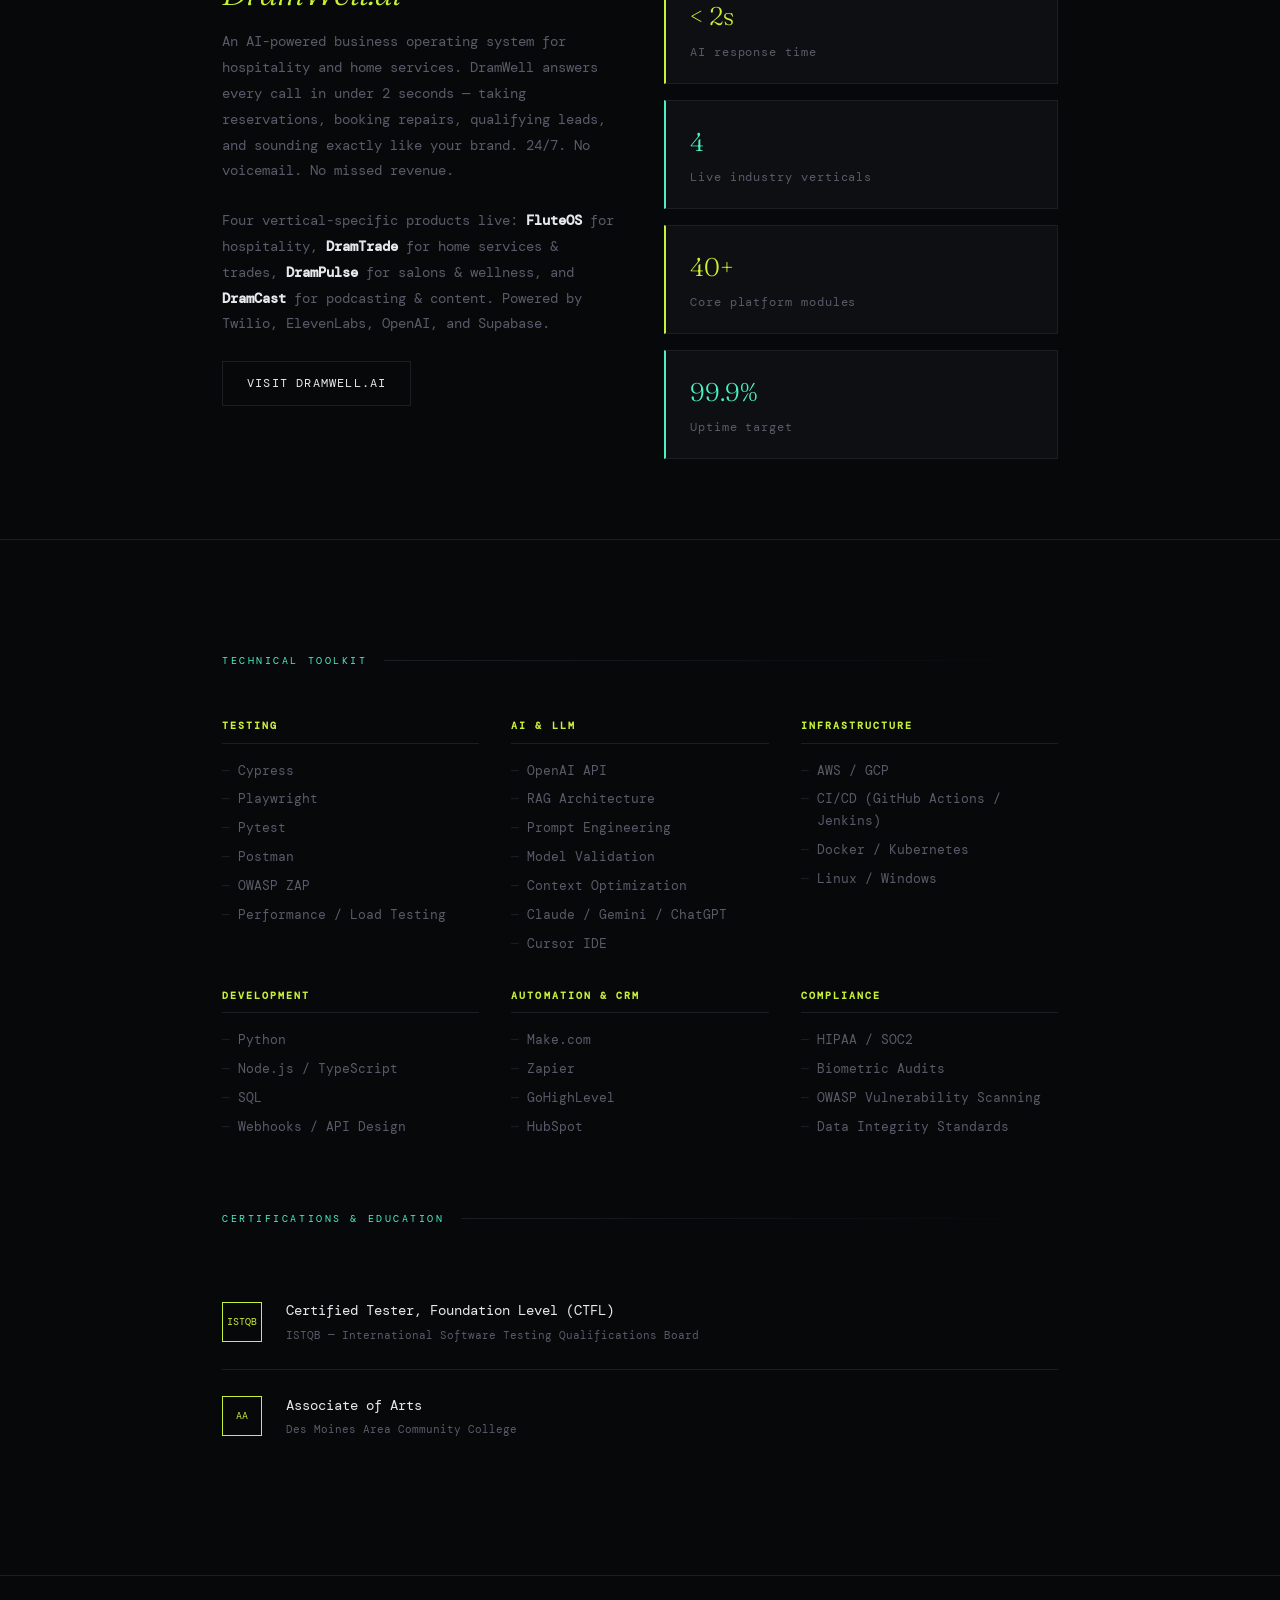
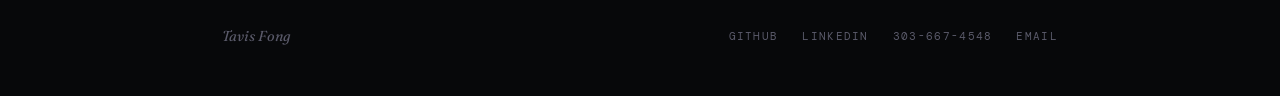
==== commit d1c78c8b: "resume fix" ====
--- a/index.html
+++ b/index.html
@@ -5,503 +5,7 @@
   <meta name="viewport" content="width=device-width, initial-scale=1.0"/>
   <title>Tavis Fong - QA Engineering Leader</title>
   <link href="https://fonts.googleapis.com/css2?family=DM+Mono:ital,wght@0,300;0,400;0,500;1,300&family=Fraunces:ital,opsz,wght@0,9..144,300;0,9..144,600;1,9..144,300&display=swap" rel="stylesheet"/>
-  <style>
-    *, *::before, *::after { box-sizing: border-box; margin: 0; padding: 0; }
-
-    :root {
-      --bg: #07080a;
-      --surface: #0e0f12;
-      --border: #1c1e24;
-      --accent: #c8f135;
-      --accent2: #4af0c4;
-      --accent3: #7b6cff;
-      --text: #e8e8ec;
-      --muted: #5a5a6a;
-      --mono: 'DM Mono', monospace;
-      --serif: 'Fraunces', Georgia, serif;
-    }
-
-    html { scroll-behavior: smooth; }
-
-    body {
-      background: var(--bg);
-      color: var(--text);
-      font-family: var(--mono);
-      font-size: 14px;
-      line-height: 1.7;
-      overflow-x: hidden;
-    }
-
-    /* =====================
-       MESH BACKGROUND
-    ===================== */
-    .mesh-bg {
-      position: fixed;
-      inset: 0;
-      z-index: 0;
-      pointer-events: none;
-      overflow: hidden;
-    }
-    .orb {
-      position: absolute;
-      border-radius: 50%;
-      filter: blur(100px);
-    }
-    .orb-1 {
-      width: 700px; height: 700px;
-      background: radial-gradient(circle, var(--accent3), transparent 70%);
-      top: -200px; left: -150px;
-      opacity: 0.07;
-      animation: float1 20s ease-in-out infinite alternate;
-    }
-    .orb-2 {
-      width: 500px; height: 500px;
-      background: radial-gradient(circle, var(--accent2), transparent 70%);
-      bottom: -100px; right: -100px;
-      opacity: 0.07;
-      animation: float2 25s ease-in-out infinite alternate;
-    }
-    .orb-3 {
-      width: 400px; height: 400px;
-      background: radial-gradient(circle, var(--accent), transparent 70%);
-      top: 40%; left: 40%;
-      opacity: 0.04;
-      animation: float3 30s ease-in-out infinite alternate;
-    }
-    @keyframes float1 {
-      from { transform: translate(0,0) scale(1); }
-      to { transform: translate(180px,280px) scale(1.25); }
-    }
-    @keyframes float2 {
-      from { transform: translate(0,0) scale(1.1); }
-      to { transform: translate(-220px,-180px) scale(0.85); }
-    }
-    @keyframes float3 {
-      from { transform: translate(0,0) scale(1); }
-      to { transform: translate(120px,-160px) scale(1.15); }
-    }
-
-    /* Grain */
-    .grain {
-      position: fixed;
-      inset: 0;
-      z-index: 9998;
-      pointer-events: none;
-      background-image: url("data:image/svg+xml,%3Csvg viewBox='0 0 256 256' xmlns='http://www.w3.org/2000/svg'%3E%3Cfilter id='n'%3E%3CfeTurbulence type='fractalNoise' baseFrequency='0.9' numOctaves='4' stitchTiles='stitch'/%3E%3C/filter%3E%3Crect width='100%25' height='100%25' filter='url(%23n)' opacity='0.035'/%3E%3C/svg%3E");
-    }
-
-    /* =====================
-       CURSOR - isolated
-    ===================== */
-    .cur {
-      position: fixed;
-      border-radius: 50%;
-      pointer-events: none;
-      z-index: 99999;
-      transform: translate(-50%,-50%);
-      display: none;
-    }
-    .cur-dot {
-      width: 10px; height: 10px;
-      background: var(--accent);
-      mix-blend-mode: difference;
-      transition: width 0.2s, height 0.2s;
-    }
-    .cur-ring {
-      width: 36px; height: 36px;
-      border: 1px solid rgba(200,241,53,0.35);
-      z-index: 99997;
-    }
-    .cur-glow {
-      width: 500px; height: 500px;
-      background: radial-gradient(circle, rgba(200,241,53,0.03) 0%, transparent 70%);
-      z-index: 1;
-    }
-
-    /* =====================
-       LAYOUT
-    ===================== */
-    .container {
-      max-width: 900px;
-      margin: 0 auto;
-      padding: 0 2rem;
-      position: relative;
-      z-index: 2;
-    }
-
-    /* =====================
-       NAV
-    ===================== */
-    nav {
-      position: fixed;
-      top: 0; left: 0; right: 0;
-      z-index: 1000;
-      padding: 1.25rem 2rem;
-      display: flex;
-      justify-content: space-between;
-      align-items: center;
-      background: rgba(7,8,10,0.6);
-      backdrop-filter: blur(20px);
-      border-bottom: 1px solid transparent;
-      transition: background 0.4s, border-color 0.4s;
-    }
-    nav.scrolled { background: rgba(7,8,10,0.95); border-bottom-color: var(--border); }
-    .nav-logo {
-      font-family: var(--serif);
-      font-size: 1.1rem;
-      font-style: italic;
-      color: var(--accent);
-      letter-spacing: -0.02em;
-    }
-    .nav-links { display: flex; gap: 2rem; list-style: none; align-items: center; }
-    .nav-links a {
-      color: var(--muted);
-      text-decoration: none;
-      font-size: 0.75rem;
-      letter-spacing: 0.12em;
-      text-transform: uppercase;
-      transition: color 0.2s;
-      position: relative;
-    }
-    .nav-links a::after {
-      content: '';
-      position: absolute;
-      bottom: -3px; left: 0;
-      width: 100%; height: 1px;
-      background: var(--accent);
-      transform: scaleX(0);
-      transform-origin: left;
-      transition: transform 0.3s;
-    }
-    .nav-links a:hover { color: var(--text); }
-    .nav-links a:hover::after { transform: scaleX(1); }
-    .nav-links a.active { color: var(--text); }
-    .nav-links a.active::after { transform: scaleX(1); }
-
-    .btn {
-      display: inline-block;
-      padding: 0.7rem 1.5rem;
-      font-family: var(--mono);
-      font-size: 0.75rem;
-      letter-spacing: 0.1em;
-      text-transform: uppercase;
-      text-decoration: none;
-      border: 1px solid var(--border);
-      color: var(--text);
-      transition: border-color 0.25s, color 0.25s, background 0.25s;
-      background: transparent;
-    }
-    .btn:hover { border-color: var(--accent); color: var(--accent); background: rgba(200,241,53,0.04); }
-    .btn-primary { background: var(--accent); color: var(--bg); border-color: var(--accent); font-weight: 500; }
-    .btn-primary:hover { background: transparent; color: var(--accent); }
-
-    /* =====================
-       HERO
-    ===================== */
-    .hero {
-      min-height: 100vh;
-      display: flex;
-      align-items: center;
-      padding-top: 5rem;
-      position: relative;
-      overflow: hidden;
-    }
-    .hero-grid {
-      position: absolute;
-      inset: 0;
-      background-image:
-        linear-gradient(var(--border) 1px, transparent 1px),
-        linear-gradient(90deg, var(--border) 1px, transparent 1px);
-      background-size: 60px 60px;
-      opacity: 0.4;
-      mask-image: radial-gradient(ellipse 80% 60% at 50% 50%, black 20%, transparent 80%);
-    }
-    .hero-content { position: relative; z-index: 2; }
-
-    .hero-tag {
-      display: inline-flex;
-      align-items: center;
-      gap: 0.6rem;
-      font-size: 0.7rem;
-      letter-spacing: 0.18em;
-      text-transform: uppercase;
-      color: var(--accent2);
-      border: 1px solid rgba(74,240,196,0.3);
-      padding: 0.3rem 0.8rem;
-      margin-bottom: 2rem;
-      background: rgba(74,240,196,0.04);
-    }
-    .live-dot {
-      width: 6px; height: 6px;
-      border-radius: 50%;
-      background: var(--accent2);
-      flex-shrink: 0;
-      animation: livePulse 2s infinite;
-    }
-    @keyframes livePulse {
-      0%, 100% { opacity: 1; box-shadow: 0 0 0 0 rgba(74,240,196,0.4); }
-      50% { opacity: 0.5; box-shadow: 0 0 0 5px rgba(74,240,196,0); }
-    }
-
-    .hero h1 {
-      font-family: var(--serif);
-      font-size: clamp(3.5rem, 10vw, 7.5rem);
-      font-weight: 300;
-      line-height: 0.92;
-      letter-spacing: -0.03em;
-      margin-bottom: 1rem;
-    }
-    .hero h1 em { font-style: italic; color: var(--accent); }
-
-    .hero-quote {
-      font-family: var(--serif);
-      font-style: italic;
-      font-size: 0.82rem;
-      color: var(--muted);
-      margin-bottom: 1.25rem;
-      letter-spacing: 0.01em;
-    }
-    .hero-quote em { color: var(--accent2); font-style: normal; }
-
-    .hero-role {
-      font-size: 0.78rem;
-      letter-spacing: 0.2em;
-      text-transform: uppercase;
-      color: var(--accent2);
-      margin-bottom: 1.25rem;
-    }
-    .hero-sub {
-      font-size: 0.85rem;
-      color: var(--muted);
-      max-width: 520px;
-      margin-bottom: 2.5rem;
-      line-height: 1.95;
-    }
-    .hero-sub strong { color: var(--text); }
-    .hero-actions { display: flex; gap: 1rem; flex-wrap: wrap; }
-    .hero-meta {
-      display: flex;
-      gap: 2.5rem;
-      flex-wrap: wrap;
-      margin-top: 3.5rem;
-      padding-top: 2rem;
-      border-top: 1px solid var(--border);
-    }
-    .hero-meta-item { font-size: 0.7rem; color: var(--muted); }
-    .hero-meta-item span { display: block; color: var(--text); font-size: 0.8rem; margin-top: 0.25rem; }
-
-    .scroll-hint {
-      position: absolute;
-      bottom: 2.5rem; left: 50%;
-      transform: translateX(-50%);
-      display: flex;
-      flex-direction: column;
-      align-items: center;
-      gap: 0.5rem;
-      z-index: 2;
-    }
-    .scroll-hint span { font-size: 0.58rem; letter-spacing: 0.22em; text-transform: uppercase; color: var(--muted); }
-    .scroll-line {
-      width: 1px; height: 40px;
-      background: linear-gradient(to bottom, var(--muted), transparent);
-      animation: scrollAnim 2s ease-in-out infinite;
-    }
-    @keyframes scrollAnim {
-      0% { transform: scaleY(0); transform-origin: top; }
-      49% { transform: scaleY(1); transform-origin: top; }
-      50% { transform: scaleY(1); transform-origin: bottom; }
-      100% { transform: scaleY(0); transform-origin: bottom; }
-    }
-
-    /* =====================
-       SECTIONS
-    ===================== */
-    section { padding: 7rem 0; border-top: 1px solid var(--border); position: relative; z-index: 2; }
-
-    .section-label {
-      font-size: 0.64rem;
-      letter-spacing: 0.25em;
-      text-transform: uppercase;
-      color: var(--accent2);
-      margin-bottom: 3rem;
-      display: flex;
-      align-items: center;
-      gap: 1rem;
-    }
-    .section-label::after { content: ''; flex: 1; height: 1px; background: linear-gradient(to right, var(--border), transparent); }
-
-    /* Scroll reveal - additive only, content visible without it */
-    .will-reveal {
-      transition: opacity 0.75s cubic-bezier(0.16,1,0.3,1), transform 0.75s cubic-bezier(0.16,1,0.3,1);
-    }
-    .will-reveal.from-bottom { transform: translateY(28px); opacity: 0; }
-    .will-reveal.from-left { transform: translateX(-22px); opacity: 0; }
-    .will-reveal.from-right { transform: translateX(22px); opacity: 0; }
-    .will-reveal.revealed { transform: none !important; opacity: 1 !important; }
-
-    .d1 { transition-delay: 0.04s; }
-    .d2 { transition-delay: 0.1s; }
-    .d3 { transition-delay: 0.17s; }
-    .d4 { transition-delay: 0.24s; }
-
-    /* =====================
-       EXPERIENCE
-    ===================== */
-    .exp-item {
-      display: grid;
-      grid-template-columns: 200px 1fr;
-      gap: 2rem;
-      padding: 2.5rem 0;
-      border-bottom: 1px solid var(--border);
-      position: relative;
-    }
-    .exp-item:last-child { border-bottom: none; }
-    .exp-item::before {
-      content: '';
-      position: absolute;
-      left: -2rem; top: 0; bottom: 0;
-      width: 2px;
-      background: linear-gradient(to bottom, transparent, var(--accent) 50%, transparent);
-      opacity: 0;
-      transition: opacity 0.35s;
-    }
-    .exp-item:hover::before { opacity: 1; }
-
-    .exp-date { font-size: 0.68rem; color: var(--muted); letter-spacing: 0.08em; margin-bottom: 0.5rem; }
-    .exp-company { font-family: var(--serif); font-size: 1.05rem; font-style: italic; color: var(--accent); line-height: 1.2; }
-    .exp-title { font-size: 0.78rem; color: var(--text); margin-top: 0.3rem; }
-    .exp-note { font-size: 0.65rem; color: var(--muted); margin-top: 0.3rem; font-style: italic; }
-
-    .exp-bullets { list-style: none; display: flex; flex-direction: column; gap: 0.55rem; }
-    .exp-bullets li {
-      font-size: 0.81rem; color: var(--muted);
-      line-height: 1.8; padding-left: 1.25rem;
-      position: relative; transition: color 0.2s;
-    }
-    .exp-bullets li:hover { color: var(--text); }
-    .exp-bullets li::before { content: '\2014'; position: absolute; left: 0; color: var(--border); }
-    .exp-bullets li strong { color: var(--text); font-weight: 500; }
-
-    .exp-tags { display: flex; flex-wrap: wrap; gap: 0.4rem; margin-top: 1.25rem; }
-    .tag {
-      font-size: 0.6rem; letter-spacing: 0.1em; text-transform: uppercase;
-      padding: 0.22rem 0.6rem; border: 1px solid var(--border); color: var(--muted);
-      transition: border-color 0.2s, color 0.2s;
-    }
-    .tag:hover { border-color: var(--accent2); color: var(--accent2); }
-
-    /* =====================
-       PROJECTS
-    ===================== */
-    .projects-grid {
-      display: grid;
-      grid-template-columns: repeat(auto-fill, minmax(270px, 1fr));
-      gap: 1px;
-      background: var(--border);
-      border: 1px solid var(--border);
-    }
-    .project-card {
-      background: var(--bg);
-      padding: 2.25rem;
-      position: relative;
-      overflow: hidden;
-      transition: background 0.3s;
-    }
-    .project-card::before {
-      content: '';
-      position: absolute;
-      top: 0; left: 0; right: 0; height: 2px;
-      background: linear-gradient(90deg, var(--accent), var(--accent2));
-      transform: scaleX(0);
-      transform-origin: left;
-      transition: transform 0.45s cubic-bezier(0.16,1,0.3,1);
-    }
-    .project-card:hover { background: var(--surface); }
-    .project-card:hover::before { transform: scaleX(1); }
-
-    .project-screenshot { margin: 0.75rem 0; border-radius: 4px; overflow: hidden; border: 1px solid var(--border); }
-    .project-screenshot img { display: block; width: 100%; transition: transform 0.4s cubic-bezier(0.16,1,0.3,1); }
-    .project-card:hover .project-screenshot img { transform: scale(1.02); }
-    .project-num { font-size: 0.6rem; color: var(--muted); letter-spacing: 0.18em; margin-bottom: 1rem; }
-    .project-name {
-      font-family: var(--serif); font-size: 1.35rem; font-weight: 300;
-      line-height: 1.15; margin-bottom: 0.75rem; letter-spacing: -0.02em;
-      transition: color 0.25s;
-    }
-    .project-card:hover .project-name { color: var(--accent); }
-    .project-desc { font-size: 0.78rem; color: var(--muted); line-height: 1.85; margin-bottom: 1.5rem; }
-    .project-links { display: flex; gap: 1rem; }
-    .project-link {
-      font-size: 0.65rem; letter-spacing: 0.12em; text-transform: uppercase;
-      color: var(--accent2); text-decoration: none; transition: color 0.2s;
-      display: inline-flex; align-items: center; gap: 0.25rem;
-    }
-    .project-link::after { content: '\2192'; display: inline-block; transition: transform 0.2s; }
-    .project-link:hover { color: var(--accent); }
-    .project-link:hover::after { transform: translateX(3px); }
-
-    /* =====================
-       SKILLS
-    ===================== */
-    .skills-grid { display: grid; grid-template-columns: repeat(auto-fill, minmax(190px, 1fr)); gap: 2rem; }
-    .skill-group h3 {
-      font-size: 0.64rem; letter-spacing: 0.2em; text-transform: uppercase;
-      color: var(--accent); margin-bottom: 1rem; padding-bottom: 0.5rem;
-      border-bottom: 1px solid var(--border);
-    }
-    .skill-list { list-style: none; display: flex; flex-direction: column; gap: 0.45rem; }
-    .skill-list li {
-      font-size: 0.8rem; color: var(--muted); padding-left: 1rem;
-      position: relative; transition: color 0.2s, transform 0.25s cubic-bezier(0.16,1,0.3,1);
-      cursor: default;
-    }
-    .skill-list li::before { content: '\2014'; position: absolute; left: 0; color: var(--border); transition: color 0.2s; }
-    .skill-list li:hover { color: var(--text); transform: translateX(5px); }
-    .skill-list li:hover::before { color: var(--accent); }
-
-    /* =====================
-       CERTS
-    ===================== */
-    .cert-row {
-      display: flex; align-items: center; gap: 1.5rem;
-      padding: 1.5rem 0; border-bottom: 1px solid var(--border);
-      transition: padding-left 0.3s cubic-bezier(0.16,1,0.3,1);
-    }
-    .cert-row:last-child { border-bottom: none; }
-    .cert-row:hover { padding-left: 0.75rem; }
-    .cert-badge {
-      width: 40px; height: 40px; border: 1px solid var(--accent);
-      display: flex; align-items: center; justify-content: center;
-      font-size: 0.6rem; color: var(--accent); flex-shrink: 0;
-      transition: background 0.2s;
-    }
-    .cert-row:hover .cert-badge { background: rgba(200,241,53,0.08); }
-    .cert-name { font-size: 0.85rem; color: var(--text); }
-    .cert-org { font-size: 0.7rem; color: var(--muted); margin-top: 0.2rem; }
-
-    /* =====================
-       FOOTER
-    ===================== */
-    footer { border-top: 1px solid var(--border); padding: 3rem 0; position: relative; z-index: 2; }
-    .footer-inner { display: flex; justify-content: space-between; align-items: center; flex-wrap: wrap; gap: 1rem; }
-    .footer-name { font-family: var(--serif); font-style: italic; color: var(--muted); font-size: 0.9rem; }
-    .footer-links { display: flex; gap: 1.5rem; }
-    .footer-links a {
-      font-size: 0.68rem; letter-spacing: 0.12em; text-transform: uppercase;
-      color: var(--muted); text-decoration: none; transition: color 0.2s;
-    }
-    .footer-links a:hover { color: var(--accent); }
-
-    @media (max-width: 640px) {
-      .exp-item { grid-template-columns: 1fr; gap: 0.75rem; }
-      nav { padding: 0.875rem 1.25rem; }
-      .nav-links li:not(:last-child) { display: none; }
-      .container { padding: 0 1.25rem; }
-      .hero { padding-top: 7rem; min-height: auto; }
-      body { cursor: auto; }
-      #cur-dot, #cur-ring, #cur-glow { display: none !important; }
-    }
-  </style>
+  <link rel="stylesheet" href="site.css"/>
 </head>
 <body>
 
@@ -520,7 +24,7 @@
 
   <!-- Nav -->
   <nav id="nav">
-    <div class="nav-logo">Tavis Fong</div>
+    <a href="index.html" class="nav-logo">Tavis Fong</a>
     <ul class="nav-links">
       <li><a href="#experience">Experience</a></li>
       <li><a href="#projects">Projects</a></li>
@@ -541,7 +45,7 @@
       <p class="hero-sub">Strategic QA leader specializing in <strong>operational hardening</strong> for high-growth startups and regulated industries. I bridge rapid development and enterprise-grade reliability through AI-driven testing, CI/CD integration, and rigorous validation &mdash; equally at home leading cross-functional teams or contributing as a high-level IC.</p>
       <div class="hero-actions">
         <a href="#experience" class="btn btn-primary">View my work</a>
-        <a href="assets/tavis-fong-code-resume.pdf" target="_blank" rel="noopener noreferrer" class="btn">Resume</a>
+        <a href="resume.html" class="btn">Resume</a>
         <a href="https://linkedin.com/in/tavisfong" target="_blank" class="btn">LinkedIn</a>
         <a href="https://github.com/Cannamander" target="_blank" class="btn">GitHub</a>
         <a href="/cdn-cgi/l/email-protection#582c392e312b3e37363f183f35393134763b3735" class="btn">Contact</a>
--- a/site.css
+++ b/site.css
@@ -0,0 +1,562 @@
+*, *::before, *::after { box-sizing: border-box; margin: 0; padding: 0; }
+
+:root {
+  --bg: #07080a;
+  --surface: #0e0f12;
+  --border: #1c1e24;
+  --accent: #c8f135;
+  --accent2: #4af0c4;
+  --accent3: #7b6cff;
+  --text: #e8e8ec;
+  --muted: #5a5a6a;
+  --mono: 'DM Mono', monospace;
+  --serif: 'Fraunces', Georgia, serif;
+}
+
+html { scroll-behavior: smooth; }
+
+body {
+  background: var(--bg);
+  color: var(--text);
+  font-family: var(--mono);
+  font-size: 14px;
+  line-height: 1.7;
+  overflow-x: hidden;
+}
+
+/* =====================
+   MESH BACKGROUND
+===================== */
+.mesh-bg {
+  position: fixed;
+  inset: 0;
+  z-index: 0;
+  pointer-events: none;
+  overflow: hidden;
+}
+.orb {
+  position: absolute;
+  border-radius: 50%;
+  filter: blur(100px);
+}
+.orb-1 {
+  width: 700px; height: 700px;
+  background: radial-gradient(circle, var(--accent3), transparent 70%);
+  top: -200px; left: -150px;
+  opacity: 0.07;
+  animation: float1 20s ease-in-out infinite alternate;
+}
+.orb-2 {
+  width: 500px; height: 500px;
+  background: radial-gradient(circle, var(--accent2), transparent 70%);
+  bottom: -100px; right: -100px;
+  opacity: 0.07;
+  animation: float2 25s ease-in-out infinite alternate;
+}
+.orb-3 {
+  width: 400px; height: 400px;
+  background: radial-gradient(circle, var(--accent), transparent 70%);
+  top: 40%; left: 40%;
+  opacity: 0.04;
+  animation: float3 30s ease-in-out infinite alternate;
+}
+@keyframes float1 {
+  from { transform: translate(0,0) scale(1); }
+  to { transform: translate(180px,280px) scale(1.25); }
+}
+@keyframes float2 {
+  from { transform: translate(0,0) scale(1.1); }
+  to { transform: translate(-220px,-180px) scale(0.85); }
+}
+@keyframes float3 {
+  from { transform: translate(0,0) scale(1); }
+  to { transform: translate(120px,-160px) scale(1.15); }
+}
+
+/* Grain */
+.grain {
+  position: fixed;
+  inset: 0;
+  z-index: 9998;
+  pointer-events: none;
+  background-image: url("data:image/svg+xml,%3Csvg viewBox='0 0 256 256' xmlns='http://www.w3.org/2000/svg'%3E%3Cfilter id='n'%3E%3CfeTurbulence type='fractalNoise' baseFrequency='0.9' numOctaves='4' stitchTiles='stitch'/%3E%3C/filter%3E%3Crect width='100%25' height='100%25' filter='url(%23n)' opacity='0.035'/%3E%3C/svg%3E");
+}
+
+/* =====================
+   CURSOR - isolated
+===================== */
+.cur {
+  position: fixed;
+  border-radius: 50%;
+  pointer-events: none;
+  z-index: 99999;
+  transform: translate(-50%,-50%);
+  display: none;
+}
+.cur-dot {
+  width: 10px; height: 10px;
+  background: var(--accent);
+  mix-blend-mode: difference;
+  transition: width 0.2s, height 0.2s;
+}
+.cur-ring {
+  width: 36px; height: 36px;
+  border: 1px solid rgba(200,241,53,0.35);
+  z-index: 99997;
+}
+.cur-glow {
+  width: 500px; height: 500px;
+  background: radial-gradient(circle, rgba(200,241,53,0.03) 0%, transparent 70%);
+  z-index: 1;
+}
+
+/* =====================
+   LAYOUT
+===================== */
+.container {
+  max-width: 900px;
+  margin: 0 auto;
+  padding: 0 2rem;
+  position: relative;
+  z-index: 2;
+}
+
+/* =====================
+   NAV
+===================== */
+nav {
+  position: fixed;
+  top: 0; left: 0; right: 0;
+  z-index: 1000;
+  padding: 1.25rem 2rem;
+  display: flex;
+  justify-content: space-between;
+  align-items: center;
+  background: rgba(7,8,10,0.6);
+  backdrop-filter: blur(20px);
+  border-bottom: 1px solid transparent;
+  transition: background 0.4s, border-color 0.4s;
+}
+nav.scrolled { background: rgba(7,8,10,0.95); border-bottom-color: var(--border); }
+.nav-logo {
+  font-family: var(--serif);
+  font-size: 1.1rem;
+  font-style: italic;
+  color: var(--accent);
+  letter-spacing: -0.02em;
+}
+.nav-links { display: flex; gap: 2rem; list-style: none; align-items: center; }
+.nav-links a {
+  color: var(--muted);
+  text-decoration: none;
+  font-size: 0.75rem;
+  letter-spacing: 0.12em;
+  text-transform: uppercase;
+  transition: color 0.2s;
+  position: relative;
+}
+.nav-links a::after {
+  content: '';
+  position: absolute;
+  bottom: -3px; left: 0;
+  width: 100%; height: 1px;
+  background: var(--accent);
+  transform: scaleX(0);
+  transform-origin: left;
+  transition: transform 0.3s;
+}
+.nav-links a:hover { color: var(--text); }
+.nav-links a:hover::after { transform: scaleX(1); }
+.nav-links a.active { color: var(--text); }
+.nav-links a.active::after { transform: scaleX(1); }
+
+.btn {
+  display: inline-block;
+  padding: 0.7rem 1.5rem;
+  font-family: var(--mono);
+  font-size: 0.75rem;
+  letter-spacing: 0.1em;
+  text-transform: uppercase;
+  text-decoration: none;
+  border: 1px solid var(--border);
+  color: var(--text);
+  transition: border-color 0.25s, color 0.25s, background 0.25s;
+  background: transparent;
+}
+.btn:hover { border-color: var(--accent); color: var(--accent); background: rgba(200,241,53,0.04); }
+.btn-primary { background: var(--accent); color: var(--bg); border-color: var(--accent); font-weight: 500; }
+.btn-primary:hover { background: transparent; color: var(--accent); }
+
+/* =====================
+   HERO
+===================== */
+.hero {
+  min-height: 100vh;
+  display: flex;
+  align-items: center;
+  padding-top: 5rem;
+  position: relative;
+  overflow: hidden;
+}
+.hero-grid {
+  position: absolute;
+  inset: 0;
+  background-image:
+    linear-gradient(var(--border) 1px, transparent 1px),
+    linear-gradient(90deg, var(--border) 1px, transparent 1px);
+  background-size: 60px 60px;
+  opacity: 0.4;
+  mask-image: radial-gradient(ellipse 80% 60% at 50% 50%, black 20%, transparent 80%);
+}
+.hero-content { position: relative; z-index: 2; }
+
+.hero-tag {
+  display: inline-flex;
+  align-items: center;
+  gap: 0.6rem;
+  font-size: 0.7rem;
+  letter-spacing: 0.18em;
+  text-transform: uppercase;
+  color: var(--accent2);
+  border: 1px solid rgba(74,240,196,0.3);
+  padding: 0.3rem 0.8rem;
+  margin-bottom: 2rem;
+  background: rgba(74,240,196,0.04);
+}
+.live-dot {
+  width: 6px; height: 6px;
+  border-radius: 50%;
+  background: var(--accent2);
+  flex-shrink: 0;
+  animation: livePulse 2s infinite;
+}
+@keyframes livePulse {
+  0%, 100% { opacity: 1; box-shadow: 0 0 0 0 rgba(74,240,196,0.4); }
+  50% { opacity: 0.5; box-shadow: 0 0 0 5px rgba(74,240,196,0); }
+}
+
+.hero h1 {
+  font-family: var(--serif);
+  font-size: clamp(3.5rem, 10vw, 7.5rem);
+  font-weight: 300;
+  line-height: 0.92;
+  letter-spacing: -0.03em;
+  margin-bottom: 1rem;
+}
+.hero h1 em { font-style: italic; color: var(--accent); }
+
+.hero-quote {
+  font-family: var(--serif);
+  font-style: italic;
+  font-size: 0.82rem;
+  color: var(--muted);
+  margin-bottom: 1.25rem;
+  letter-spacing: 0.01em;
+}
+.hero-quote em { color: var(--accent2); font-style: normal; }
+
+.hero-role {
+  font-size: 0.78rem;
+  letter-spacing: 0.2em;
+  text-transform: uppercase;
+  color: var(--accent2);
+  margin-bottom: 1.25rem;
+}
+.hero-sub {
+  font-size: 0.85rem;
+  color: var(--muted);
+  max-width: 520px;
+  margin-bottom: 2.5rem;
+  line-height: 1.95;
+}
+.hero-sub strong { color: var(--text); }
+.hero-actions { display: flex; gap: 1rem; flex-wrap: wrap; }
+.hero-meta {
+  display: flex;
+  gap: 2.5rem;
+  flex-wrap: wrap;
+  margin-top: 3.5rem;
+  padding-top: 2rem;
+  border-top: 1px solid var(--border);
+}
+.hero-meta-item { font-size: 0.7rem; color: var(--muted); }
+.hero-meta-item span { display: block; color: var(--text); font-size: 0.8rem; margin-top: 0.25rem; }
+
+.scroll-hint {
+  position: absolute;
+  bottom: 2.5rem; left: 50%;
+  transform: translateX(-50%);
+  display: flex;
+  flex-direction: column;
+  align-items: center;
+  gap: 0.5rem;
+  z-index: 2;
+}
+.scroll-hint span { font-size: 0.58rem; letter-spacing: 0.22em; text-transform: uppercase; color: var(--muted); }
+.scroll-line {
+  width: 1px; height: 40px;
+  background: linear-gradient(to bottom, var(--muted), transparent);
+  animation: scrollAnim 2s ease-in-out infinite;
+}
+@keyframes scrollAnim {
+  0% { transform: scaleY(0); transform-origin: top; }
+  49% { transform: scaleY(1); transform-origin: top; }
+  50% { transform: scaleY(1); transform-origin: bottom; }
+  100% { transform: scaleY(0); transform-origin: bottom; }
+}
+
+/* =====================
+   SECTIONS
+===================== */
+section { padding: 7rem 0; border-top: 1px solid var(--border); position: relative; z-index: 2; }
+
+.section-label {
+  font-size: 0.64rem;
+  letter-spacing: 0.25em;
+  text-transform: uppercase;
+  color: var(--accent2);
+  margin-bottom: 3rem;
+  display: flex;
+  align-items: center;
+  gap: 1rem;
+}
+.section-label::after { content: ''; flex: 1; height: 1px; background: linear-gradient(to right, var(--border), transparent); }
+
+/* Scroll reveal - additive only, content visible without it */
+.will-reveal {
+  transition: opacity 0.75s cubic-bezier(0.16,1,0.3,1), transform 0.75s cubic-bezier(0.16,1,0.3,1);
+}
+.will-reveal.from-bottom { transform: translateY(28px); opacity: 0; }
+.will-reveal.from-left { transform: translateX(-22px); opacity: 0; }
+.will-reveal.from-right { transform: translateX(22px); opacity: 0; }
+.will-reveal.revealed { transform: none !important; opacity: 1 !important; }
+
+.d1 { transition-delay: 0.04s; }
+.d2 { transition-delay: 0.1s; }
+.d3 { transition-delay: 0.17s; }
+.d4 { transition-delay: 0.24s; }
+
+/* =====================
+   EXPERIENCE
+===================== */
+.exp-item {
+  display: grid;
+  grid-template-columns: 200px 1fr;
+  gap: 2rem;
+  padding: 2.5rem 0;
+  border-bottom: 1px solid var(--border);
+  position: relative;
+}
+.exp-item:last-child { border-bottom: none; }
+.exp-item::before {
+  content: '';
+  position: absolute;
+  left: -2rem; top: 0; bottom: 0;
+  width: 2px;
+  background: linear-gradient(to bottom, transparent, var(--accent) 50%, transparent);
+  opacity: 0;
+  transition: opacity 0.35s;
+}
+.exp-item:hover::before { opacity: 1; }
+
+.exp-date { font-size: 0.68rem; color: var(--muted); letter-spacing: 0.08em; margin-bottom: 0.5rem; }
+.exp-company { font-family: var(--serif); font-size: 1.05rem; font-style: italic; color: var(--accent); line-height: 1.2; }
+.exp-title { font-size: 0.78rem; color: var(--text); margin-top: 0.3rem; }
+.exp-note { font-size: 0.65rem; color: var(--muted); margin-top: 0.3rem; font-style: italic; }
+
+.exp-bullets { list-style: none; display: flex; flex-direction: column; gap: 0.55rem; }
+.exp-bullets li {
+  font-size: 0.81rem; color: var(--muted);
+  line-height: 1.8; padding-left: 1.25rem;
+  position: relative; transition: color 0.2s;
+}
+.exp-bullets li:hover { color: var(--text); }
+.exp-bullets li::before { content: '\2014'; position: absolute; left: 0; color: var(--border); }
+.exp-bullets li strong { color: var(--text); font-weight: 500; }
+
+.exp-tags { display: flex; flex-wrap: wrap; gap: 0.4rem; margin-top: 1.25rem; }
+.tag {
+  font-size: 0.6rem; letter-spacing: 0.1em; text-transform: uppercase;
+  padding: 0.22rem 0.6rem; border: 1px solid var(--border); color: var(--muted);
+  transition: border-color 0.2s, color 0.2s;
+}
+.tag:hover { border-color: var(--accent2); color: var(--accent2); }
+
+/* =====================
+   PROJECTS
+===================== */
+.projects-grid {
+  display: grid;
+  grid-template-columns: repeat(auto-fill, minmax(270px, 1fr));
+  gap: 1px;
+  background: var(--border);
+  border: 1px solid var(--border);
+}
+.project-card {
+  background: var(--bg);
+  padding: 2.25rem;
+  position: relative;
+  overflow: hidden;
+  transition: background 0.3s;
+}
+.project-card::before {
+  content: '';
+  position: absolute;
+  top: 0; left: 0; right: 0; height: 2px;
+  background: linear-gradient(90deg, var(--accent), var(--accent2));
+  transform: scaleX(0);
+  transform-origin: left;
+  transition: transform 0.45s cubic-bezier(0.16,1,0.3,1);
+}
+.project-card:hover { background: var(--surface); }
+.project-card:hover::before { transform: scaleX(1); }
+
+.project-screenshot { margin: 0.75rem 0; border-radius: 4px; overflow: hidden; border: 1px solid var(--border); }
+.project-screenshot img { display: block; width: 100%; transition: transform 0.4s cubic-bezier(0.16,1,0.3,1); }
+.project-card:hover .project-screenshot img { transform: scale(1.02); }
+.project-num { font-size: 0.6rem; color: var(--muted); letter-spacing: 0.18em; margin-bottom: 1rem; }
+.project-name {
+  font-family: var(--serif); font-size: 1.35rem; font-weight: 300;
+  line-height: 1.15; margin-bottom: 0.75rem; letter-spacing: -0.02em;
+  transition: color 0.25s;
+}
+.project-card:hover .project-name { color: var(--accent); }
+.project-desc { font-size: 0.78rem; color: var(--muted); line-height: 1.85; margin-bottom: 1.5rem; }
+.project-links { display: flex; gap: 1rem; }
+.project-link {
+  font-size: 0.65rem; letter-spacing: 0.12em; text-transform: uppercase;
+  color: var(--accent2); text-decoration: none; transition: color 0.2s;
+  display: inline-flex; align-items: center; gap: 0.25rem;
+}
+.project-link::after { content: '\2192'; display: inline-block; transition: transform 0.2s; }
+.project-link:hover { color: var(--accent); }
+.project-link:hover::after { transform: translateX(3px); }
+
+/* =====================
+   SKILLS
+===================== */
+.skills-grid { display: grid; grid-template-columns: repeat(auto-fill, minmax(190px, 1fr)); gap: 2rem; }
+.skill-group h3 {
+  font-size: 0.64rem; letter-spacing: 0.2em; text-transform: uppercase;
+  color: var(--accent); margin-bottom: 1rem; padding-bottom: 0.5rem;
+  border-bottom: 1px solid var(--border);
+}
+.skill-list { list-style: none; display: flex; flex-direction: column; gap: 0.45rem; }
+.skill-list li {
+  font-size: 0.8rem; color: var(--muted); padding-left: 1rem;
+  position: relative; transition: color 0.2s, transform 0.25s cubic-bezier(0.16,1,0.3,1);
+  cursor: default;
+}
+.skill-list li::before { content: '\2014'; position: absolute; left: 0; color: var(--border); transition: color 0.2s; }
+.skill-list li:hover { color: var(--text); transform: translateX(5px); }
+.skill-list li:hover::before { color: var(--accent); }
+
+/* =====================
+   CERTS
+===================== */
+.cert-row {
+  display: flex; align-items: center; gap: 1.5rem;
+  padding: 1.5rem 0; border-bottom: 1px solid var(--border);
+  transition: padding-left 0.3s cubic-bezier(0.16,1,0.3,1);
+}
+.cert-row:last-child { border-bottom: none; }
+.cert-row:hover { padding-left: 0.75rem; }
+.cert-badge {
+  width: 40px; height: 40px; border: 1px solid var(--accent);
+  display: flex; align-items: center; justify-content: center;
+  font-size: 0.6rem; color: var(--accent); flex-shrink: 0;
+  transition: background 0.2s;
+}
+.cert-row:hover .cert-badge { background: rgba(200,241,53,0.08); }
+.cert-name { font-size: 0.85rem; color: var(--text); }
+.cert-org { font-size: 0.7rem; color: var(--muted); margin-top: 0.2rem; }
+
+/* =====================
+   FOOTER
+===================== */
+footer { border-top: 1px solid var(--border); padding: 3rem 0; position: relative; z-index: 2; }
+.footer-inner { display: flex; justify-content: space-between; align-items: center; flex-wrap: wrap; gap: 1rem; }
+.footer-name { font-family: var(--serif); font-style: italic; color: var(--muted); font-size: 0.9rem; }
+a.footer-name { text-decoration: none; color: var(--muted); }
+.footer-links { display: flex; gap: 1.5rem; }
+.footer-links a {
+  font-size: 0.68rem; letter-spacing: 0.12em; text-transform: uppercase;
+  color: var(--muted); text-decoration: none; transition: color 0.2s;
+}
+.footer-links a:hover { color: var(--accent); }
+
+/* =====================
+   RESUME PAGE
+===================== */
+a.nav-logo { text-decoration: none; color: inherit; }
+
+.resume-page {
+  min-height: 100vh;
+  padding-top: 4.5rem;
+  position: relative;
+  overflow: hidden;
+  display: flex;
+  flex-direction: column;
+}
+.resume-page .hero-grid {
+  mask-image: radial-gradient(ellipse 95% 85% at 50% 30%, black 18%, transparent 78%);
+}
+.resume-main {
+  flex: 1;
+  display: flex;
+  flex-direction: column;
+  position: relative;
+  z-index: 2;
+  padding: 2rem 0 3.5rem;
+  min-height: calc(100vh - 4.5rem);
+}
+.resume-toolbar {
+  display: flex;
+  align-items: flex-end;
+  justify-content: space-between;
+  flex-wrap: wrap;
+  gap: 1rem;
+  margin-bottom: 1.25rem;
+}
+.resume-title {
+  font-family: var(--serif);
+  font-size: clamp(1.35rem, 3.5vw, 1.85rem);
+  font-weight: 300;
+  letter-spacing: -0.02em;
+  line-height: 1.2;
+}
+.resume-title em { font-style: italic; color: var(--accent); }
+.resume-toolbar-actions {
+  display: flex;
+  gap: 0.75rem;
+  flex-wrap: wrap;
+  align-items: center;
+}
+.resume-frame-wrap {
+  flex: 1;
+  min-height: 0;
+  border: 1px solid var(--border);
+  background: var(--surface);
+  border-radius: 4px;
+  overflow: hidden;
+  box-shadow: 0 24px 80px rgba(0, 0, 0, 0.35);
+}
+.resume-frame-wrap iframe {
+  display: block;
+  width: 100%;
+  height: min(82vh, 920px);
+  min-height: 520px;
+  border: none;
+}
+
+@media (max-width: 640px) {
+  .exp-item { grid-template-columns: 1fr; gap: 0.75rem; }
+  nav { padding: 0.875rem 1.25rem; }
+  .nav-links li:not(:last-child) { display: none; }
+  .container { padding: 0 1.25rem; }
+  .hero { padding-top: 7rem; min-height: auto; }
+  body { cursor: auto; }
+  #cur-dot, #cur-ring, #cur-glow { display: none !important; }
+  .resume-toolbar { flex-direction: column; align-items: flex-start; }
+  .resume-frame-wrap iframe { min-height: 65vh; height: 72vh; }
+}
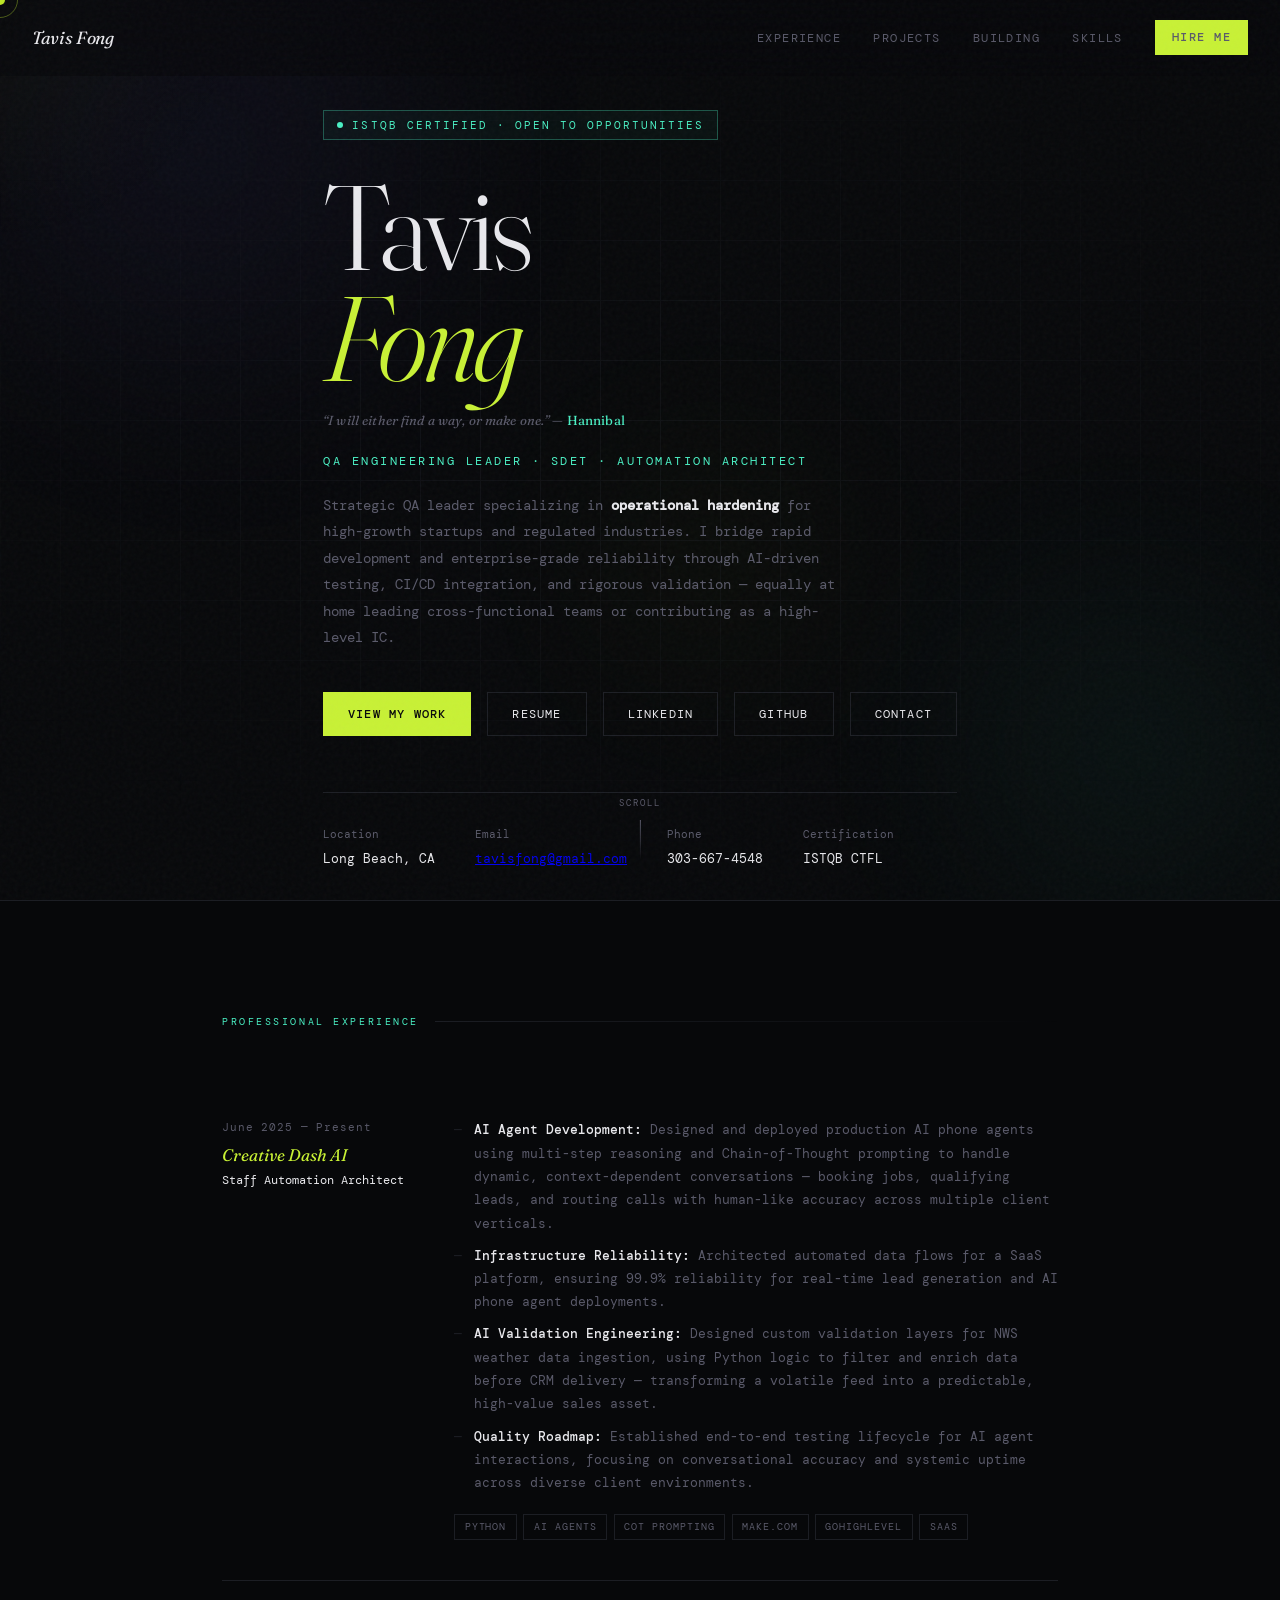
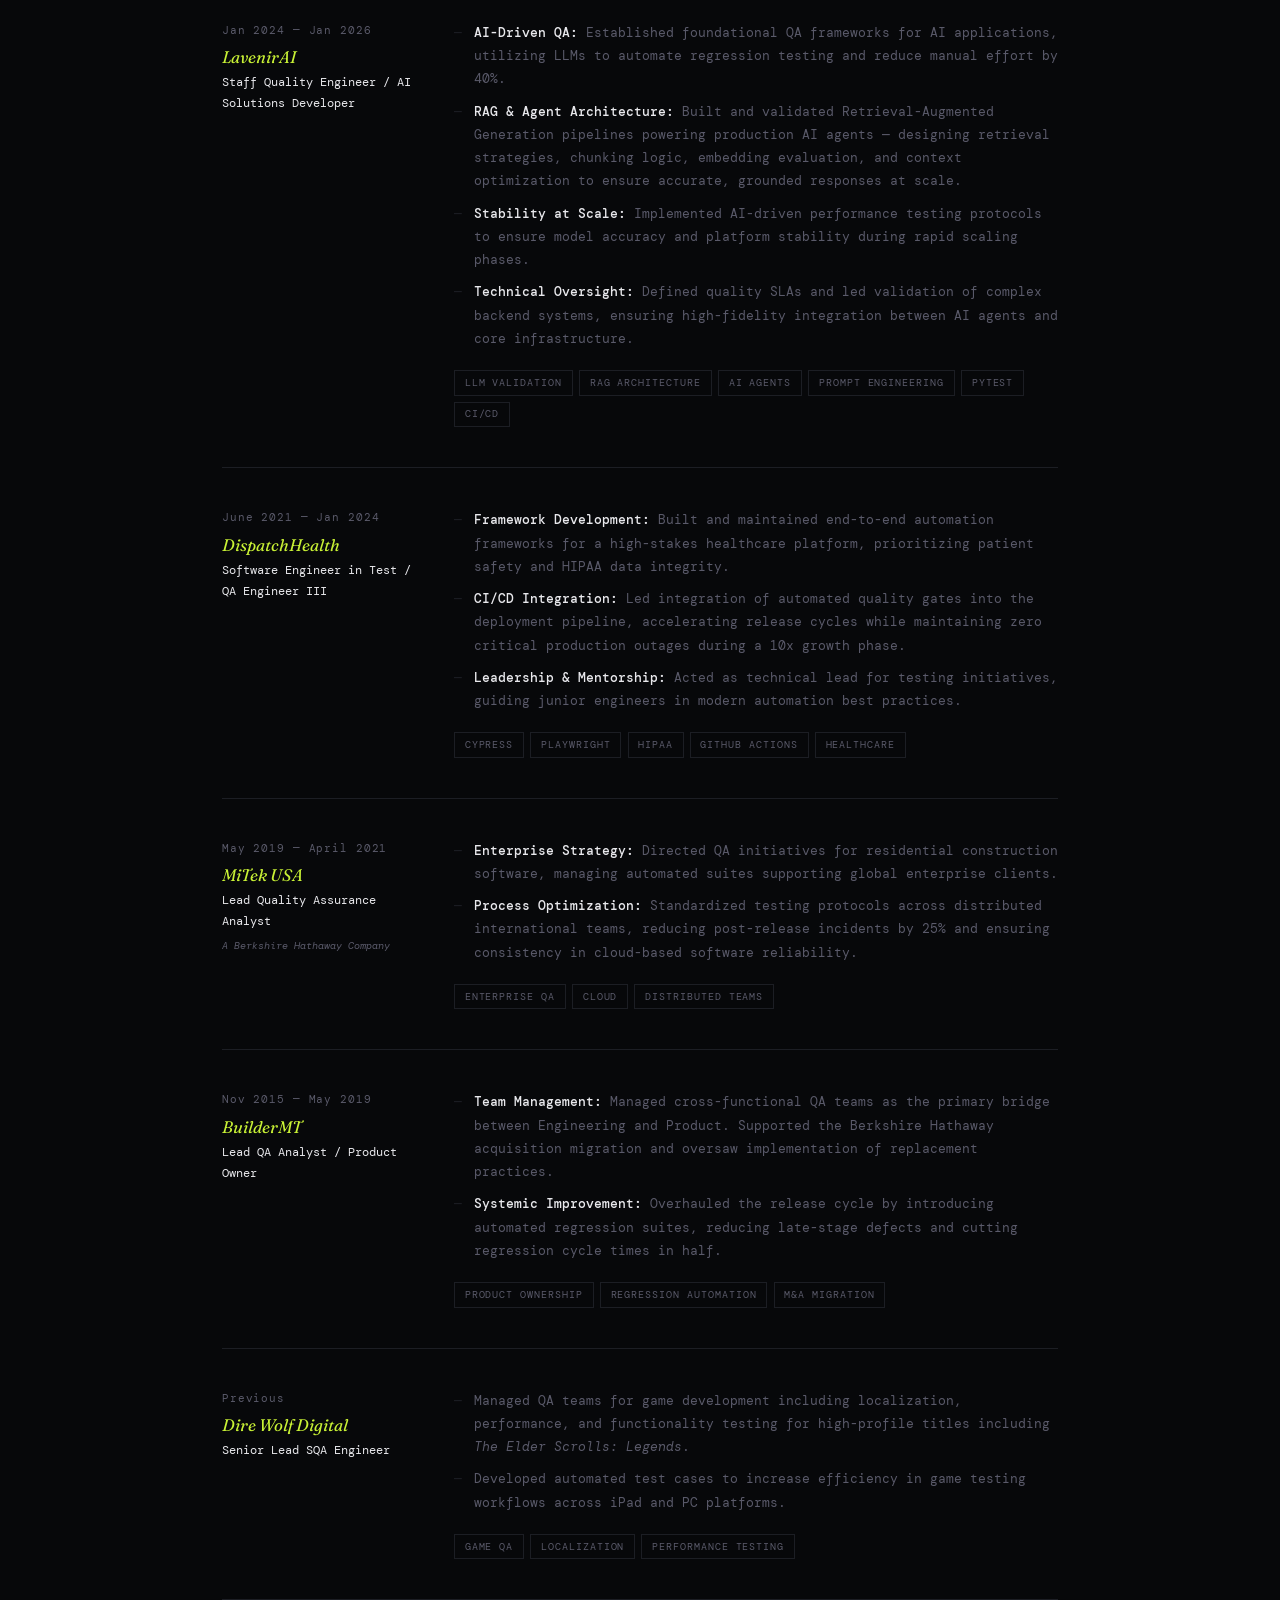
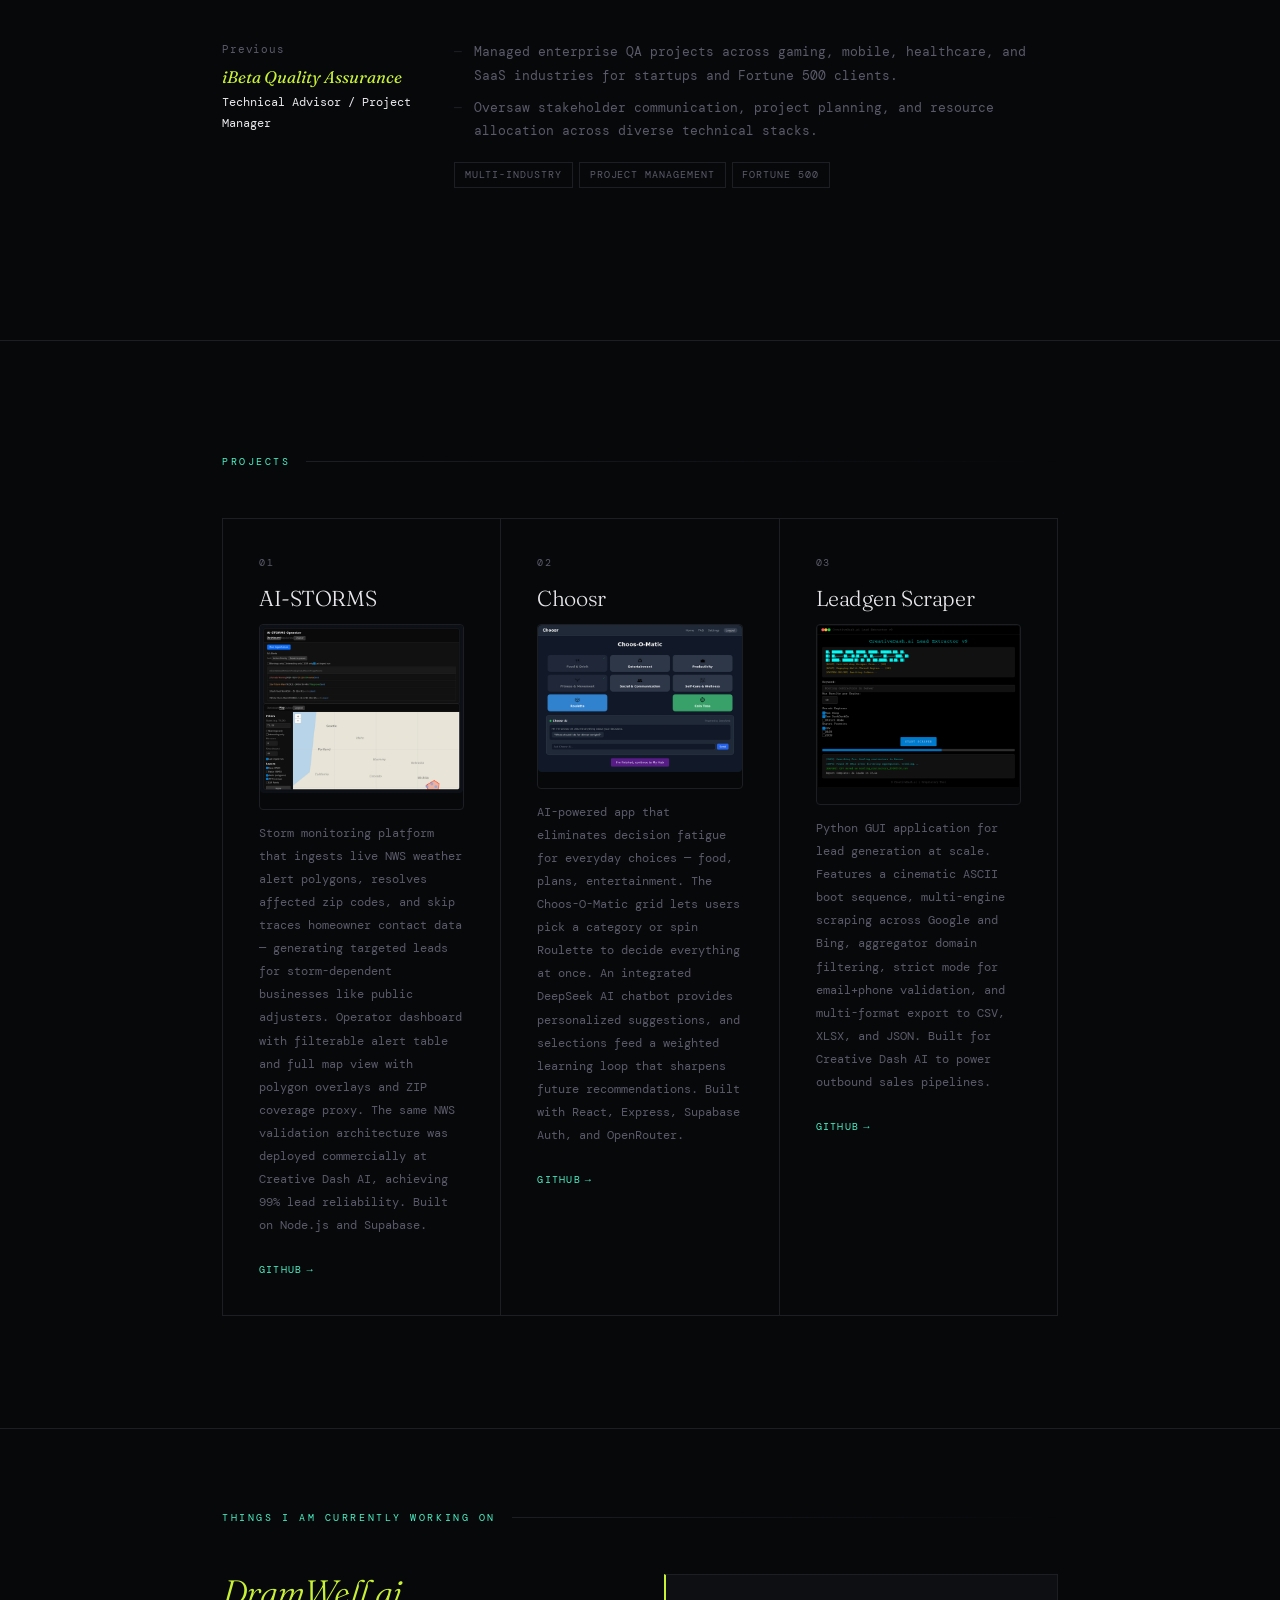
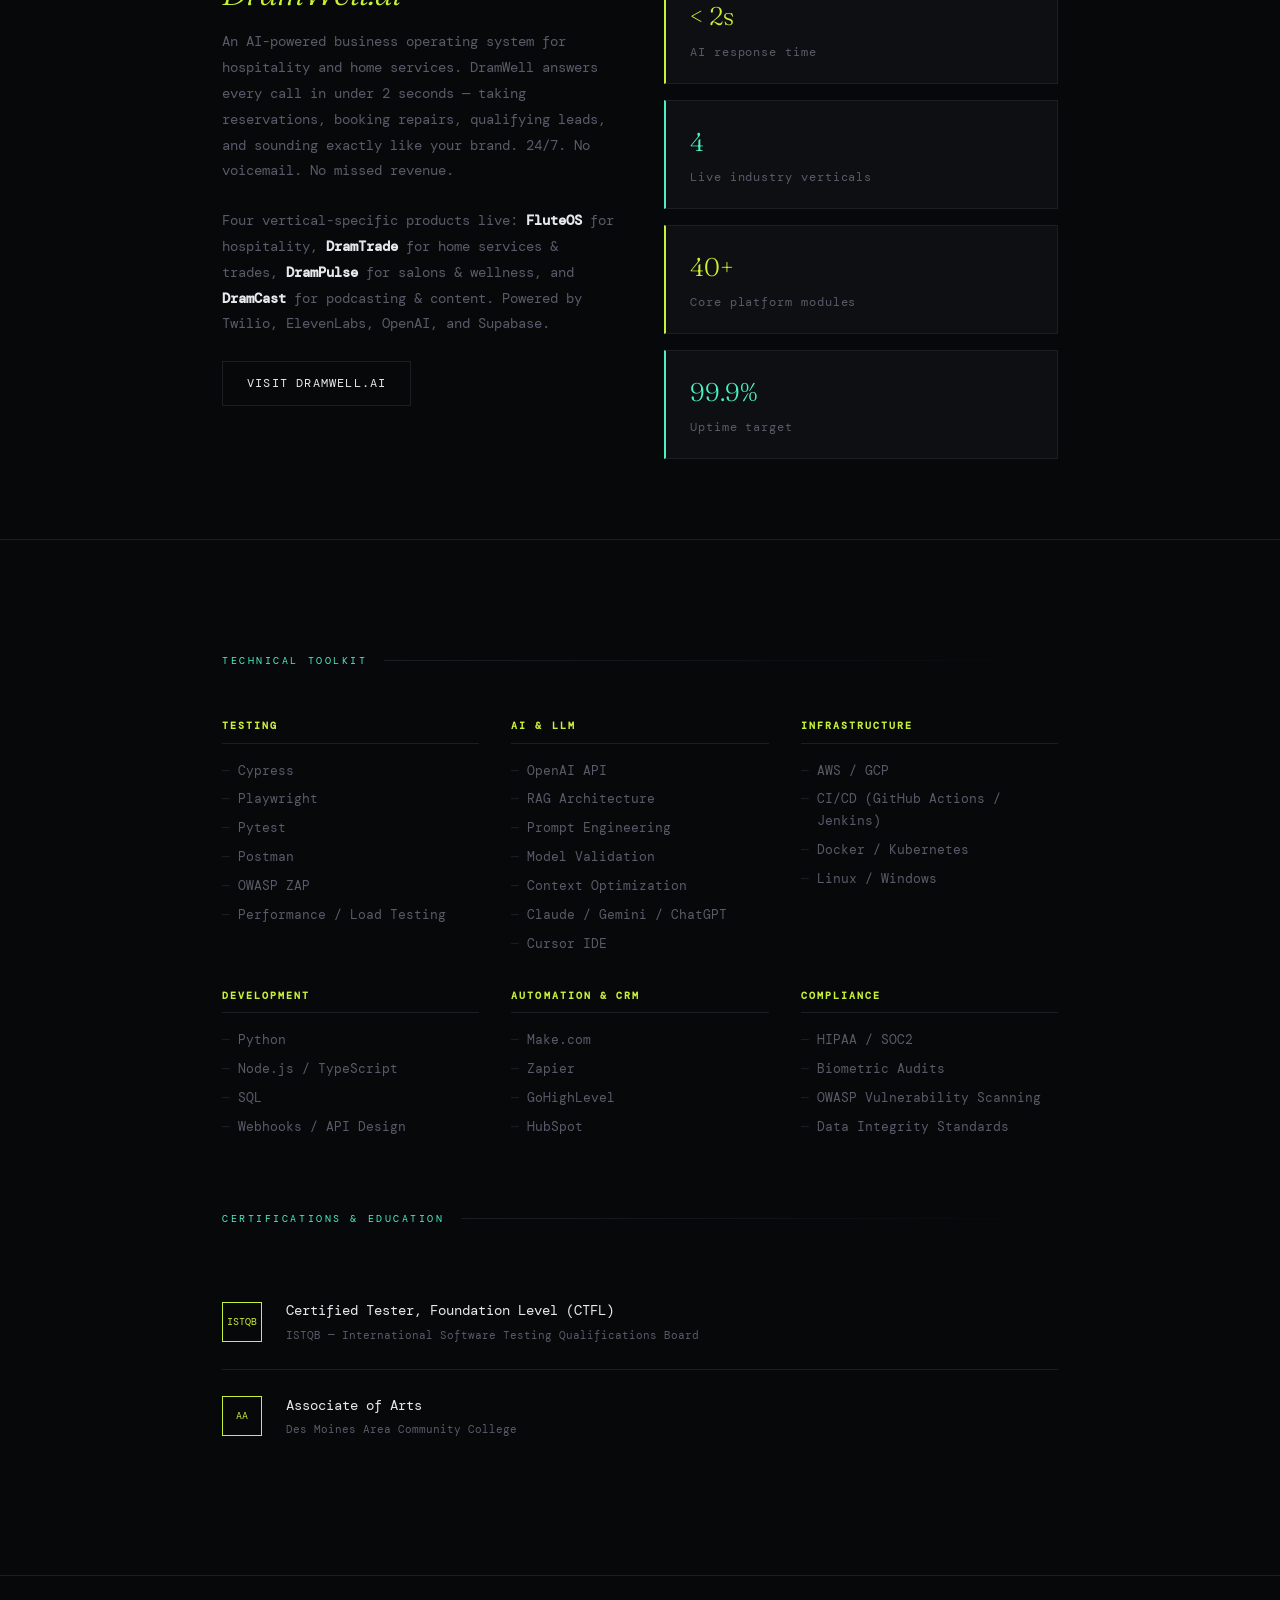
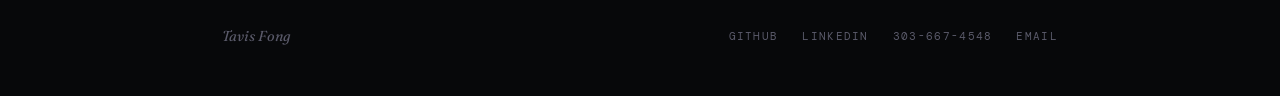
==== commit 73ab020a: "dark and light mode plus email" ====
--- a/index.html
+++ b/index.html
@@ -30,7 +30,7 @@
       <li><a href="#projects">Projects</a></li>
       <li><a href="#building">Building</a></li>
       <li><a href="#skills">Skills</a></li>
-      <li><a href="/cdn-cgi/l/email-protection#245045524d57424b4a43644349454d480a474b49" class="btn btn-primary" style="padding:0.4rem 1rem;">Hire me</a></li>
+      <li><a href="mailto:tavisfong@gmail.com?subject=Portfolio%20%E2%80%94%20Hire%20me&body=Hi%20Tavis,%0D%0A%0D%0AI%27d%20like%20to%20talk%20about...%0D%0A%0D%0AName:%0D%0ACompany:%0D%0ATimezone:%0D%0A%0D%0AThanks,%0D%0A" class="btn btn-primary" style="padding:0.4rem 1rem;">Hire me</a></li>
     </ul>
   </nav>
 
@@ -48,11 +48,11 @@
         <a href="resume.html" class="btn">Resume</a>
         <a href="https://linkedin.com/in/tavisfong" target="_blank" class="btn">LinkedIn</a>
         <a href="https://github.com/Cannamander" target="_blank" class="btn">GitHub</a>
-        <a href="/cdn-cgi/l/email-protection#582c392e312b3e37363f183f35393134763b3735" class="btn">Contact</a>
+        <a href="mailto:tavisfong@gmail.com?subject=Portfolio%20%E2%80%94%20Contact" class="btn">Contact</a>
       </div>
       <div class="hero-meta">
         <div class="hero-meta-item">Location<span>Long Beach, CA</span></div>
-        <div class="hero-meta-item">Email<span><a href="/cdn-cgi/l/email-protection" class="__cf_email__" data-cfemail="077366716e746168696047606a666e6b2964686a">[email&#160;protected]</a></span></div>
+        <div class="hero-meta-item">Email<span><a href="mailto:tavisfong@gmail.com?subject=Portfolio%20%E2%80%94%20Email">tavisfong@gmail.com</a></span></div>
         <div class="hero-meta-item">Phone<span>303-667-4548</span></div>
         <div class="hero-meta-item">Certification<span>ISTQB CTFL</span></div>
       </div>
@@ -355,7 +355,7 @@
           <a href="https://github.com/Cannamander" target="_blank">GitHub</a>
           <a href="https://linkedin.com/in/tavisfong" target="_blank">LinkedIn</a>
           <a href="tel:3036674548">303-667-4548</a>
-          <a href="/cdn-cgi/l/email-protection#b7c3d6c1dec4d1d8d9d0f7d0dad6dedb99d4d8da">Email</a>
+          <a href="mailto:tavisfong@gmail.com?subject=Portfolio%20%E2%80%94%20Email">Email</a>
         </div>
       </div>
     </div>
--- a/site.css
+++ b/site.css
@@ -490,25 +490,31 @@
 ===================== */
 a.nav-logo { text-decoration: none; color: inherit; }
 
+/* Tall PDF viewer: avoid clipping (was overflow:hidden on .resume-page) + use dvh */
+body.page-resume {
+  min-height: 100vh;
+  min-height: 100dvh;
+}
+
 .resume-page {
-  min-height: 100vh;
   padding-top: 4.5rem;
   position: relative;
-  overflow: hidden;
+  overflow-x: hidden;
   display: flex;
   flex-direction: column;
 }
 .resume-page .hero-grid {
   mask-image: radial-gradient(ellipse 95% 85% at 50% 30%, black 18%, transparent 78%);
 }
+.resume-page .container {
+  max-width: min(1100px, 96vw);
+}
 .resume-main {
-  flex: 1;
   display: flex;
   flex-direction: column;
   position: relative;
   z-index: 2;
-  padding: 2rem 0 3.5rem;
-  min-height: calc(100vh - 4.5rem);
+  padding: 1rem 0 1.75rem;
 }
 .resume-toolbar {
   display: flex;
@@ -516,7 +522,8 @@
   justify-content: space-between;
   flex-wrap: wrap;
   gap: 1rem;
-  margin-bottom: 1.25rem;
+  margin-bottom: 0.65rem;
+  flex-shrink: 0;
 }
 .resume-title {
   font-family: var(--serif);
@@ -533,8 +540,6 @@
   align-items: center;
 }
 .resume-frame-wrap {
-  flex: 1;
-  min-height: 0;
   border: 1px solid var(--border);
   background: var(--surface);
   border-radius: 4px;
@@ -544,7 +549,8 @@
 .resume-frame-wrap iframe {
   display: block;
   width: 100%;
-  height: min(82vh, 920px);
+  /* One explicit height: dynamic viewport minus nav + headline row (dvh fixes mobile browser chrome) */
+  height: calc(100dvh - 12.75rem);
   min-height: 520px;
   border: none;
 }
@@ -558,5 +564,9 @@
   body { cursor: auto; }
   #cur-dot, #cur-ring, #cur-glow { display: none !important; }
   .resume-toolbar { flex-direction: column; align-items: flex-start; }
-  .resume-frame-wrap iframe { min-height: 65vh; height: 72vh; }
-}
+  .resume-main { padding: 0.75rem 0 1.25rem; }
+  .resume-frame-wrap iframe {
+    height: calc(100dvh - 11.25rem);
+    min-height: 50dvh;
+  }
+}
